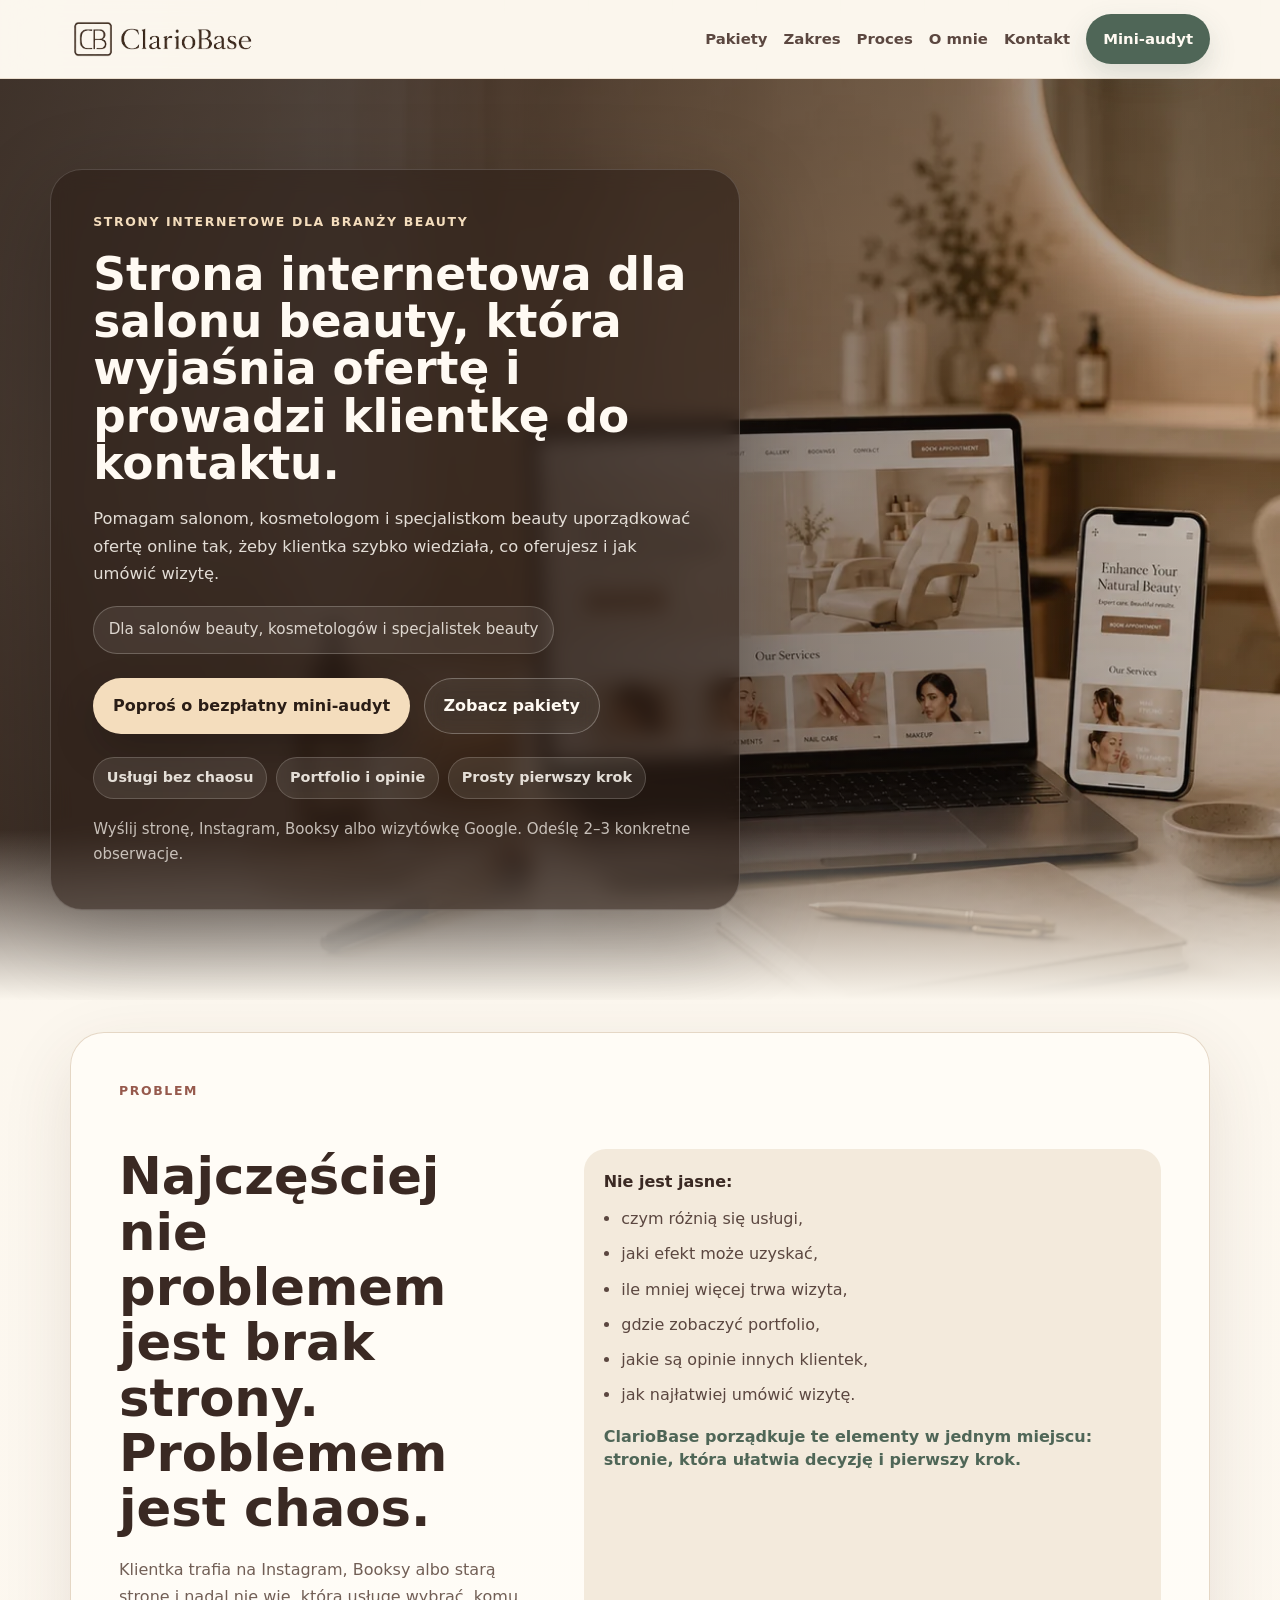
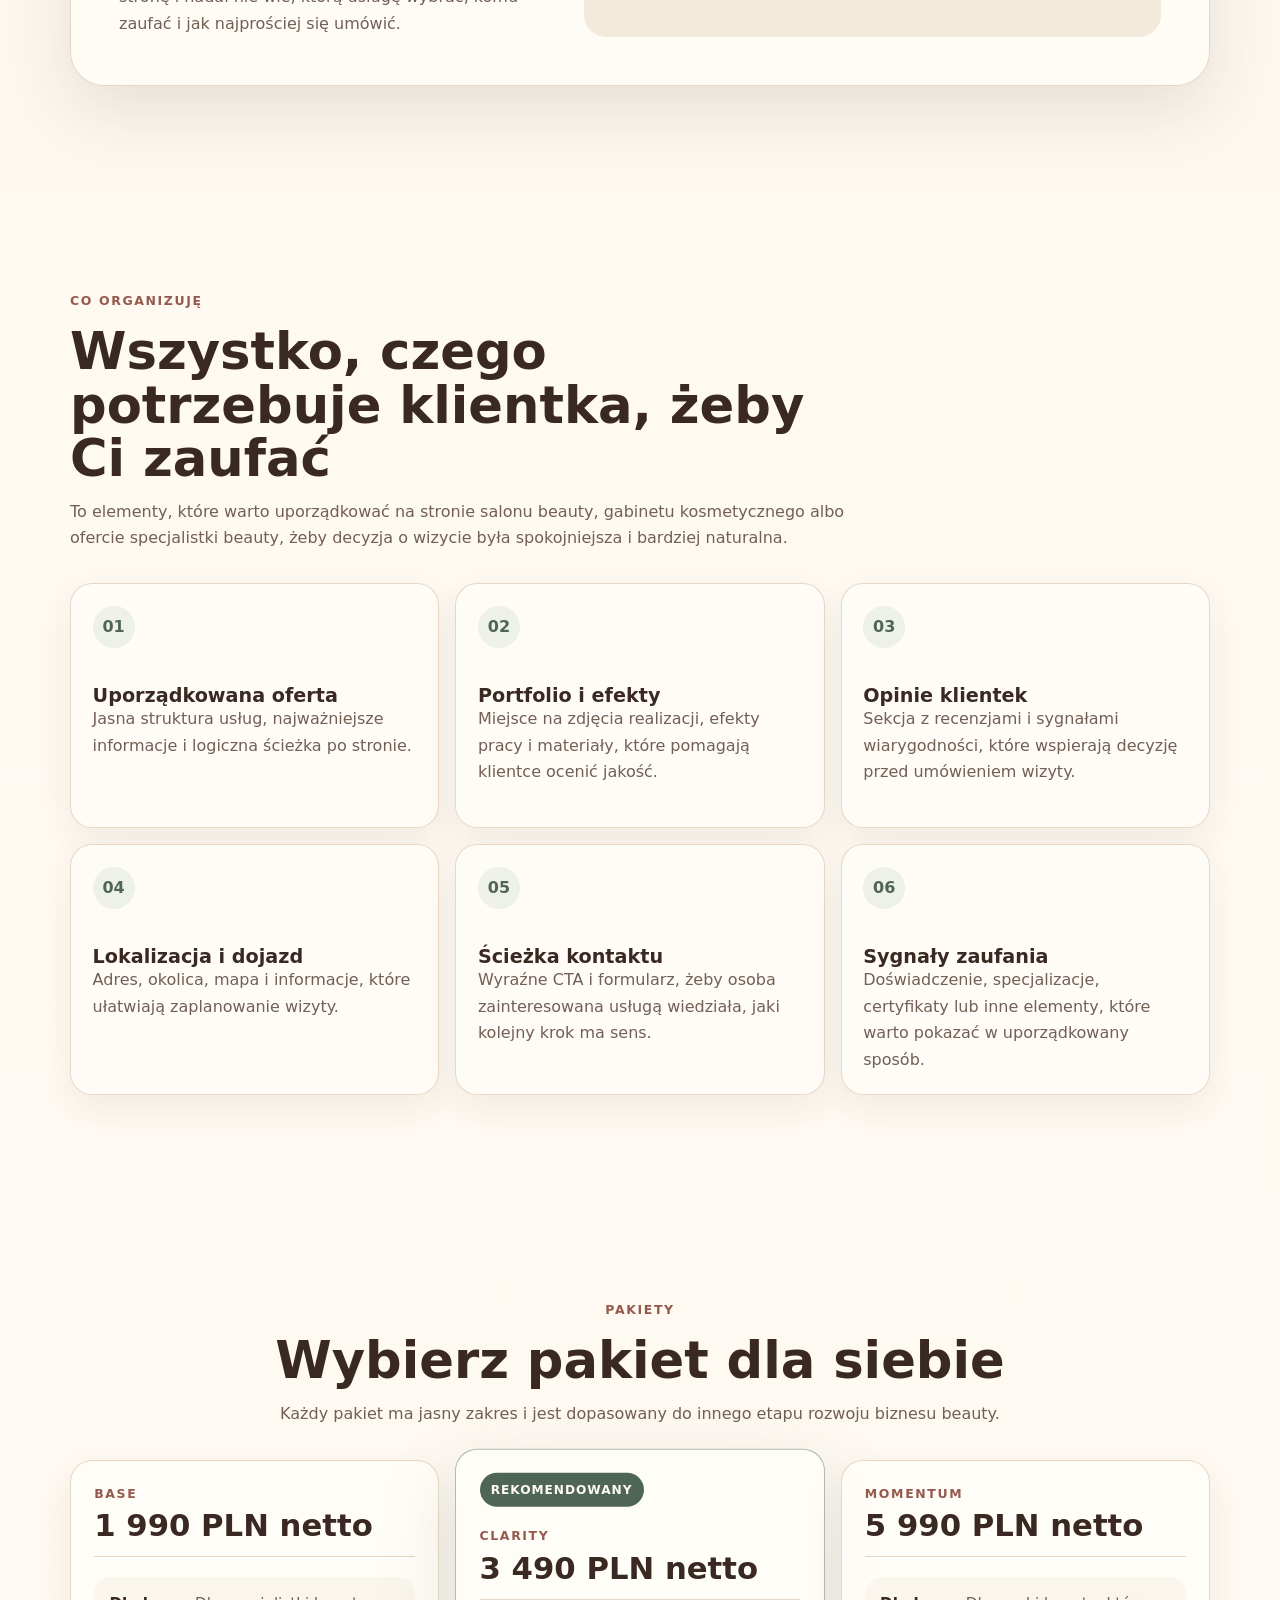
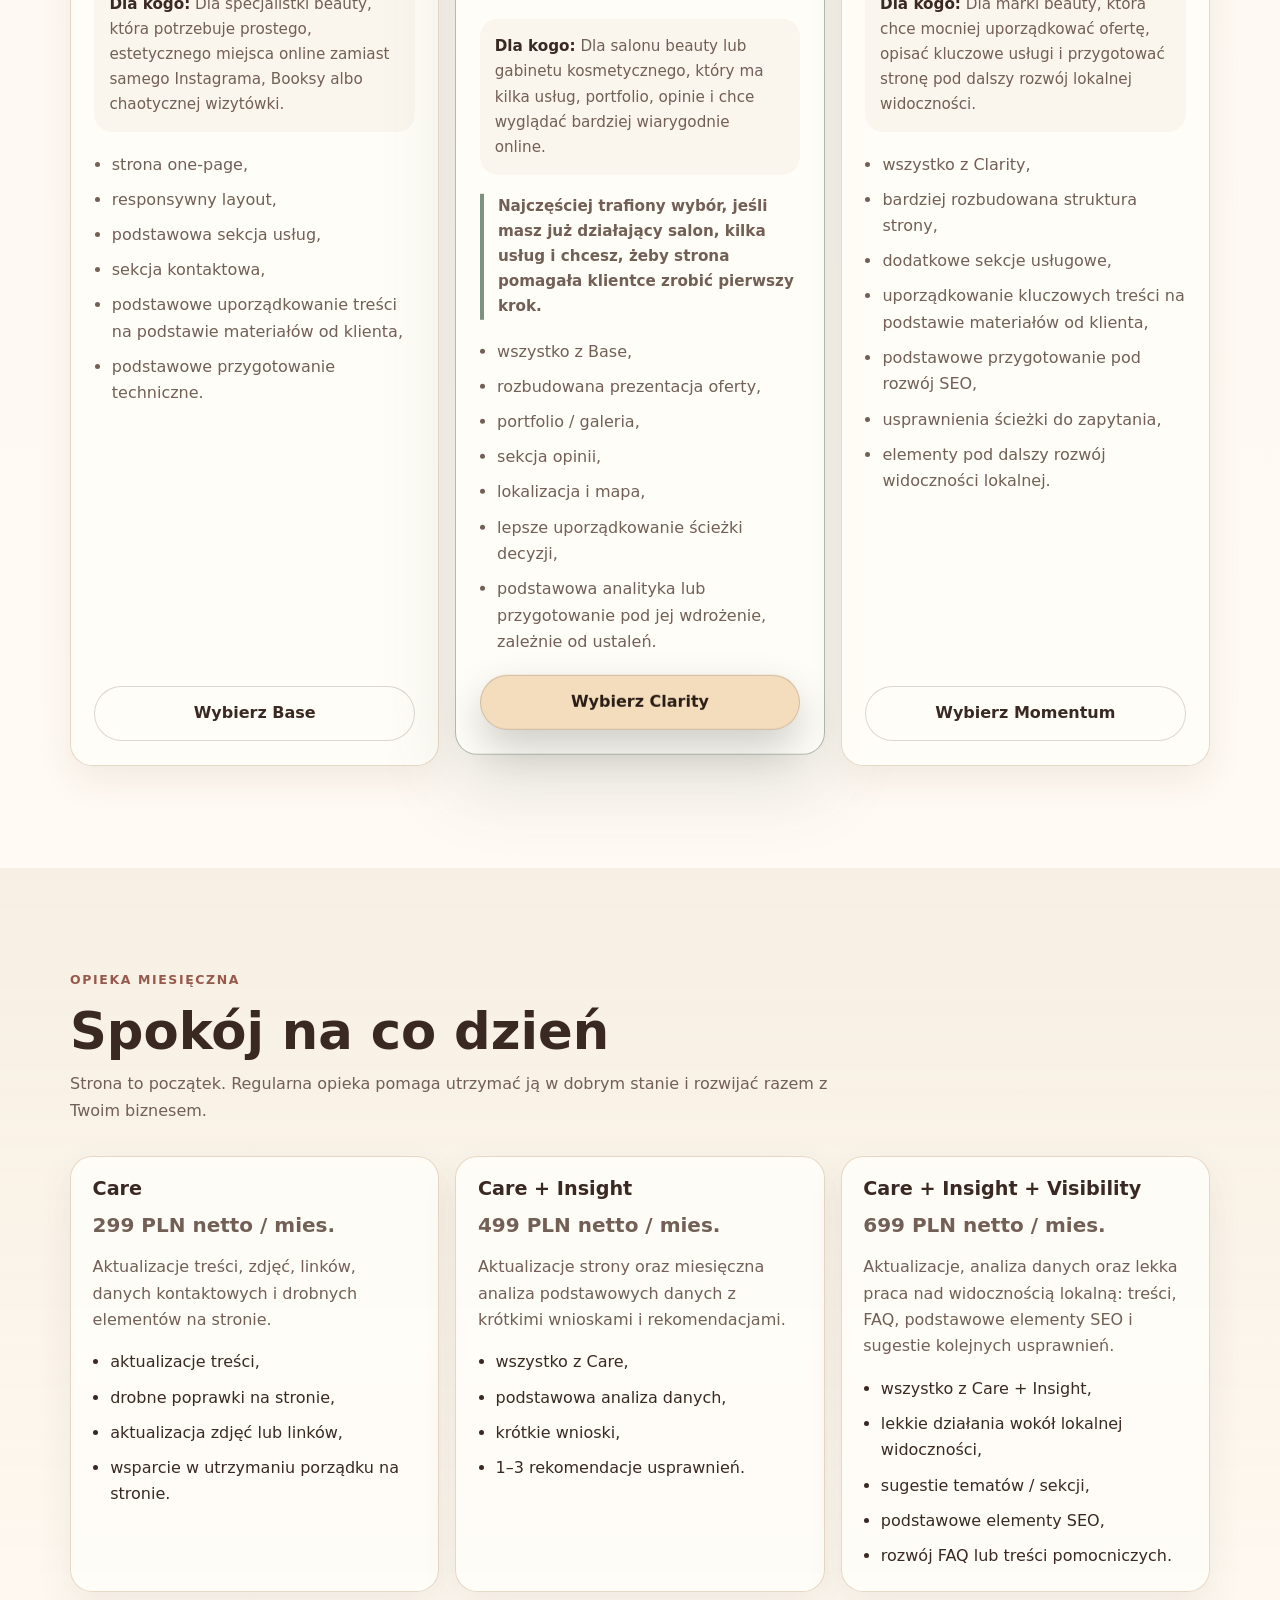
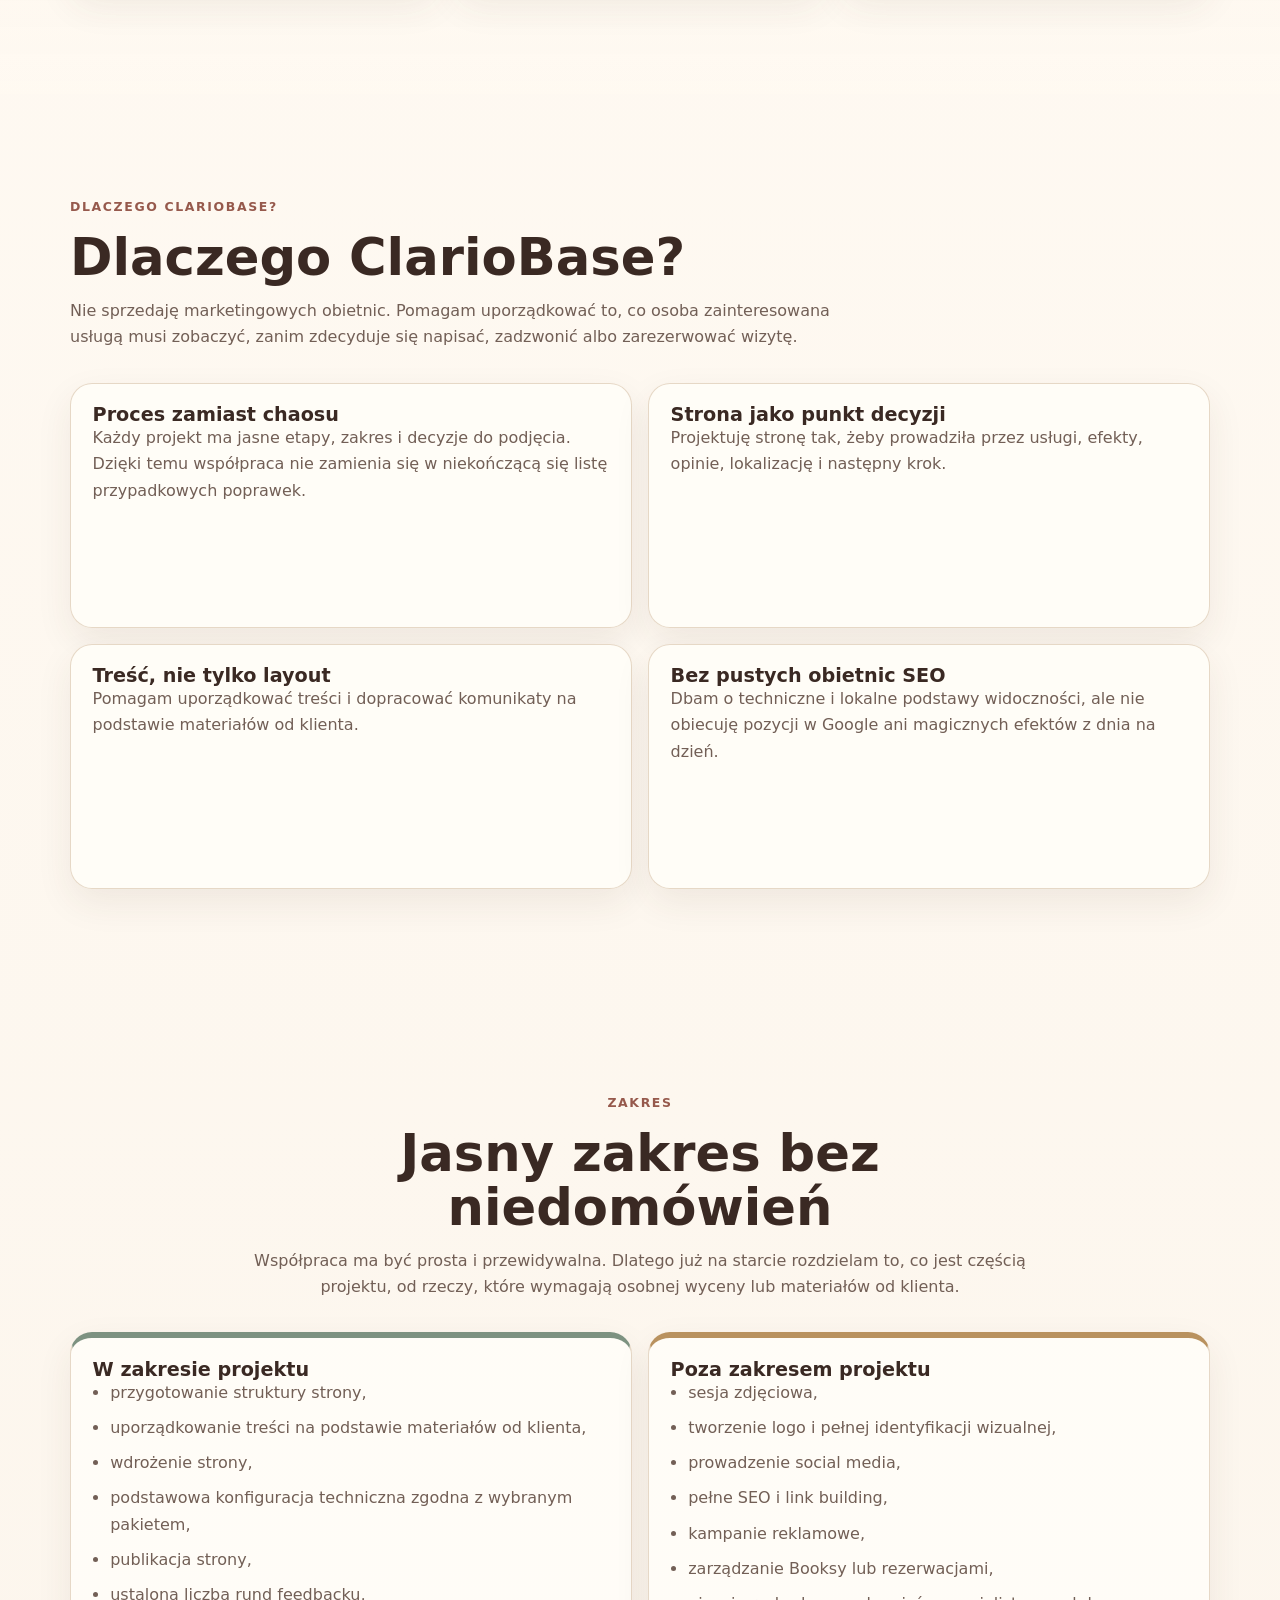
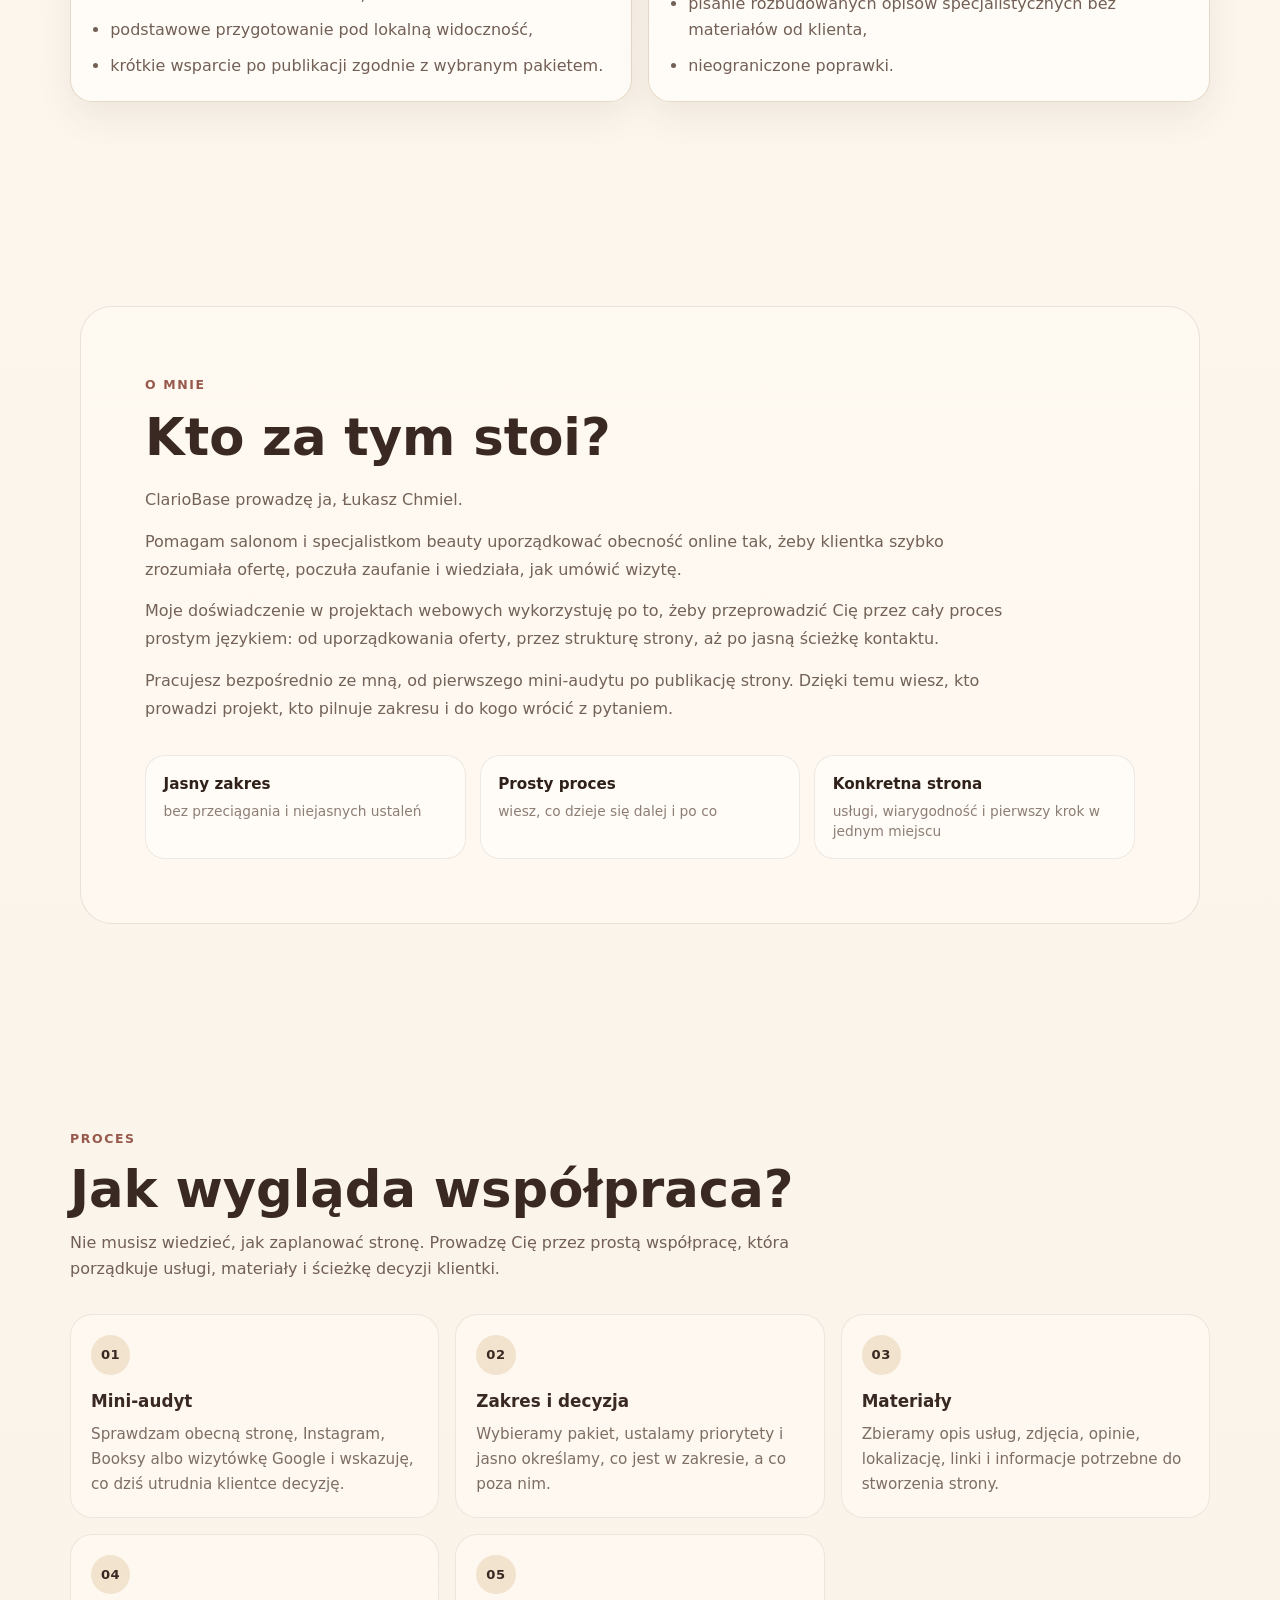
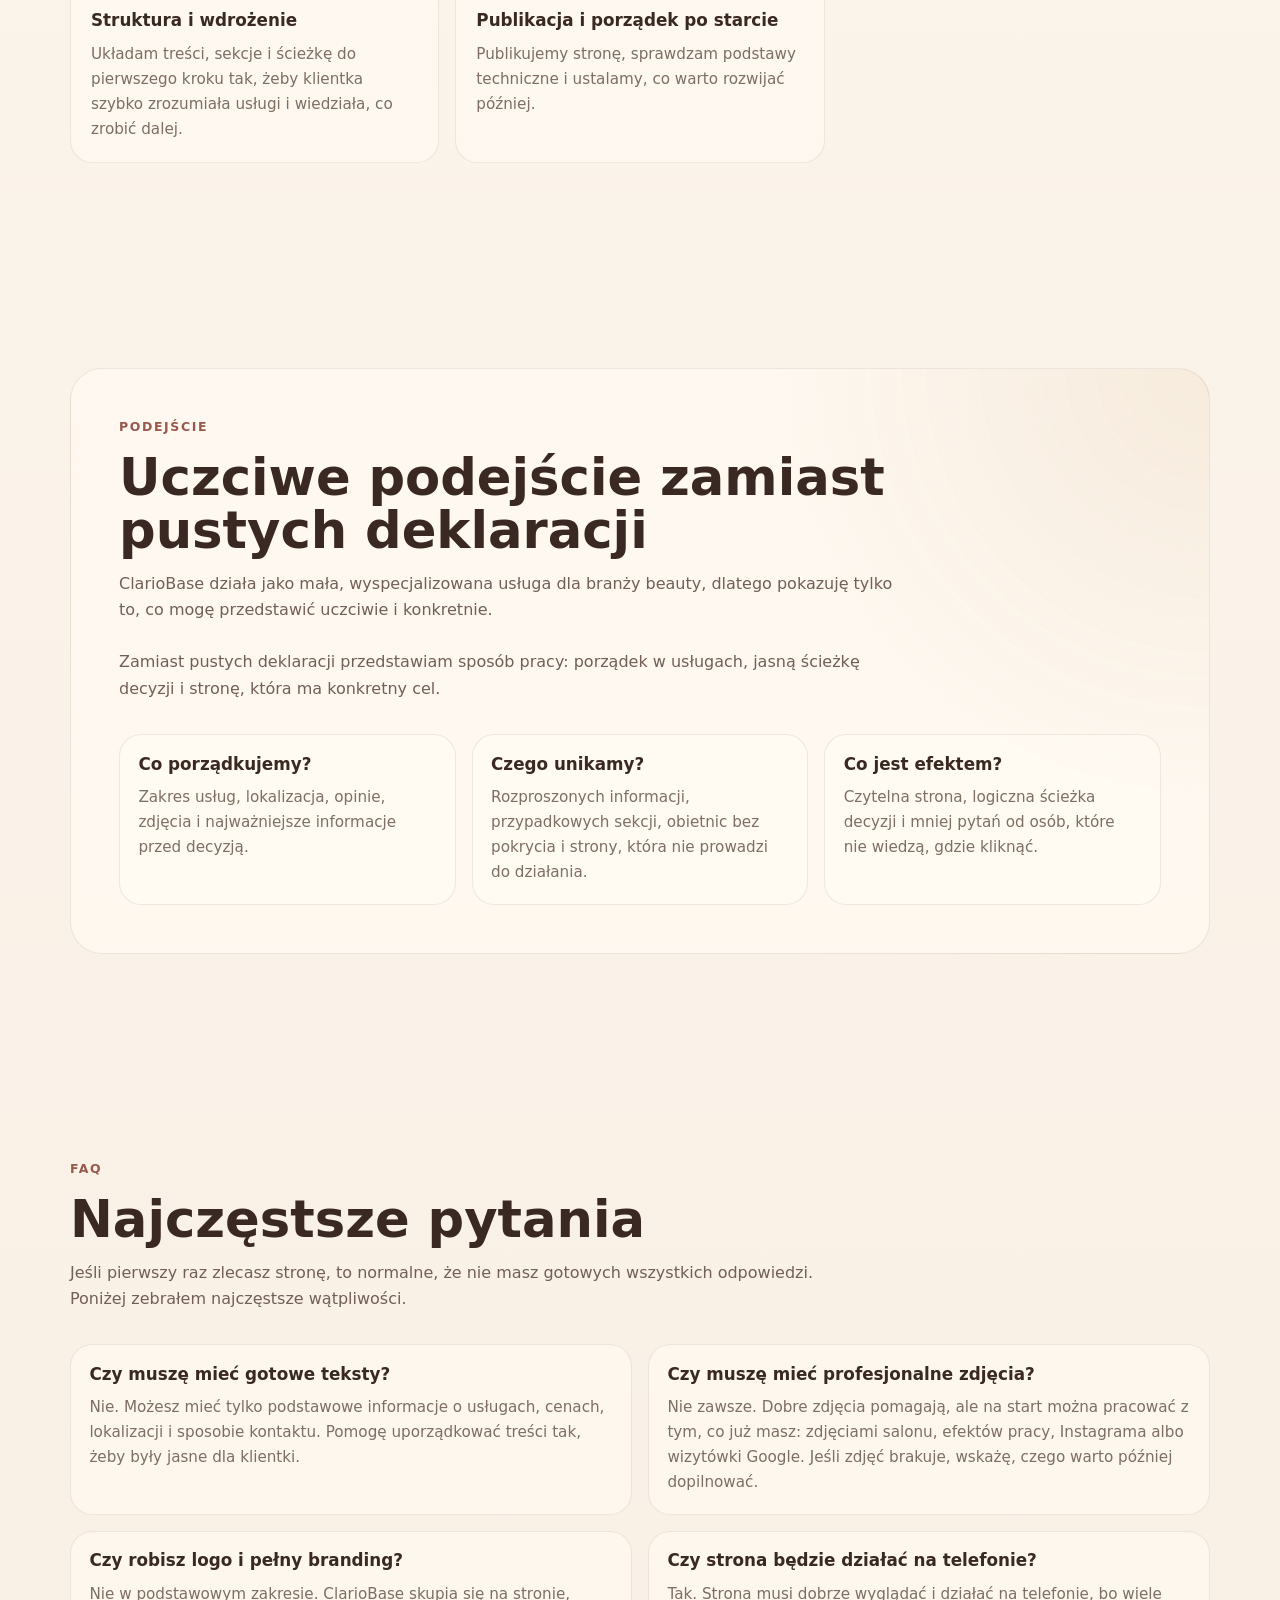
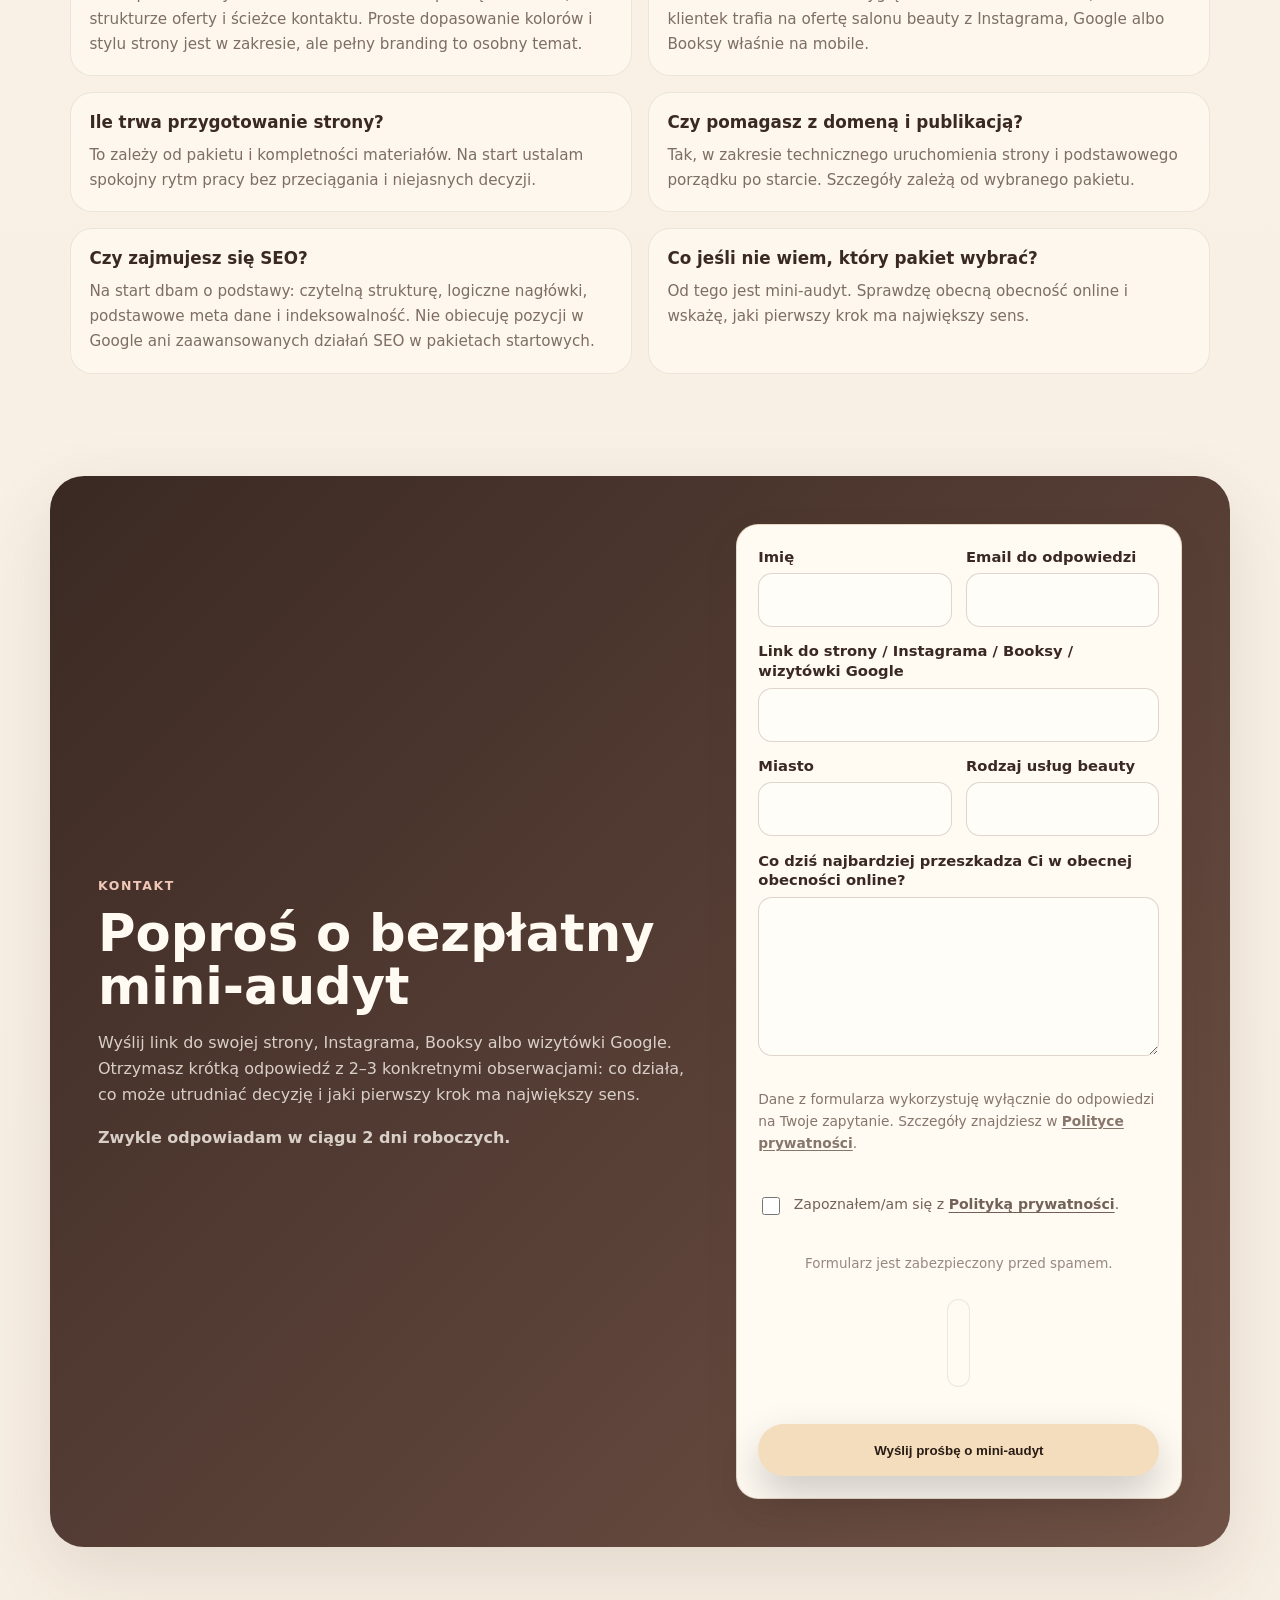
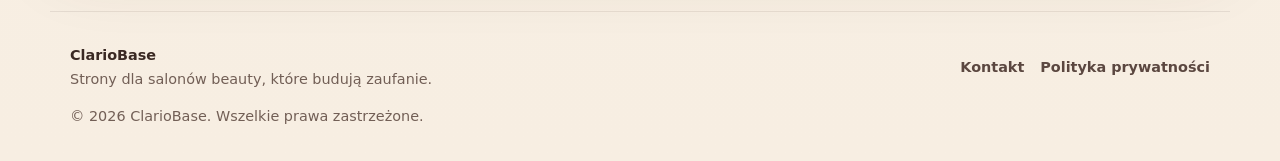
==== index.html @ 82b4ac7a "Update main page content and layout" ====
<!doctype html>
<html lang="pl">
  <head>
    <meta charset="utf-8" />
    <meta name="viewport" content="width=device-width, initial-scale=1" />
    <title>ClarioBase - strony internetowe dla salonów beauty</title>
    <meta
      name="description"
      content="Tworzę przejrzyste strony internetowe dla salonów beauty, kosmetologów i specjalistek beauty. Porządkuję ofertę, portfolio, opinie i ścieżkę kontaktu, żeby klientka szybciej wiedziała, jak umówić wizytę."
    />
    <meta name="robots" content="index, follow, max-image-preview:large" />
    <meta name="author" content="ClarioBase" />
    <meta
      name="keywords"
      content="strona internetowa salon beauty, strony dla salonów kosmetycznych, strona dla kosmetologa, strona dla stylistki paznokci, ClarioBase"
    />
    <link rel="canonical" href="https://clariobase.pl/" />
    <link rel="icon" href="favicon.ico" sizes="any" />
    <link rel="icon" href="favicon.svg" type="image/svg+xml" />
    <link rel="apple-touch-icon" href="apple-touch-icon.png" />
    <link rel="manifest" href="site.webmanifest" />
    <link rel="preload" as="image" href="assets/clariobase-hero-desktop.webp" />
    <meta name="theme-color" content="#4a332b" />

    <meta property="og:type" content="website" />
    <meta property="og:locale" content="pl_PL" />
    <meta property="og:site_name" content="ClarioBase" />
    <meta property="og:title" content="ClarioBase - strony internetowe dla salonów beauty" />
    <meta
      property="og:description"
      content="Przejrzyste strony internetowe dla salonów beauty, kosmetologów i specjalistek beauty. Oferta, portfolio, opinie i pierwszy krok w jednym spokojnym miejscu online."
    />
    <meta property="og:url" content="https://clariobase.pl/" />
    <meta property="og:image" content="https://clariobase.pl/assets/clariobase-hero-desktop.webp" />
    <meta name="twitter:card" content="summary_large_image" />

    <link rel="stylesheet" href="styles.css" />

    <script type="application/ld+json">
      {
        "@context": "https://schema.org",
        "@graph": [
          {
            "@type": "Organization",
            "@id": "https://clariobase.pl/#organization",
            "name": "ClarioBase",
            "legalName": "Gray Lion Łukasz Chmiel",
            "url": "https://clariobase.pl/",
            "logo": "https://clariobase.pl/assets/clariobase-logo-transparent.webp",
            "areaServed": "Polska",
            "founder": {
              "@type": "Person",
              "name": "Łukasz Chmiel"
            },
            "description": "ClarioBase tworzy strony internetowe dla małych lokalnych biznesów beauty, porządkując ofertę, portfolio, opinie, lokalizację i kontakt."
          },
          {
            "@type": "WebSite",
            "@id": "https://clariobase.pl/#website",
            "url": "https://clariobase.pl/",
            "name": "ClarioBase",
            "inLanguage": "pl-PL",
            "publisher": {
              "@id": "https://clariobase.pl/#organization"
            }
          },
          {
            "@type": "Service",
            "@id": "https://clariobase.pl/#service",
            "name": "Strony internetowe dla salonów beauty",
            "serviceType": "Projektowanie i wdrażanie stron internetowych",
            "provider": {
              "@id": "https://clariobase.pl/#organization"
            },
            "areaServed": "Polska",
            "audience": {
              "@type": "Audience",
              "audienceType": "salony beauty, kosmetolodzy, stylistki paznokci, makijażystki, gabinety beauty"
            },
            "description": "Strony dla biznesów beauty, które pomagają klientce zrozumieć ofertę, zobaczyć efekty, opinie, lokalizację i przejść do kontaktu."
          },
          {
            "@type": "OfferCatalog",
            "@id": "https://clariobase.pl/#packages",
            "name": "Pakiety ClarioBase",
            "itemListElement": [
              {
                "@type": "Offer",
                "name": "Base",
                "price": "1990",
                "priceCurrency": "PLN",
                "description": "Strona one-page z podstawową sekcją usług, kontaktem i uporządkowaniem treści na podstawie materiałów od klienta."
              },
              {
                "@type": "Offer",
                "name": "Clarity",
                "price": "3490",
                "priceCurrency": "PLN",
                "description": "Rekomendowany pakiet dla salonu lub gabinetu z kilkoma usługami, portfolio, opiniami, lokalizacją i ścieżką kontaktu."
              },
              {
                "@type": "Offer",
                "name": "Momentum",
                "price": "5990",
                "priceCurrency": "PLN",
                "description": "Rozbudowana struktura strony, dodatkowe sekcje usługowe i przygotowanie pod dalszy rozwój widoczności lokalnej."
              }
            ]
          }
        ]
      }
    </script>
  </head>
  <body>
    <a class="skip-link" href="#main">Przejdź do treści</a>

    <header class="site-header">
      <nav class="nav" aria-label="Główna nawigacja">
        <a class="site-logo" href="index.html" aria-label="ClarioBase, strona główna">
          <img
            src="assets/clariobase-logo-transparent.webp"
            alt="ClarioBase"
            width="185"
            height="39"
            decoding="async"
          />
        </a>
        <button class="nav-toggle" type="button" aria-expanded="false" aria-controls="menu" data-nav-toggle>
          <span class="sr-only">Otwórz menu</span>
          <span></span><span></span><span></span>
        </button>
        <div class="nav-links" id="menu" data-nav-links>
          <a href="#pakiety">Pakiety</a>
          <a href="#zakres">Zakres</a>
          <a href="#proces">Proces</a>
          <a href="#o-mnie">O mnie</a>
          <a href="#kontakt">Kontakt</a>
          <a class="nav-cta" href="#kontakt">Mini-audyt</a>
        </div>
      </nav>
    </header>

    <main id="main">
      <section class="hero hero--background" id="top">
        <div class="hero-inner">
          <div class="hero-content">
            <p class="eyebrow">Strony internetowe dla branży beauty</p>
            <h1>
              Strona internetowa dla salonu beauty, która wyjaśnia ofertę i prowadzi klientkę do kontaktu.
            </h1>
            <p class="hero-lead">
              Pomagam salonom, kosmetologom i specjalistkom beauty uporządkować ofertę online tak, żeby klientka szybko
              wiedziała, co oferujesz i jak umówić wizytę.
            </p>
            <p class="location-badge">
              Dla salonów beauty, kosmetologów i specjalistek beauty
            </p>
            <div class="hero-actions">
              <a class="button primary" href="#kontakt">Poproś o bezpłatny mini-audyt</a>
              <a class="button secondary" href="#pakiety">Zobacz pakiety</a>
            </div>
            <div class="trust-chips" aria-label="Najważniejsze wartości">
              <span>Usługi bez chaosu</span>
              <span>Portfolio i opinie</span>
              <span>Prosty pierwszy krok</span>
            </div>
            <p class="hero-note">
              Wyślij stronę, Instagram, Booksy albo wizytówkę Google. Odeślę 2–3 konkretne obserwacje.
            </p>
          </div>
        </div>
      </section>

      <section class="section problem" id="problem">
        <div class="problem-card">
          <div class="section-kicker">Problem</div>
          <div class="problem-copy">
            <h2>Najczęściej nie problemem jest brak strony. Problemem jest chaos.</h2>
            <p>
              Klientka trafia na Instagram, Booksy albo starą stronę i nadal nie wie, którą usługę wybrać, komu zaufać
              i jak najprościej się umówić.
            </p>
          </div>
          <div class="problem-list">
            <p>Nie jest jasne:</p>
            <ul>
              <li>czym różnią się usługi,</li>
              <li>jaki efekt może uzyskać,</li>
              <li>ile mniej więcej trwa wizyta,</li>
              <li>gdzie zobaczyć portfolio,</li>
              <li>jakie są opinie innych klientek,</li>
              <li>jak najłatwiej umówić wizytę.</li>
            </ul>
            <strong>ClarioBase porządkuje te elementy w jednym miejscu: stronie, która ułatwia decyzję i pierwszy krok.</strong>
          </div>
        </div>
      </section>

      <section class="section value" id="wartosc">
        <div class="section-heading">
          <span class="section-kicker">Co organizuję</span>
          <h2>Wszystko, czego potrzebuje klientka, żeby Ci zaufać</h2>
          <p>
            To elementy, które warto uporządkować na stronie salonu beauty, gabinetu kosmetycznego albo ofercie
            specjalistki beauty, żeby decyzja o wizycie była spokojniejsza i bardziej naturalna.
          </p>
        </div>
        <div class="value-grid">
          <article>
            <span>01</span>
            <h3>Uporządkowana oferta</h3>
            <p>Jasna struktura usług, najważniejsze informacje i logiczna ścieżka po stronie.</p>
          </article>
          <article>
            <span>02</span>
            <h3>Portfolio i efekty</h3>
            <p>Miejsce na zdjęcia realizacji, efekty pracy i materiały, które pomagają klientce ocenić jakość.</p>
          </article>
          <article>
            <span>03</span>
            <h3>Opinie klientek</h3>
            <p>Sekcja z recenzjami i sygnałami wiarygodności, które wspierają decyzję przed umówieniem wizyty.</p>
          </article>
          <article>
            <span>04</span>
            <h3>Lokalizacja i dojazd</h3>
            <p>Adres, okolica, mapa i informacje, które ułatwiają zaplanowanie wizyty.</p>
          </article>
          <article>
            <span>05</span>
            <h3>Ścieżka kontaktu</h3>
            <p>Wyraźne CTA i formularz, żeby osoba zainteresowana usługą wiedziała, jaki kolejny krok ma sens.</p>
          </article>
          <article>
            <span>06</span>
            <h3>Sygnały zaufania</h3>
            <p>Doświadczenie, specjalizacje, certyfikaty lub inne elementy, które warto pokazać w uporządkowany sposób.</p>
          </article>
        </div>
      </section>

      <section class="section packages" id="pakiety">
        <div class="section-heading centered">
          <span class="section-kicker">Pakiety</span>
          <h2>Wybierz pakiet dla siebie</h2>
          <p>Każdy pakiet ma jasny zakres i jest dopasowany do innego etapu rozwoju biznesu beauty.</p>
        </div>
        <div class="package-grid">
          <article class="package-card">
            <div class="package-top">
              <p class="package-label">Base</p>
              <h3>1 990 PLN netto</h3>
            </div>
            <p class="package-fit">
              <strong>Dla kogo:</strong> Dla specjalistki beauty, która potrzebuje prostego, estetycznego miejsca online
              zamiast samego Instagrama, Booksy albo chaotycznej wizytówki.
            </p>
            <ul>
              <li>strona one-page,</li>
              <li>responsywny layout,</li>
              <li>podstawowa sekcja usług,</li>
              <li>sekcja kontaktowa,</li>
              <li>podstawowe uporządkowanie treści na podstawie materiałów od klienta,</li>
              <li>podstawowe przygotowanie techniczne.</li>
            </ul>
            <a class="button package-button" href="#kontakt">Wybierz Base</a>
          </article>

          <article class="package-card recommended">
            <div class="badge">Rekomendowany</div>
            <div class="package-top">
              <p class="package-label">Clarity</p>
              <h3>3 490 PLN netto</h3>
            </div>
            <p class="package-fit">
              <strong>Dla kogo:</strong> Dla salonu beauty lub gabinetu kosmetycznego, który ma kilka usług, portfolio,
              opinie i chce wyglądać bardziej wiarygodnie online.
            </p>
            <p class="recommendation">
              Najczęściej trafiony wybór, jeśli masz już działający salon, kilka usług i chcesz, żeby strona pomagała
              klientce zrobić pierwszy krok.
            </p>
            <ul>
              <li>wszystko z Base,</li>
              <li>rozbudowana prezentacja oferty,</li>
              <li>portfolio / galeria,</li>
              <li>sekcja opinii,</li>
              <li>lokalizacja i mapa,</li>
              <li>lepsze uporządkowanie ścieżki decyzji,</li>
              <li>podstawowa analityka lub przygotowanie pod jej wdrożenie, zależnie od ustaleń.</li>
            </ul>
            <a class="button primary package-button" href="#kontakt">Wybierz Clarity</a>
          </article>

          <article class="package-card">
            <div class="package-top">
              <p class="package-label">Momentum</p>
              <h3>5 990 PLN netto</h3>
            </div>
            <p class="package-fit">
              <strong>Dla kogo:</strong> Dla marki beauty, która chce mocniej uporządkować ofertę, opisać kluczowe
              usługi i przygotować stronę pod dalszy rozwój lokalnej widoczności.
            </p>
            <ul>
              <li>wszystko z Clarity,</li>
              <li>bardziej rozbudowana struktura strony,</li>
              <li>dodatkowe sekcje usługowe,</li>
              <li>uporządkowanie kluczowych treści na podstawie materiałów od klienta,</li>
              <li>podstawowe przygotowanie pod rozwój SEO,</li>
              <li>usprawnienia ścieżki do zapytania,</li>
              <li>elementy pod dalszy rozwój widoczności lokalnej.</li>
            </ul>
            <a class="button package-button" href="#kontakt">Wybierz Momentum</a>
          </article>
        </div>
      </section>

      <section class="section care" id="opieka">
        <div class="section-heading">
          <span class="section-kicker">Opieka miesięczna</span>
          <h2>Spokój na co dzień</h2>
          <p>Strona to początek. Regularna opieka pomaga utrzymać ją w dobrym stanie i rozwijać razem z Twoim biznesem.</p>
        </div>
        <div class="care-grid">
          <article>
            <h3>Care</h3>
            <p class="price">299 PLN netto / mies.</p>
            <p>Aktualizacje treści, zdjęć, linków, danych kontaktowych i drobnych elementów na stronie.</p>
            <ul>
              <li>aktualizacje treści,</li>
              <li>drobne poprawki na stronie,</li>
              <li>aktualizacja zdjęć lub linków,</li>
              <li>wsparcie w utrzymaniu porządku na stronie.</li>
            </ul>
          </article>
          <article>
            <h3>Care + Insight</h3>
            <p class="price">499 PLN netto / mies.</p>
            <p>Aktualizacje strony oraz miesięczna analiza podstawowych danych z krótkimi wnioskami i rekomendacjami.</p>
            <ul>
              <li>wszystko z Care,</li>
              <li>podstawowa analiza danych,</li>
              <li>krótkie wnioski,</li>
              <li>1–3 rekomendacje usprawnień.</li>
            </ul>
          </article>
          <article>
            <h3>Care + Insight + Visibility</h3>
            <p class="price">699 PLN netto / mies.</p>
            <p>
              Aktualizacje, analiza danych oraz lekka praca nad widocznością lokalną: treści, FAQ, podstawowe elementy
              SEO i sugestie kolejnych usprawnień.
            </p>
            <ul>
              <li>wszystko z Care + Insight,</li>
              <li>lekkie działania wokół lokalnej widoczności,</li>
              <li>sugestie tematów / sekcji,</li>
              <li>podstawowe elementy SEO,</li>
              <li>rozwój FAQ lub treści pomocniczych.</li>
            </ul>
          </article>
        </div>
      </section>

      <section class="section why" id="dlaczego">
        <div class="section-heading">
          <span class="section-kicker">Dlaczego ClarioBase?</span>
          <h2>Dlaczego ClarioBase?</h2>
          <p>
            Nie sprzedaję marketingowych obietnic. Pomagam uporządkować to, co osoba zainteresowana usługą musi
            zobaczyć, zanim zdecyduje się napisać, zadzwonić albo zarezerwować wizytę.
          </p>
        </div>
        <div class="why-grid">
          <article>
            <h3>Proces zamiast chaosu</h3>
            <p>
              Każdy projekt ma jasne etapy, zakres i decyzje do podjęcia. Dzięki temu współpraca nie zamienia się w
              niekończącą się listę przypadkowych poprawek.
            </p>
          </article>
          <article>
            <h3>Strona jako punkt decyzji</h3>
            <p>Projektuję stronę tak, żeby prowadziła przez usługi, efekty, opinie, lokalizację i następny krok.</p>
          </article>
          <article>
            <h3>Treść, nie tylko layout</h3>
            <p>Pomagam uporządkować treści i dopracować komunikaty na podstawie materiałów od klienta.</p>
          </article>
          <article>
            <h3>Bez pustych obietnic SEO</h3>
            <p>
              Dbam o techniczne i lokalne podstawy widoczności, ale nie obiecuję pozycji w Google ani magicznych efektów
              z dnia na dzień.
            </p>
          </article>
        </div>
      </section>

      <section class="section scope" id="zakres">
        <div class="section-heading centered">
          <span class="section-kicker">Zakres</span>
          <h2>Jasny zakres bez niedomówień</h2>
          <p>
            Współpraca ma być prosta i przewidywalna. Dlatego już na starcie rozdzielam to, co jest częścią projektu,
            od rzeczy, które wymagają osobnej wyceny lub materiałów od klienta.
          </p>
        </div>
        <div class="scope-grid">
          <article>
            <h3>W zakresie projektu</h3>
            <ul>
              <li>przygotowanie struktury strony,</li>
              <li>uporządkowanie treści na podstawie materiałów od klienta,</li>
              <li>wdrożenie strony,</li>
              <li>podstawowa konfiguracja techniczna zgodna z wybranym pakietem,</li>
              <li>publikacja strony,</li>
              <li>ustalona liczba rund feedbacku,</li>
              <li>podstawowe przygotowanie pod lokalną widoczność,</li>
              <li>krótkie wsparcie po publikacji zgodnie z wybranym pakietem.</li>
            </ul>
          </article>
          <article>
            <h3>Poza zakresem projektu</h3>
            <ul>
              <li>sesja zdjęciowa,</li>
              <li>tworzenie logo i pełnej identyfikacji wizualnej,</li>
              <li>prowadzenie social media,</li>
              <li>pełne SEO i link building,</li>
              <li>kampanie reklamowe,</li>
              <li>zarządzanie Booksy lub rezerwacjami,</li>
              <li>pisanie rozbudowanych opisów specjalistycznych bez materiałów od klienta,</li>
              <li>nieograniczone poprawki.</li>
            </ul>
          </article>
        </div>
      </section>

      <section class="section about-section" id="o-mnie">
        <div class="about-card">
          <span class="section-kicker">O mnie</span>
          <h2>Kto za tym stoi?</h2>

          <div class="about-copy">
            <p>ClarioBase prowadzę ja, Łukasz Chmiel.</p>
            <p>
              Pomagam salonom i specjalistkom beauty uporządkować obecność online tak, żeby klientka szybko zrozumiała
              ofertę, poczuła zaufanie i wiedziała, jak umówić wizytę.
            </p>
            <p>
              Moje doświadczenie w projektach webowych wykorzystuję po to, żeby przeprowadzić Cię przez cały proces
              prostym językiem: od uporządkowania oferty, przez strukturę strony, aż po jasną ścieżkę kontaktu.
            </p>
            <p>
              Pracujesz bezpośrednio ze mną, od pierwszego mini-audytu po publikację strony. Dzięki temu wiesz, kto
              prowadzi projekt, kto pilnuje zakresu i do kogo wrócić z pytaniem.
            </p>
          </div>

          <div class="about-points">
            <div class="about-point">
              <strong>Jasny zakres</strong>
              <span>bez przeciągania i niejasnych ustaleń</span>
            </div>
            <div class="about-point">
              <strong>Prosty proces</strong>
              <span>wiesz, co dzieje się dalej i po co</span>
            </div>
            <div class="about-point">
              <strong>Konkretna strona</strong>
              <span>usługi, wiarygodność i pierwszy krok w jednym miejscu</span>
            </div>
          </div>
        </div>
      </section>

      <section class="section process-section" id="proces">
        <div class="section-heading">
          <span class="section-kicker">Proces</span>
          <h2>Jak wygląda współpraca?</h2>
          <p>
            Nie musisz wiedzieć, jak zaplanować stronę. Prowadzę Cię przez prostą współpracę, która porządkuje usługi,
            materiały i ścieżkę decyzji klientki.
          </p>
        </div>

        <div class="process-steps">
          <article class="process-step">
            <span class="process-number">01</span>
            <h3>Mini-audyt</h3>
            <p>Sprawdzam obecną stronę, Instagram, Booksy albo wizytówkę Google i wskazuję, co dziś utrudnia klientce decyzję.</p>
          </article>
          <article class="process-step">
            <span class="process-number">02</span>
            <h3>Zakres i decyzja</h3>
            <p>Wybieramy pakiet, ustalamy priorytety i jasno określamy, co jest w zakresie, a co poza nim.</p>
          </article>
          <article class="process-step">
            <span class="process-number">03</span>
            <h3>Materiały</h3>
            <p>Zbieramy opis usług, zdjęcia, opinie, lokalizację, linki i informacje potrzebne do stworzenia strony.</p>
          </article>
          <article class="process-step">
            <span class="process-number">04</span>
            <h3>Struktura i wdrożenie</h3>
            <p>Układam treści, sekcje i ścieżkę do pierwszego kroku tak, żeby klientka szybko zrozumiała usługi i wiedziała, co zrobić dalej.</p>
          </article>
          <article class="process-step">
            <span class="process-number">05</span>
            <h3>Publikacja i porządek po starcie</h3>
            <p>Publikujemy stronę, sprawdzam podstawy techniczne i ustalamy, co warto rozwijać później.</p>
          </article>
        </div>
      </section>

      <section class="section proof-section" id="podejscie">
        <div class="proof-card">
          <div class="section-heading">
            <span class="section-kicker">Podejście</span>
            <h2>Uczciwe podejście zamiast pustych deklaracji</h2>
            <p>
              ClarioBase działa jako mała, wyspecjalizowana usługa dla branży beauty, dlatego pokazuję tylko to, co mogę
              przedstawić uczciwie i konkretnie.
            </p>
            <p>
              Zamiast pustych deklaracji przedstawiam sposób pracy: porządek w usługach, jasną ścieżkę decyzji i stronę,
              która ma konkretny cel.
            </p>
          </div>

          <div class="proof-grid">
            <article class="proof-item">
              <h3>Co porządkujemy?</h3>
              <p>Zakres usług, lokalizacja, opinie, zdjęcia i najważniejsze informacje przed decyzją.</p>
            </article>
            <article class="proof-item">
              <h3>Czego unikamy?</h3>
              <p>Rozproszonych informacji, przypadkowych sekcji, obietnic bez pokrycia i strony, która nie prowadzi do działania.</p>
            </article>
            <article class="proof-item">
              <h3>Co jest efektem?</h3>
              <p>Czytelna strona, logiczna ścieżka decyzji i mniej pytań od osób, które nie wiedzą, gdzie kliknąć.</p>
            </article>
          </div>
        </div>
      </section>

      <section class="section faq-section" id="faq">
        <div class="section-heading">
          <span class="section-kicker">FAQ</span>
          <h2>Najczęstsze pytania</h2>
          <p>
            Jeśli pierwszy raz zlecasz stronę, to normalne, że nie masz gotowych wszystkich odpowiedzi. Poniżej zebrałem
            najczęstsze wątpliwości.
          </p>
        </div>

        <div class="faq-grid">
          <article class="faq-item">
            <h3>Czy muszę mieć gotowe teksty?</h3>
            <p>Nie. Możesz mieć tylko podstawowe informacje o usługach, cenach, lokalizacji i sposobie kontaktu. Pomogę uporządkować treści tak, żeby były jasne dla klientki.</p>
          </article>
          <article class="faq-item">
            <h3>Czy muszę mieć profesjonalne zdjęcia?</h3>
            <p>Nie zawsze. Dobre zdjęcia pomagają, ale na start można pracować z tym, co już masz: zdjęciami salonu, efektów pracy, Instagrama albo wizytówki Google. Jeśli zdjęć brakuje, wskażę, czego warto później dopilnować.</p>
          </article>
          <article class="faq-item">
            <h3>Czy robisz logo i pełny branding?</h3>
            <p>Nie w podstawowym zakresie. ClarioBase skupia się na stronie, strukturze oferty i ścieżce kontaktu. Proste dopasowanie kolorów i stylu strony jest w zakresie, ale pełny branding to osobny temat.</p>
          </article>
          <article class="faq-item">
            <h3>Czy strona będzie działać na telefonie?</h3>
            <p>Tak. Strona musi dobrze wyglądać i działać na telefonie, bo wiele klientek trafia na ofertę salonu beauty z Instagrama, Google albo Booksy właśnie na mobile.</p>
          </article>
          <article class="faq-item">
            <h3>Ile trwa przygotowanie strony?</h3>
            <p>To zależy od pakietu i kompletności materiałów. Na start ustalam spokojny rytm pracy bez przeciągania i niejasnych decyzji.</p>
          </article>
          <article class="faq-item">
            <h3>Czy pomagasz z domeną i publikacją?</h3>
            <p>Tak, w zakresie technicznego uruchomienia strony i podstawowego porządku po starcie. Szczegóły zależą od wybranego pakietu.</p>
          </article>
          <article class="faq-item">
            <h3>Czy zajmujesz się SEO?</h3>
            <p>Na start dbam o podstawy: czytelną strukturę, logiczne nagłówki, podstawowe meta dane i indeksowalność. Nie obiecuję pozycji w Google ani zaawansowanych działań SEO w pakietach startowych.</p>
          </article>
          <article class="faq-item">
            <h3>Co jeśli nie wiem, który pakiet wybrać?</h3>
            <p>Od tego jest mini-audyt. Sprawdzę obecną obecność online i wskażę, jaki pierwszy krok ma największy sens.</p>
          </article>
        </div>
      </section>

      <section class="contact" id="kontakt">
        <div class="contact-copy">
          <span class="section-kicker">Kontakt</span>
          <h2>Poproś o bezpłatny mini-audyt</h2>
          <p>
            Wyślij link do swojej strony, Instagrama, Booksy albo wizytówki Google. Otrzymasz krótką odpowiedź z 2–3
            konkretnymi obserwacjami: co działa, co może utrudniać decyzję i jaki pierwszy krok ma największy sens.
          </p>
          <p class="response-note">Zwykle odpowiadam w ciągu 2 dni roboczych.</p>
        </div>
        <form class="contact-form contact-card" id="contact-form" action="/api/contact" method="post" novalidate>
          <div class="form-grid">
            <div class="form-field">
              <label for="contact-name">Imię</label>
              <input id="contact-name" name="name" type="text" autocomplete="given-name" required />
            </div>
            <div class="form-field">
              <label for="contact-email">Email do odpowiedzi</label>
              <input id="contact-email" name="email" type="email" autocomplete="email" required />
            </div>
            <div class="form-field form-field-wide">
              <label for="contact-link">Link do strony / Instagrama / Booksy / wizytówki Google</label>
              <input id="contact-link" name="url" type="url" inputmode="url" autocomplete="url" required />
            </div>
            <div class="form-field">
              <label for="contact-city">Miasto</label>
              <input id="contact-city" name="city" type="text" autocomplete="address-level2" />
            </div>
            <div class="form-field">
              <label for="contact-service">Rodzaj usług beauty</label>
              <input id="contact-service" name="serviceType" type="text" autocomplete="off" />
            </div>
            <div class="form-field form-field-wide">
              <label for="contact-message">Co dziś najbardziej przeszkadza Ci w obecnej obecności online?</label>
              <textarea id="contact-message" name="message" rows="5" required></textarea>
            </div>
            <div class="honeypot-field" aria-hidden="true">
              <label for="company-website">Strona firmowa</label>
              <input
                id="company-website"
                class="form-honeypot"
                name="companyWebsite"
                type="text"
                autocomplete="off"
                tabindex="-1"
                aria-hidden="true"
              />
            </div>
          </div>
          <p class="form-legal-note">
            Dane z formularza wykorzystuję wyłącznie do odpowiedzi na Twoje zapytanie. Szczegóły znajdziesz w
            <a href="polityka-prywatnosci.html">Polityce prywatności</a>.
          </p>
          <label class="form-consent" for="privacy-accepted">
            <input id="privacy-accepted" name="privacyAccepted" type="checkbox" required />
            <span>
              Zapoznałem/am się z <a href="polityka-prywatnosci.html">Polityką prywatności</a>.
            </span>
          </label>
          <p id="privacy-error" class="field-error" aria-live="polite"></p>
          <p class="form-security-note">Formularz jest zabezpieczony przed spamem.</p>
          <div class="turnstile-wrap">
            <div
              class="cf-turnstile turnstile-widget"
              data-sitekey="0x4AAAAAADNXfgJDrbxx5Eie"
              data-theme="light"
              data-size="normal"
              data-callback="onTurnstileSuccess"
              data-expired-callback="onTurnstileExpired"
              data-error-callback="onTurnstileError"
            ></div>
          </div>
          <button class="button primary" type="submit">Wyślij prośbę o mini-audyt</button>
          <div id="form-status" class="form-status" role="status" aria-live="polite"></div>
        </form>
      </section>
    </main>

    <footer class="site-footer">
      <div class="footer-inner">
        <div>
          <strong>ClarioBase</strong>
          <p>Strony dla salonów beauty, które budują zaufanie.</p>
        </div>
        <nav class="footer-links" aria-label="Linki w stopce">
          <a href="#kontakt">Kontakt</a>
          <a href="polityka-prywatnosci.html">Polityka prywatności</a>
        </nav>
      </div>
      <p>© 2026 ClarioBase. Wszelkie prawa zastrzeżone.</p>
    </footer>

    <script src="script.js" defer></script>
    <script src="https://challenges.cloudflare.com/turnstile/v0/api.js" defer></script>
  </body>
</html>
---- styles.css ----
:root {
  --ink: #3a2923;
  --ink-soft: #5b4740;
  --muted: #725f56;
  --paper: #fbf6ed;
  --paper-2: #f3eadc;
  --cream: #fffaf2;
  --card: #fffdf8;
  --line: #e4d5c3;
  --mocha: #8b6b5b;
  --sage: #7d9281;
  --sage-dark: #4f6657;
  --gold: #b9925f;
  --rose: #96594c;
  --shadow: 0 24px 70px rgba(76, 52, 41, .12);
  --shadow-soft: 0 14px 36px rgba(76, 52, 41, .08);
  --radius: 22px;
  --radius-sm: 14px;
  font-family: Inter, ui-sans-serif, system-ui, -apple-system, BlinkMacSystemFont, "Segoe UI", sans-serif;
}

* { box-sizing: border-box; }

html {
  scroll-behavior: smooth;
  scroll-padding-top: 92px;
}

body {
  margin: 0;
  color: var(--ink);
  background:
    linear-gradient(180deg, var(--paper) 0%, #fffaf3 36%, #f7eee2 100%);
  font-size: 16px;
  line-height: 1.65;
  overflow-x: hidden;
}

body::before {
  content: "";
  position: fixed;
  inset: 0;
  z-index: -1;
  pointer-events: none;
  background:
    linear-gradient(90deg, rgba(255, 255, 255, .46), rgba(255, 255, 255, 0) 42%),
    repeating-linear-gradient(90deg, rgba(96, 70, 58, .035) 0 1px, transparent 1px 84px);
}

img {
  display: block;
  max-width: 100%;
}

a { color: inherit; }

h1,
h2,
h3,
p {
  overflow-wrap: anywhere;
}

.hero h1,
.hero p {
  overflow-wrap: normal;
}

h1,
h2,
h3 {
  margin: 0;
  line-height: 1.04;
  letter-spacing: 0;
}

h1 {
  max-width: 760px;
  font-size: clamp(2.45rem, 3.55vw, 3.55rem);
}

h2 {
  font-size: clamp(2rem, 4vw, 4rem);
}

h3 {
  font-size: 1.2rem;
}

p {
  margin: 0;
}

ul {
  margin: 0;
  padding-left: 1.1rem;
}

li + li {
  margin-top: .55rem;
}

.skip-link {
  position: absolute;
  top: -4rem;
  left: 1rem;
  z-index: 40;
  padding: .75rem 1rem;
  border-radius: 999px;
  color: var(--cream);
  background: var(--ink);
}

.skip-link:focus {
  top: 1rem;
}

.site-header {
  position: sticky;
  top: 0;
  z-index: 30;
  border-bottom: 1px solid rgba(228, 213, 195, .72);
  background: rgba(251, 246, 237, .86);
  backdrop-filter: blur(18px);
}

.nav {
  max-width: 1180px;
  min-height: 78px;
  margin: 0 auto;
  padding: 0 1.25rem;
  display: flex;
  align-items: center;
  justify-content: space-between;
  gap: 1.5rem;
}

.site-logo,
.nav-links,
.hero-actions,
.site-footer {
  display: flex;
  align-items: center;
}

.site-logo {
  flex: 0 0 auto;
  text-decoration: none;
  background: transparent;
}

.site-logo img {
  display: block;
  width: 185px;
  height: auto;
  max-width: 100%;
  background: transparent;
}

.nav-links {
  gap: 1rem;
  color: var(--ink-soft);
  font-size: .93rem;
  font-weight: 800;
}

.nav-links a {
  text-decoration: none;
}

.nav-links a:hover,
.nav-links a:focus-visible {
  color: var(--sage-dark);
}

.nav-cta {
  padding: .72rem 1rem;
  border: 1px solid rgba(79, 102, 87, .38);
  border-radius: 999px;
  color: var(--cream);
  background: var(--sage-dark);
  box-shadow: 0 12px 28px rgba(79, 102, 87, .18);
}

.nav-toggle {
  display: none;
  width: 46px;
  height: 46px;
  border: 1px solid var(--line);
  border-radius: 14px;
  background: var(--card);
}

.nav-toggle span:not(.sr-only) {
  display: block;
  width: 21px;
  height: 2px;
  margin: 5px auto;
  background: var(--ink);
}

.sr-only {
  position: absolute;
  width: 1px;
  height: 1px;
  overflow: hidden;
  clip: rect(0, 0, 0, 0);
  white-space: nowrap;
}

.hero {
  position: relative;
  overflow: hidden;
  width: 100%;
  min-height: min(900px, calc(90vh - 78px));
  padding: clamp(4rem, 7vw, 7rem) 1.25rem;
  display: flex;
  align-items: center;
  background-image: url("assets/clariobase-hero-desktop.webp");
  background-size: cover;
  background-position: center right;
  background-repeat: no-repeat;
  isolation: isolate;
}

.hero--background {
  background:
    url("assets/clariobase-hero-desktop.webp") center right / cover no-repeat,
    #3a2923;
}

.hero::before {
  content: "";
  position: absolute;
  inset: 0;
  pointer-events: none;
  z-index: 0;
  background:
    linear-gradient(
      90deg,
      rgba(36, 24, 18, .82) 0%,
      rgba(36, 24, 18, .68) 36%,
      rgba(36, 24, 18, .34) 66%,
      rgba(36, 24, 18, .10) 100%
    ),
    linear-gradient(
      180deg,
      rgba(0, 0, 0, .24) 0%,
      rgba(0, 0, 0, .06) 46%,
      rgba(0, 0, 0, .22) 100%
    );
}

.hero::after {
  content: "";
  position: absolute;
  left: 0;
  right: 0;
  bottom: 0;
  z-index: 0;
  height: 170px;
  pointer-events: none;
  background: linear-gradient(to bottom, rgba(251, 247, 240, 0), var(--paper));
}

@media (max-width: 768px) {
  .hero {
    background-image: url("assets/clariobase-hero-mobile.webp");
  }

  .hero--background {
    background:
      url("assets/clariobase-hero-mobile.webp") center right / cover no-repeat,
      #3a2923;
  }
}

.hero-inner {
  max-width: 1180px;
  width: min(100%, 1180px);
  margin: 0 auto;
  position: relative;
  z-index: 1;
}

.hero-content {
  width: min(100%, 690px);
  max-width: 690px;
  padding: clamp(1.8rem, 3.3vw, 3rem);
  display: grid;
  gap: 1.15rem;
  border: 1px solid rgba(255, 255, 255, .16);
  border-radius: 32px;
  color: var(--cream);
  background: rgba(42, 29, 22, .58);
  box-shadow: 0 26px 90px rgba(0, 0, 0, .24);
  backdrop-filter: blur(10px);
}

.eyebrow,
.section-kicker,
.package-label {
  color: var(--rose);
  font-size: .78rem;
  font-weight: 900;
  letter-spacing: .13em;
  text-transform: uppercase;
}

.hero h1 {
  color: #fffaf3;
}

.hero .eyebrow {
  color: #f4ddbd;
}

.hero-lead {
  max-width: 660px;
  color: rgba(255, 250, 243, .86);
  font-size: clamp(1.02rem, 1.25vw, 1.16rem);
  line-height: 1.68;
}

.location-badge {
  max-width: 660px;
  width: fit-content;
  padding: .64rem .9rem;
  border: 1px solid rgba(255, 250, 243, .22);
  border-radius: 999px;
  color: rgba(255, 250, 243, .82);
  background: rgba(255, 250, 243, .08);
  box-shadow: none;
  font-size: .95rem;
}

.hero-actions {
  flex-wrap: wrap;
  gap: .85rem;
  margin-top: .4rem;
}

.button {
  min-height: 50px;
  display: inline-flex;
  align-items: center;
  justify-content: center;
  padding: .86rem 1.18rem;
  border: 1px solid transparent;
  border-radius: 999px;
  text-decoration: none;
  font-weight: 900;
  transition: transform .18s ease, box-shadow .18s ease, border-color .18s ease;
}

.button:hover,
.button:focus-visible {
  transform: translateY(-2px);
}

.button.primary {
  color: #2a1d16;
  background: #f4ddbd;
  box-shadow: 0 18px 42px rgba(0, 0, 0, .2);
}

.button.primary:hover,
.button.primary:focus-visible {
  background: #fff3dd;
}

.button.secondary,
.package-button {
  color: var(--ink);
  border-color: rgba(58, 41, 35, .18);
  background: rgba(255, 253, 248, .64);
  backdrop-filter: blur(12px);
}

.hero .button.secondary {
  color: var(--cream);
  border-color: rgba(255, 250, 243, .28);
  background: rgba(255, 250, 243, .08);
}

.hero .button.secondary:hover,
.hero .button.secondary:focus-visible {
  border-color: rgba(255, 250, 243, .48);
  background: rgba(255, 250, 243, .16);
  box-shadow: 0 14px 34px rgba(0, 0, 0, .16);
}

.button.secondary:hover,
.package-button:hover {
  border-color: rgba(79, 102, 87, .35);
  box-shadow: var(--shadow-soft);
}

.hero-note {
  max-width: 640px;
  color: rgba(255, 250, 243, .72);
  font-size: .94rem;
}

.privacy-page {
  color: #2f211a;
  background: #fbf7f0;
}

.trust-chips {
  display: flex;
  flex-wrap: wrap;
  gap: .6rem;
  margin-top: .25rem;
}

.trust-chips span {
  display: inline-flex;
  align-items: center;
  min-height: 38px;
  padding: .52rem .78rem;
  border: 1px solid rgba(255, 250, 243, .18);
  border-radius: 999px;
  color: rgba(255, 250, 243, .86);
  background: rgba(255, 250, 243, .09);
  box-shadow: none;
  font-size: .9rem;
  font-weight: 800;
}

.section,
.contact,
.site-footer {
  max-width: 1180px;
  margin: 0 auto;
}

.section {
  padding: clamp(4.2rem, 8vw, 7rem) 1.25rem;
}

.section-heading {
  max-width: 780px;
  margin-bottom: 2rem;
  display: grid;
  gap: .85rem;
}

.section-heading.centered {
  margin-left: auto;
  margin-right: auto;
  text-align: center;
}

.section-heading p,
.problem-copy p,
.package-fit,
.recommendation,
.care article p,
.why-grid p,
.about p,
.contact-copy p,
.site-footer p {
  color: var(--muted);
}

.problem {
  padding-top: 2rem;
}

.problem-card {
  display: grid;
  grid-template-columns: minmax(0, .42fr) minmax(280px, .58fr);
  gap: clamp(1.4rem, 4vw, 3rem);
  padding: clamp(1.4rem, 4vw, 3rem);
  border: 1px solid rgba(228, 213, 195, .95);
  border-radius: 34px;
  background: rgba(255, 253, 248, .82);
  box-shadow: var(--shadow);
}

.problem-card .section-kicker {
  grid-column: 1 / -1;
}

.problem-copy h2 {
  margin-bottom: 1.2rem;
  line-height: 1.08;
}

.problem-copy p {
  margin-top: 0;
  line-height: 1.7;
}

.problem-list {
  padding: 1.2rem;
  border-radius: 22px;
  color: var(--ink-soft);
  background: var(--paper-2);
}

.problem-list p {
  margin-bottom: .7rem;
  color: var(--ink);
  font-weight: 900;
}

.problem-list strong {
  display: block;
  margin-top: 1rem;
  color: var(--sage-dark);
  line-height: 1.45;
}

.value {
  max-width: none;
  padding-left: max(1.25rem, calc((100vw - 1180px) / 2 + 1.25rem));
  padding-right: max(1.25rem, calc((100vw - 1180px) / 2 + 1.25rem));
  background: rgba(255, 250, 242, .62);
}

.value-grid,
.package-grid,
.care-grid,
.why-grid,
.scope-grid {
  display: grid;
  gap: 1rem;
}

.value-grid {
  max-width: 1180px;
  grid-template-columns: repeat(3, 1fr);
}

.value-grid article,
.package-card,
.care-grid article,
.why-grid article,
.scope-grid article,
.contact-card,
.about {
  border: 1px solid rgba(228, 213, 195, .92);
  border-radius: var(--radius);
  background: rgba(255, 253, 248, .9);
  box-shadow: var(--shadow-soft);
}

.value-grid article,
.why-grid article {
  min-height: 245px;
  padding: 1.35rem;
}

.value-grid span {
  display: inline-flex;
  width: 42px;
  height: 42px;
  margin-bottom: 2.4rem;
  align-items: center;
  justify-content: center;
  border-radius: 999px;
  color: var(--sage-dark);
  background: #edf1e9;
  font-weight: 900;
}

.value-grid p,
.scope-grid li,
.package-card li {
  color: var(--muted);
}

.packages {
  max-width: none;
  padding-left: max(1.25rem, calc((100vw - 1180px) / 2 + 1.25rem));
  padding-right: max(1.25rem, calc((100vw - 1180px) / 2 + 1.25rem));
}

.package-grid {
  max-width: 1180px;
  grid-template-columns: repeat(3, minmax(0, 1fr));
  align-items: stretch;
}

.package-card {
  position: relative;
  padding: 1.45rem;
  display: flex;
  flex-direction: column;
  gap: 1.2rem;
}

.package-card.recommended {
  border-color: rgba(79, 102, 87, .44);
  box-shadow: 0 28px 74px rgba(79, 102, 87, .17);
  transform: translateY(-.7rem);
}

.package-top {
  padding-bottom: .9rem;
  border-bottom: 1px solid var(--line);
}

.package-top h3 {
  margin-top: .35rem;
  color: var(--ink);
  font-size: clamp(1.55rem, 2.4vw, 2.1rem);
}

.package-fit {
  padding: .95rem;
  border-radius: 18px;
  background: var(--paper);
  font-size: .95rem;
}

.package-fit strong {
  color: var(--ink);
}

.recommendation {
  padding-left: .9rem;
  border-left: 4px solid var(--sage);
  font-size: .95rem;
  font-weight: 800;
}

.badge {
  align-self: flex-start;
  padding: .45rem .7rem;
  border-radius: 999px;
  color: var(--cream);
  background: var(--sage-dark);
  font-size: .76rem;
  font-weight: 900;
  letter-spacing: .08em;
  text-transform: uppercase;
}

.package-button {
  margin-top: auto;
}

.care {
  max-width: none;
  padding-left: max(1.25rem, calc((100vw - 1180px) / 2 + 1.25rem));
  padding-right: max(1.25rem, calc((100vw - 1180px) / 2 + 1.25rem));
  background: linear-gradient(180deg, rgba(243, 234, 220, .72), rgba(255, 250, 242, .6));
}

.care-grid {
  max-width: 1180px;
  grid-template-columns: repeat(3, minmax(0, 1fr));
}

.care-grid article {
  padding: 1.35rem;
}

.price {
  margin: .65rem 0 .75rem;
  color: var(--sage-dark);
  font-size: 1.25rem;
  font-weight: 900;
}

.care-grid ul {
  margin-top: 1rem;
}

.why-grid,
.scope-grid {
  grid-template-columns: repeat(2, minmax(0, 1fr));
}

.why-grid article,
.scope-grid article {
  padding: 1.35rem;
}

.scope {
  max-width: none;
  padding-left: max(1.25rem, calc((100vw - 1180px) / 2 + 1.25rem));
  padding-right: max(1.25rem, calc((100vw - 1180px) / 2 + 1.25rem));
}

.scope-grid {
  max-width: 1180px;
}

.scope-grid article:first-child {
  border-top: 6px solid var(--sage);
}

.scope-grid article:last-child {
  border-top: 6px solid var(--gold);
}

.about-card {
  max-width: 1120px;
  margin: 0 auto;
  padding: clamp(2rem, 5vw, 4rem);
  border: 1px solid rgba(85, 62, 49, .12);
  border-radius: 32px;
  background: rgba(255, 250, 243, .72);
}

.about-card h2 {
  max-width: 780px;
  margin-top: .8rem;
}

.about-copy {
  max-width: 860px;
  margin-top: 1.4rem;
}

.about-copy p {
  color: rgba(76, 55, 44, .78);
  font-size: 1rem;
  line-height: 1.75;
}

.about-copy p + p {
  margin-top: .85rem;
}

.about-points {
  margin-top: 2rem;
  display: grid;
  grid-template-columns: repeat(3, minmax(0, 1fr));
  gap: .85rem;
}

.about-point {
  padding: 1rem 1.1rem;
  border: 1px solid rgba(85, 62, 49, .10);
  border-radius: 20px;
  background: rgba(255, 255, 255, .42);
}

.about-point strong {
  display: block;
  color: #2f211a;
  font-size: .95rem;
  font-weight: 700;
}

.about-point span {
  display: block;
  margin-top: .3rem;
  color: rgba(76, 55, 44, .64);
  font-size: .86rem;
  line-height: 1.45;
}

.process-section,
.proof-section,
.faq-section {
  max-width: none;
  padding-left: max(1.25rem, calc((100vw - 1180px) / 2 + 1.25rem));
  padding-right: max(1.25rem, calc((100vw - 1180px) / 2 + 1.25rem));
}

.process-steps,
.proof-grid,
.faq-grid {
  display: grid;
  gap: 1rem;
}

.process-steps {
  max-width: 1180px;
  margin: 0 auto;
  grid-template-columns: repeat(3, minmax(0, 1fr));
  align-items: stretch;
}

.process-step,
.proof-item,
.faq-item {
  border: 1px solid rgba(85, 62, 49, .10);
  border-radius: 22px;
  background: rgba(255, 250, 243, .64);
}

.process-step {
  padding: 1.25rem;
}

.process-number {
  min-width: 2.45rem;
  height: 2.45rem;
  margin-bottom: 1rem;
  display: inline-flex;
  align-items: center;
  justify-content: center;
  border-radius: 999px;
  color: var(--ink);
  background: rgba(238, 220, 195, .72);
  font-size: .82rem;
  font-weight: 900;
  letter-spacing: .04em;
}

.process-step h3,
.proof-item h3,
.faq-item h3 {
  color: var(--ink);
  font-size: 1.05rem;
  line-height: 1.25;
}

.process-step p,
.proof-item p,
.faq-item p {
  margin-top: .65rem;
  color: rgba(76, 55, 44, .72);
  font-size: .95rem;
  line-height: 1.65;
}

.proof-card {
  max-width: 1180px;
  margin: 0 auto;
  padding: clamp(1.6rem, 4vw, 3rem);
  border: 1px solid rgba(85, 62, 49, .10);
  border-radius: 32px;
  background:
    radial-gradient(circle at top right, rgba(220, 188, 148, .22), transparent 34%),
    rgba(255, 250, 243, .72);
}

.proof-card .section-heading {
  margin-left: 0;
  margin-right: 0;
}

.proof-card .section-heading p + p {
  margin-top: .75rem;
}

.proof-grid {
  grid-template-columns: repeat(3, minmax(0, 1fr));
}

.proof-item,
.faq-item {
  padding: 1.15rem;
}

.faq-grid {
  max-width: 1180px;
  margin: 0 auto;
  grid-template-columns: repeat(2, minmax(0, 1fr));
}

.contact {
  margin-bottom: 4rem;
  padding: clamp(1.4rem, 4vw, 3rem);
  display: grid;
  grid-template-columns: minmax(0, .95fr) minmax(320px, .7fr);
  gap: 2rem;
  align-items: center;
  border-radius: 34px;
  color: var(--cream);
  background: linear-gradient(135deg, #3a2923, #6f5145);
  box-shadow: var(--shadow);
}

.contact .section-kicker {
  color: #f1c7b8;
}

.contact h2 {
  margin: .55rem 0 1rem;
  max-width: 760px;
}

.contact-copy p {
  max-width: 760px;
  color: rgba(255, 250, 242, .78);
}

.response-note {
  margin-top: 1rem;
  font-weight: 800;
}

.contact-card {
  padding: 1.35rem;
  color: var(--ink);
  background: var(--cream);
}

.contact-form {
  position: relative;
  display: grid;
  gap: 1rem;
}

.form-grid {
  display: grid;
  grid-template-columns: repeat(2, minmax(0, 1fr));
  gap: .9rem;
}

.form-field,
.form-field-wide {
  display: grid;
  gap: .4rem;
}

.form-field-wide {
  grid-column: 1 / -1;
}

.form-field label {
  color: var(--ink);
  font-size: .92rem;
  font-weight: 850;
  line-height: 1.35;
}

.form-field input,
.form-field textarea {
  width: 100%;
  min-height: 48px;
  border: 1px solid rgba(139, 107, 91, .28);
  border-radius: 14px;
  padding: .8rem .95rem;
  color: var(--ink);
  background: rgba(255, 253, 248, .96);
  font: inherit;
  outline: none;
  transition: border-color .2s ease, box-shadow .2s ease, background .2s ease;
}

.form-field textarea {
  min-height: 132px;
  resize: vertical;
}

.form-field input:focus,
.form-field textarea:focus {
  border-color: rgba(185, 146, 95, .9);
  background: #fffdf8;
  box-shadow: 0 0 0 4px rgba(185, 146, 95, .16);
}

.honeypot-field {
  position: absolute;
  left: -10000px;
  width: 1px;
  height: 1px;
  overflow: hidden;
}

.form-honeypot {
  width: 1px;
  height: 1px;
}

.form-legal-note {
  max-width: 100%;
  margin: 1rem 0 .75rem;
  color: rgba(76, 55, 44, .68);
  font-size: .86rem;
  line-height: 1.6;
}

.form-legal-note a,
.form-consent a {
  color: inherit;
  font-weight: 800;
  text-decoration: underline;
  text-underline-offset: .18em;
}

.form-consent {
  display: flex;
  gap: .65rem;
  align-items: flex-start;
  margin: .75rem 0 0;
  color: rgba(76, 55, 44, .78);
  font-size: .88rem;
  line-height: 1.55;
}

.form-consent.has-error {
  color: rgba(76, 55, 44, .9);
}

.form-consent input {
  flex: 0 0 auto;
  width: 18px;
  height: 18px;
  margin-top: .2rem;
  accent-color: var(--sage-dark);
}

.form-consent.has-error input {
  outline: 2px solid rgba(143, 63, 50, .35);
  outline-offset: 2px;
}

.field-error {
  margin: .35rem 0 .85rem 2rem;
  color: #8f3f32;
  font-size: .84rem;
  line-height: 1.45;
}

.field-error:empty {
  display: none;
}

.form-security-note {
  margin: 1.25rem 0 .55rem;
  color: rgba(76, 55, 44, .58);
  font-size: .84rem;
  line-height: 1.45;
  text-align: center;
}

.turnstile-wrap {
  display: flex;
  justify-content: center;
  align-items: center;
  max-width: 100%;
  margin: 0 auto 1.35rem;
  padding: .65rem;
  border: 1px solid rgba(85, 62, 49, .10);
  border-radius: 18px;
  background: rgba(255, 250, 243, .48);
  overflow: hidden;
}

.cf-turnstile {
  max-width: 100%;
  min-height: 65px;
}

.form-status {
  margin-top: 1rem;
  color: var(--muted);
  font-size: .92rem;
  line-height: 1.55;
  text-align: center;
}

.form-status:empty {
  display: none;
}

.form-status--success,
.form-status.success,
.form-status.is-success {
  padding: .85rem 1rem;
  border: 1px solid rgba(63, 111, 84, .14);
  border-radius: 16px;
  color: #3f6f54;
  background: rgba(63, 111, 84, .08);
}

.form-status--error,
.form-status.error,
.form-status.is-error {
  padding: .85rem 1rem;
  border: 1px solid rgba(143, 63, 50, .13);
  border-radius: 16px;
  color: #8f3f32;
  background: rgba(143, 63, 50, .07);
}

.contact-form .button {
  width: 100%;
  min-height: 52px;
  border: 0;
  cursor: pointer;
}

.contact-form .button:disabled {
  cursor: wait;
  opacity: .72;
}

.site-footer {
  width: min(100%, 1180px);
  margin: 0 auto;
  padding: 2rem 1.25rem;
  flex-direction: column;
  align-items: stretch;
  gap: .85rem;
  border-top: 1px solid rgba(85, 62, 49, .10);
  color: rgba(76, 55, 44, .68);
  font-size: .9rem;
}

.footer-inner {
  display: flex;
  justify-content: space-between;
  gap: 1.5rem;
  align-items: center;
}

.site-footer strong {
  display: block;
  color: var(--ink);
}

.site-footer a {
  color: var(--ink-soft);
  font-weight: 800;
  text-decoration: none;
}

.footer-links {
  display: flex;
  flex-wrap: wrap;
  gap: .75rem 1rem;
}

.legal-shell {
  width: min(100%, 860px);
  margin: 0 auto;
  padding: 5rem 1.5rem;
}

.legal-document {
  padding: clamp(1.5rem, 4vw, 3rem);
  border: 1px solid rgba(85, 62, 49, .10);
  border-radius: 28px;
  background: rgba(255, 250, 243, .82);
}

.legal-document h1 {
  margin-bottom: 1rem;
  font-size: clamp(2.2rem, 6vw, 4rem);
  line-height: 1.05;
}

.legal-meta,
.legal-lead {
  color: rgba(76, 55, 44, .72);
}

.legal-meta {
  margin-bottom: 1.5rem;
  color: rgba(76, 55, 44, .62);
  font-size: .95rem;
}

.legal-lead {
  max-width: 700px;
}

.legal-toc {
  margin: 2rem 0;
  padding: 1rem 1.1rem;
  border: 1px solid rgba(85, 62, 49, .10);
  border-radius: 18px;
  background: rgba(255, 253, 248, .72);
}

.legal-toc p {
  margin-bottom: .45rem;
  color: var(--ink);
  font-weight: 850;
}

.legal-toc ol {
  margin: 0;
  padding-left: 1.25rem;
}

.legal-section {
  padding: .1rem 0;
  border-top: 1px solid var(--line);
}

.legal-section h2 {
  margin-top: 2.5rem;
  margin-bottom: .75rem;
  font-size: clamp(1.35rem, 3vw, 1.9rem);
  line-height: 1.2;
}

.legal-section h3 {
  margin: 1.35rem 0 .5rem;
  color: var(--ink);
  font-size: 1.05rem;
  line-height: 1.35;
}

.legal-section p,
.legal-section li {
  color: rgba(76, 55, 44, .84);
  font-size: 1rem;
  line-height: 1.75;
}

.legal-section ul {
  padding-left: 1.25rem;
}

@media (max-width: 1080px) {
  .problem-card,
  .contact {
    grid-template-columns: 1fr;
  }

  .hero {
    background-position: 58% center;
  }

  .value-grid,
  .package-grid,
  .care-grid {
    grid-template-columns: repeat(2, minmax(0, 1fr));
  }

  .package-card.recommended {
    transform: none;
  }
}

@media (max-width: 760px) {
  html {
    scroll-padding-top: 78px;
  }

  .nav {
    min-height: 72px;
  }

  .site-logo img {
    width: 150px;
  }

  .nav-toggle {
    display: block;
  }

  .nav-links {
    position: absolute;
    left: 1rem;
    right: 1rem;
    top: 72px;
    display: none;
    padding: .9rem;
    flex-direction: column;
    align-items: stretch;
    border: 1px solid var(--line);
    border-radius: 18px;
    background: var(--card);
    box-shadow: var(--shadow);
  }

  .nav-links.is-open {
    display: flex;
  }

  .nav-links a {
    padding: .75rem;
  }

  .privacy-page .nav-links {
    position: static;
    display: flex;
    padding: 0;
    flex-direction: row;
    align-items: center;
    border: 0;
    border-radius: 0;
    background: transparent;
    box-shadow: none;
  }

  .privacy-page .nav-links a {
    padding: .35rem 0;
  }

  .hero {
    min-height: auto;
    padding: 7rem 0 4.5rem;
    align-items: center;
    background-position: 70% center;
  }

  .hero::before {
    background:
      linear-gradient(
        180deg,
        rgba(34, 22, 16, .84) 0%,
        rgba(34, 22, 16, .68) 55%,
        rgba(34, 22, 16, .40) 100%
      );
  }

  .hero::after {
    height: 92px;
  }

  .hero h1 {
    font-size: clamp(1.85rem, 8vw, 2.55rem);
    line-height: 1.08;
  }

  h2 {
    font-size: clamp(2rem, 9vw, 3rem);
  }

  .location-badge {
    border-radius: 18px;
    padding: .72rem .85rem;
    font-size: .92rem;
  }

  .hero-lead {
    font-size: .98rem;
    line-height: 1.55;
  }

  .hero-content {
    width: calc(100vw - 2rem);
    max-width: calc(100vw - 2rem);
    min-width: 0;
    margin: 0 auto;
    padding: 1.5rem;
    border-radius: 24px;
    border-color: rgba(255, 250, 243, .18);
    background: rgba(48, 33, 25, .66);
    box-shadow: 0 18px 58px rgba(0, 0, 0, .2);
    backdrop-filter: blur(10px);
    overflow: hidden;
  }

  .hero-inner {
    width: 100%;
    max-width: 100%;
    min-width: 0;
    padding: 0;
  }

  .hero h1,
  .hero p {
    max-width: 100%;
  }

  .hero-actions,
  .hero .button {
    width: 100%;
  }

  .hero-actions {
    flex-direction: column;
    gap: .7rem;
  }

  .hero .button {
    min-height: 52px;
    text-align: center;
    justify-content: center;
  }

  .trust-chips {
    display: none;
  }

  .hero-note {
    max-width: 100%;
    margin-top: .15rem;
    color: rgba(255, 250, 243, .74);
    font-size: .88rem;
    line-height: 1.55;
    white-space: normal;
  }

  .section {
    padding: 4rem 1rem;
  }

  .problem {
    padding-top: 4rem;
    padding-bottom: 4rem;
  }

  .problem-card {
    padding: 2rem 1.25rem;
  }

  .problem-copy h2 {
    margin-bottom: 1.35rem;
    font-size: clamp(2.45rem, 11vw, 4rem);
    line-height: 1.08;
    letter-spacing: 0;
  }

  .problem-copy p {
    max-width: 100%;
    margin-top: 0;
    font-size: 1rem;
    line-height: 1.75;
    transform: none;
  }

  .problem-list {
    padding: 1rem;
  }

  .package-grid {
    gap: 1.25rem;
  }

  .package-card {
    gap: 1rem;
  }

  .package-fit {
    padding: .85rem;
    font-size: .92rem;
    line-height: 1.55;
  }

  .package-button {
    width: 100%;
  }

  .problem-card,
  .contact {
    border-radius: 26px;
  }

  .about-card {
    padding: 2rem 1.25rem;
    border-radius: 26px;
  }

  .about-points {
    grid-template-columns: 1fr;
  }

  .process-section,
  .proof-section,
  .faq-section {
    padding-left: 1rem;
    padding-right: 1rem;
  }

  .process-steps,
  .proof-grid,
  .faq-grid {
    grid-template-columns: 1fr;
  }

  .process-step,
  .proof-item,
  .faq-item {
    padding: 1rem;
    border-radius: 20px;
  }

  .proof-card {
    padding: 2rem 1.25rem;
    border-radius: 26px;
  }

  .form-grid {
    grid-template-columns: 1fr;
  }

  .contact-form .button {
    width: 100%;
  }

  .turnstile-wrap {
    padding: .65rem .35rem;
  }

  .footer-inner {
    flex-direction: column;
    align-items: flex-start;
  }

  .value-grid,
  .package-grid,
  .care-grid,
  .why-grid,
  .scope-grid,
  .about,
  .process-steps,
  .proof-grid,
  .faq-grid {
    grid-template-columns: 1fr;
  }

  .value-grid article,
  .why-grid article {
    min-height: auto;
  }

  .value-grid span {
    margin-bottom: 1.4rem;
  }

  .site-footer {
    align-items: stretch;
  }
}

@media (max-width: 420px) {
  .hero {
    padding-top: 6.2rem;
    padding-bottom: 4rem;
  }

  .hero-content {
    padding: 1.25rem;
    width: calc(100vw - 2rem);
    max-width: calc(100vw - 2rem);
  }

  .hero h1 {
    font-size: clamp(1.72rem, 7.6vw, 2.25rem);
  }

  .problem-copy h2 {
    margin-bottom: 1.25rem;
    font-size: clamp(2.25rem, 12vw, 3.4rem);
    line-height: 1.1;
  }

  .cf-turnstile {
    transform: scale(.94);
    transform-origin: center;
  }

  .legal-shell {
    padding: 4.5rem 1rem 3.5rem;
  }

  .legal-document {
    padding: 1.25rem;
    border-radius: 22px;
  }
}

@media (prefers-reduced-motion: reduce) {
  *,
  *::before,
  *::after {
    scroll-behavior: auto !important;
    transition: none !important;
  }
}
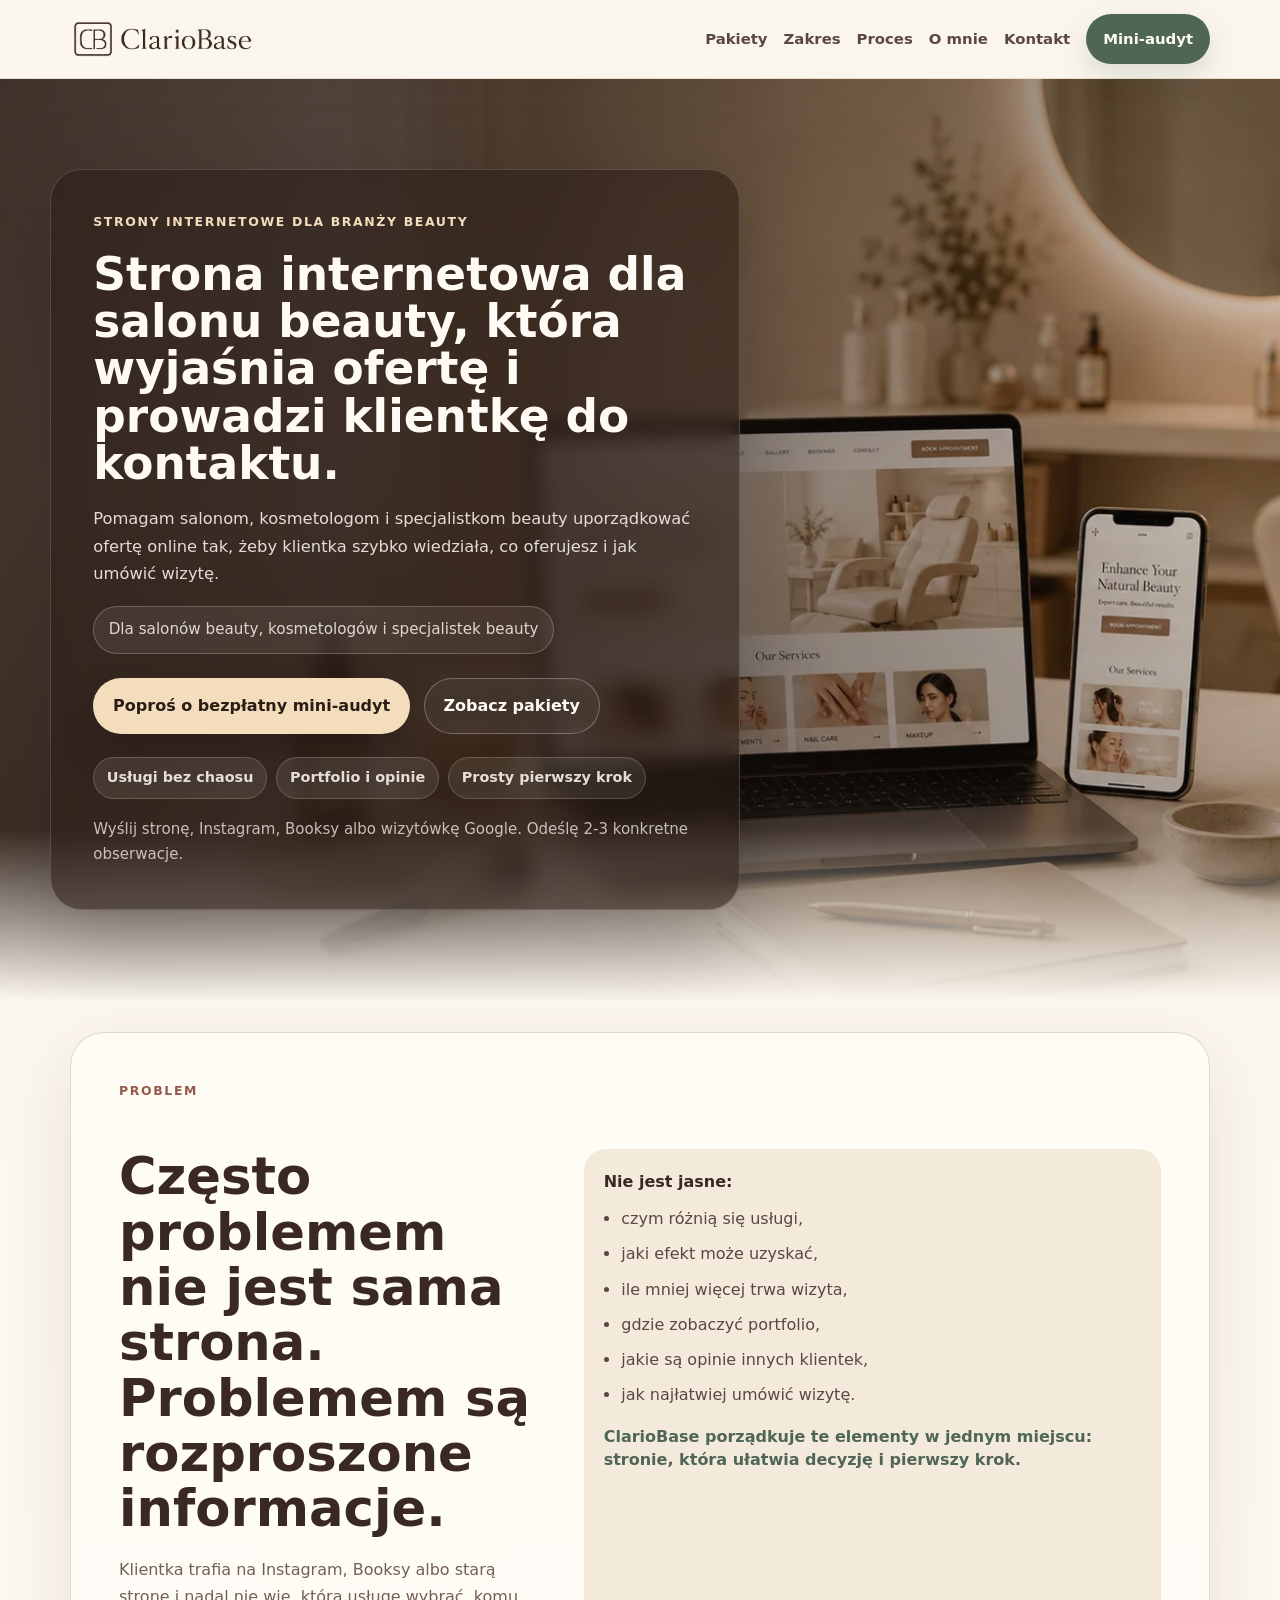
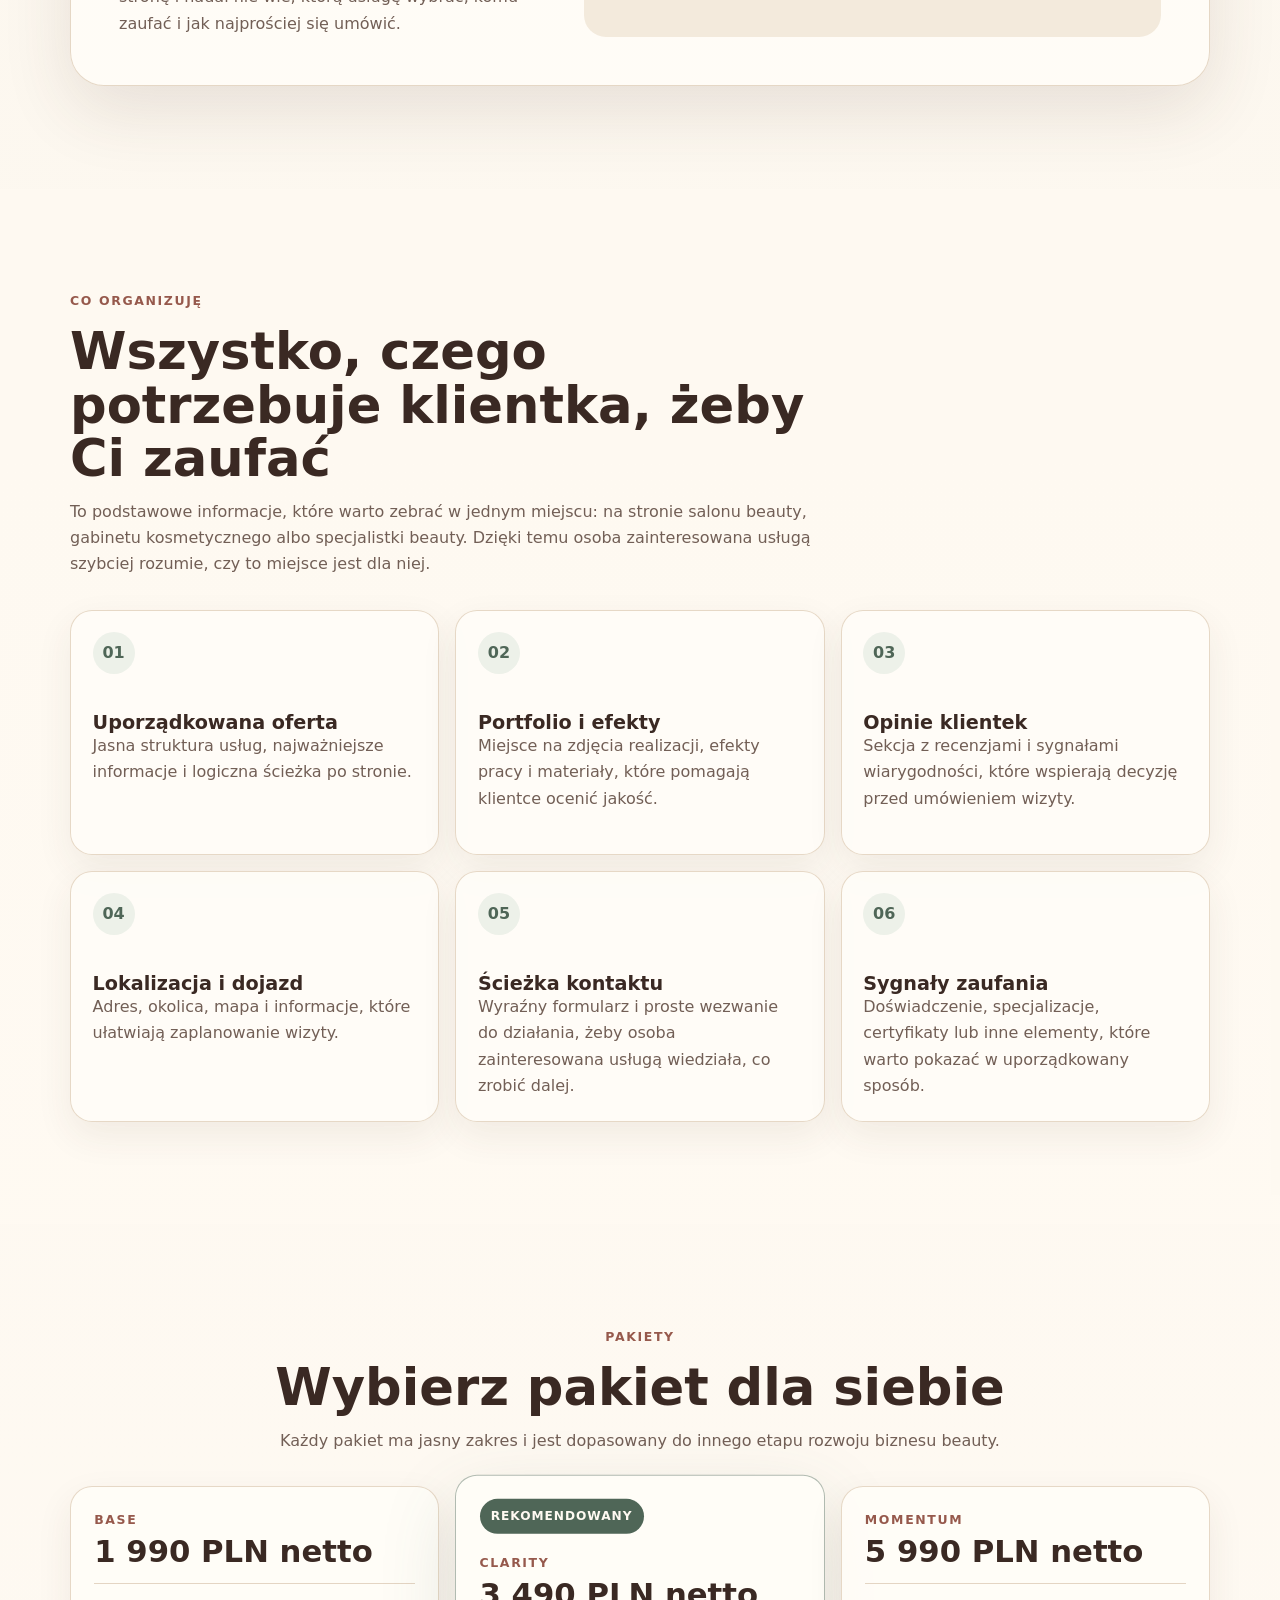
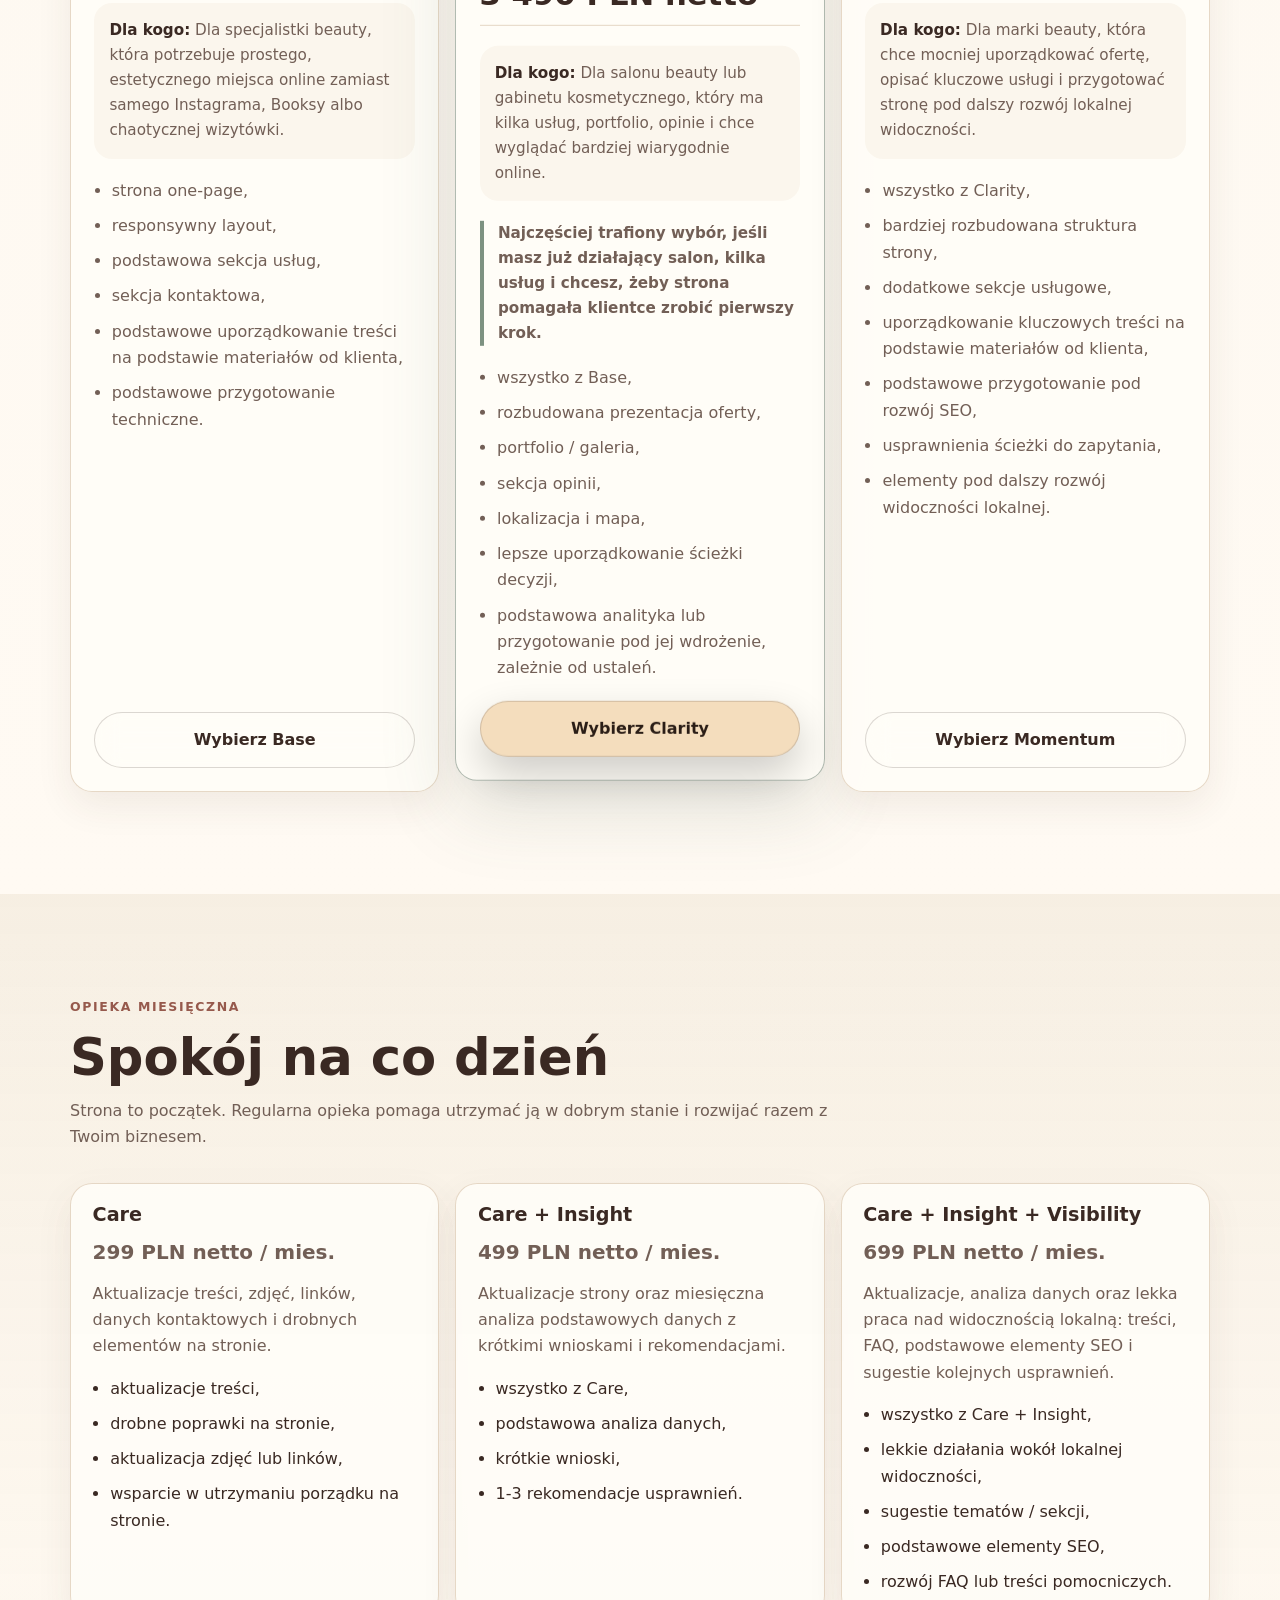
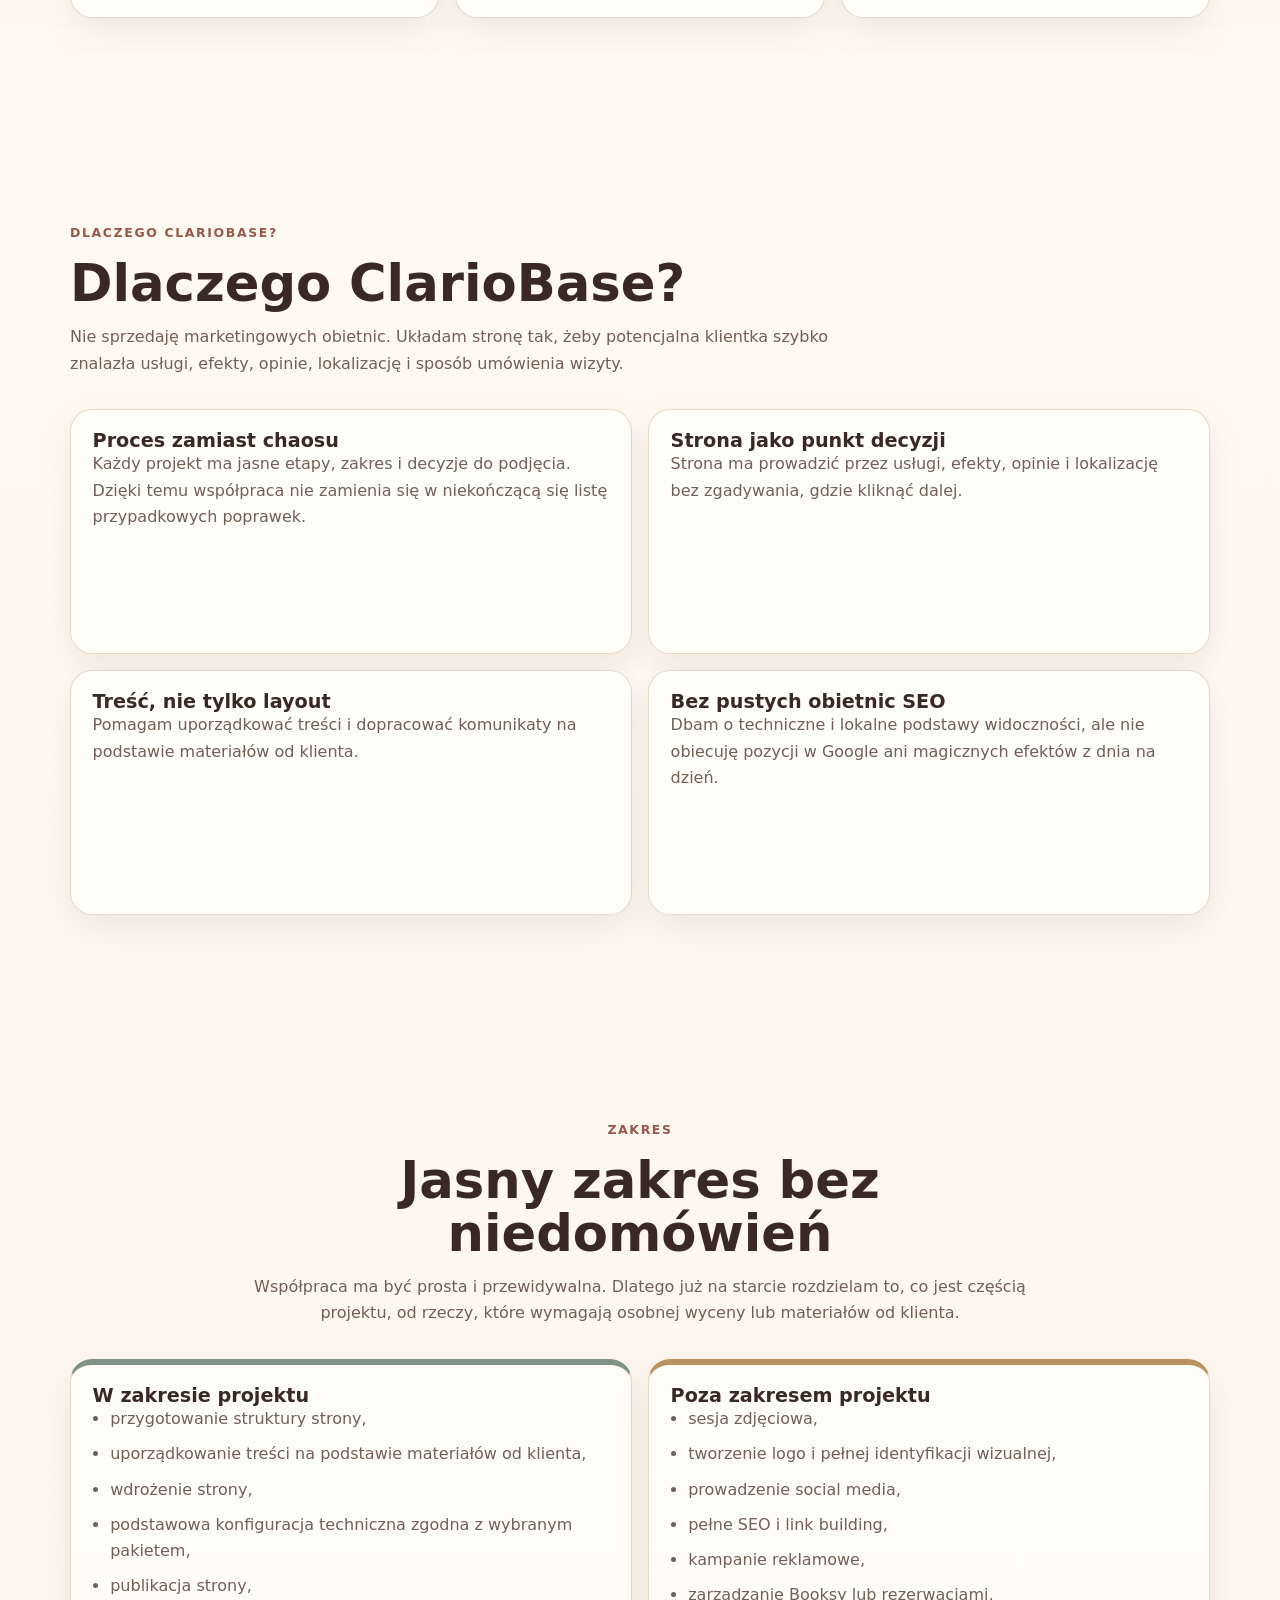
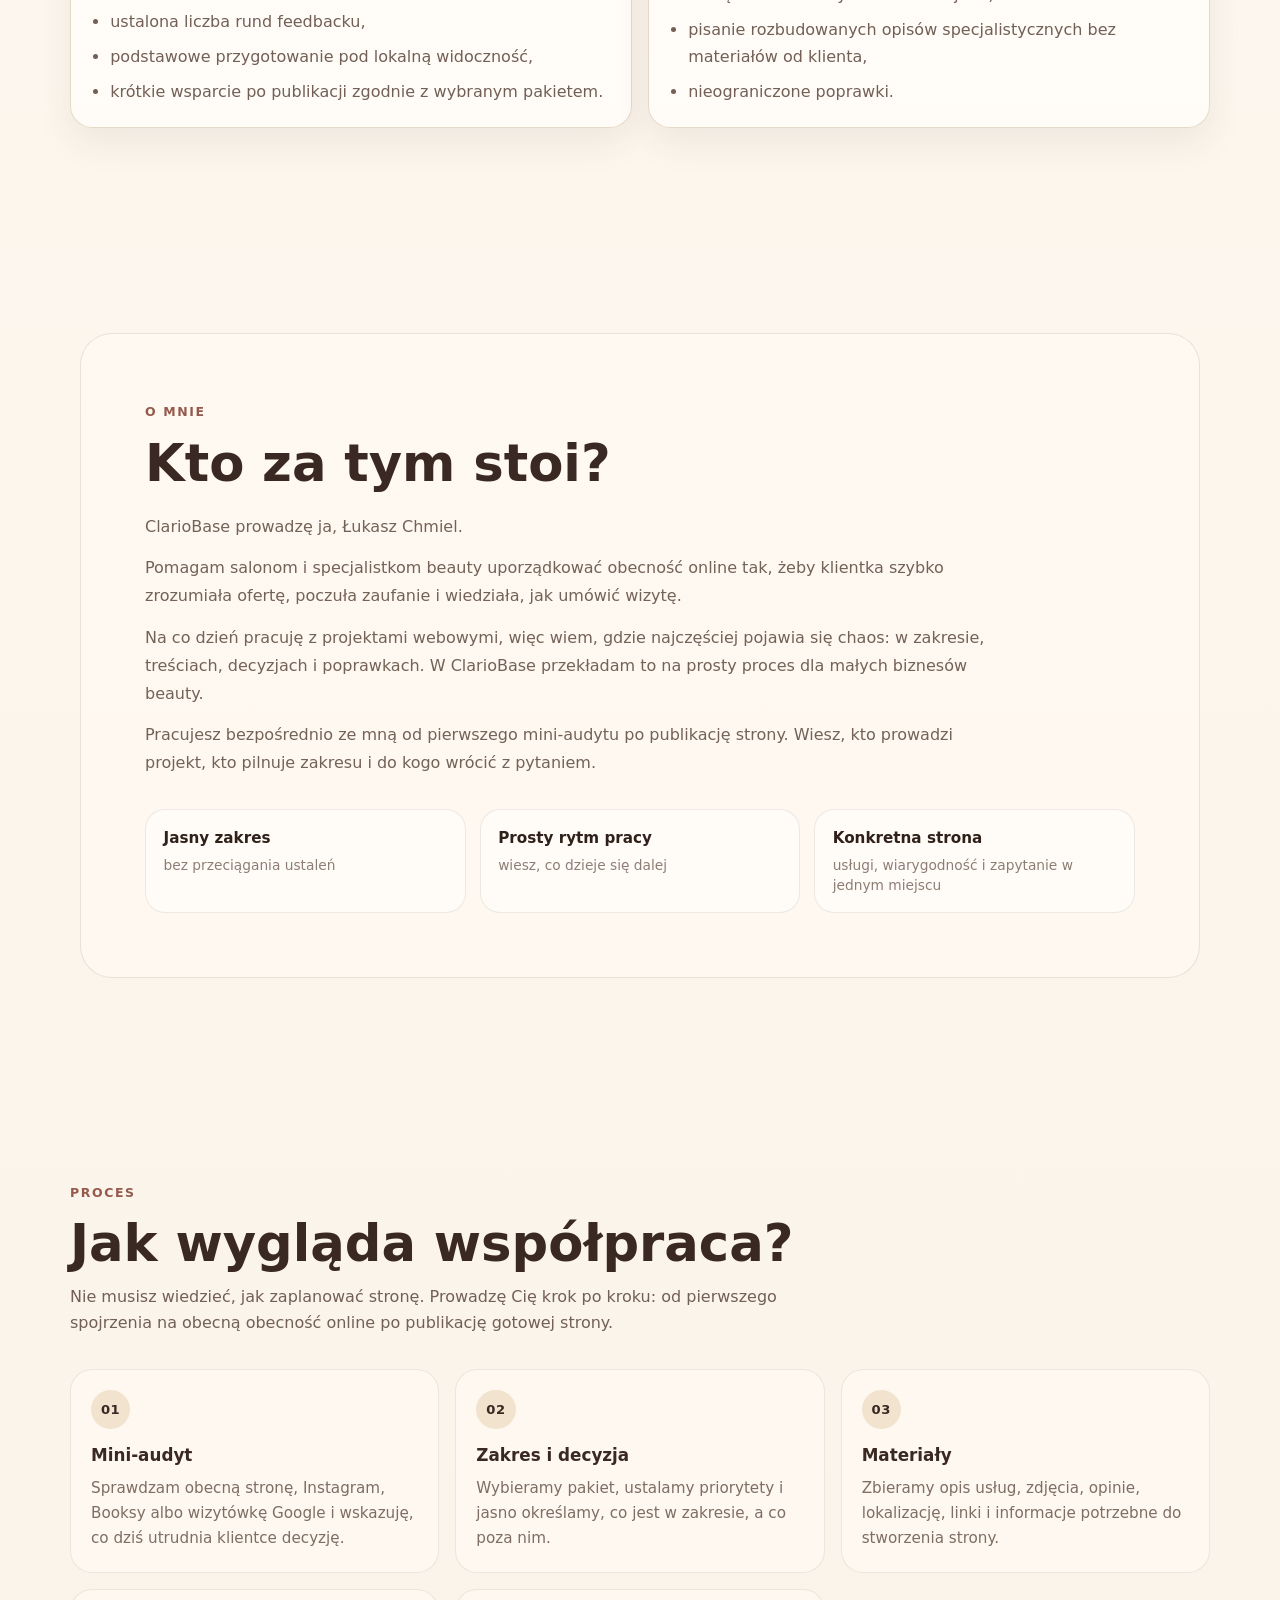
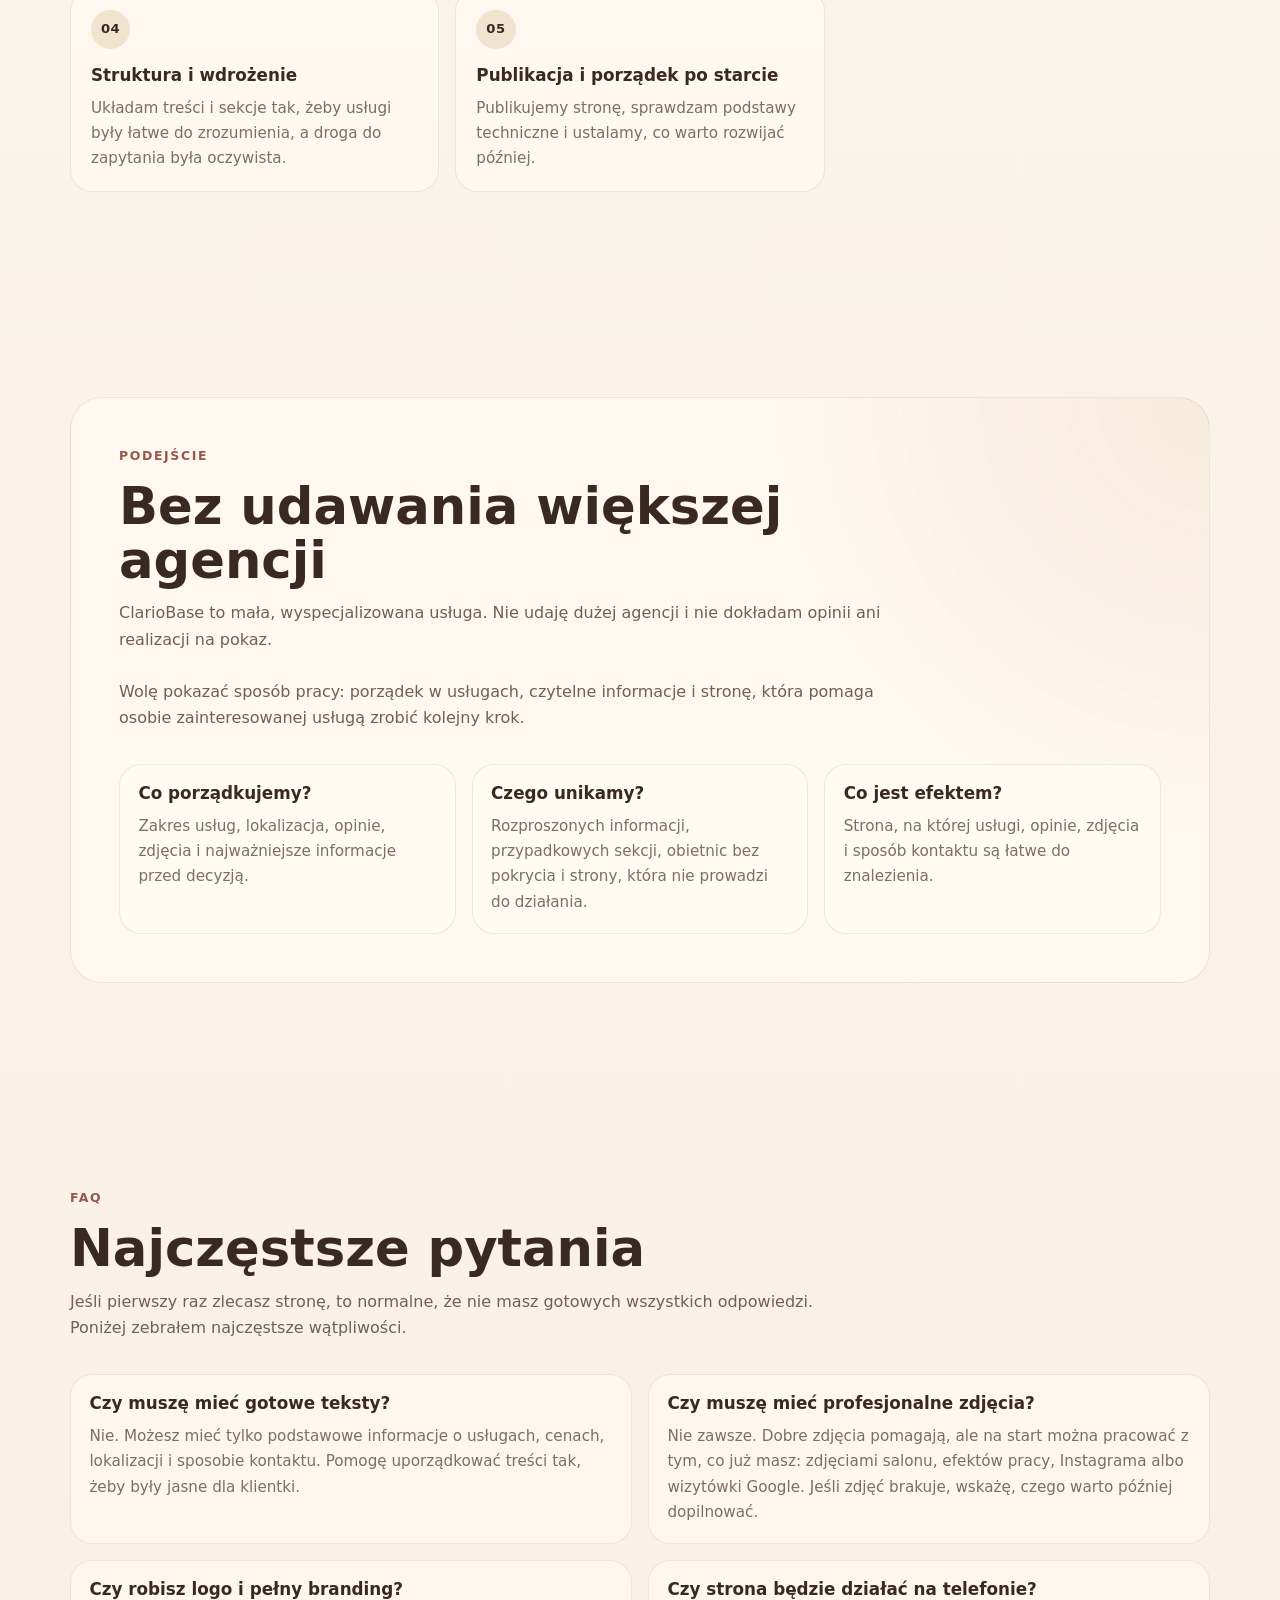
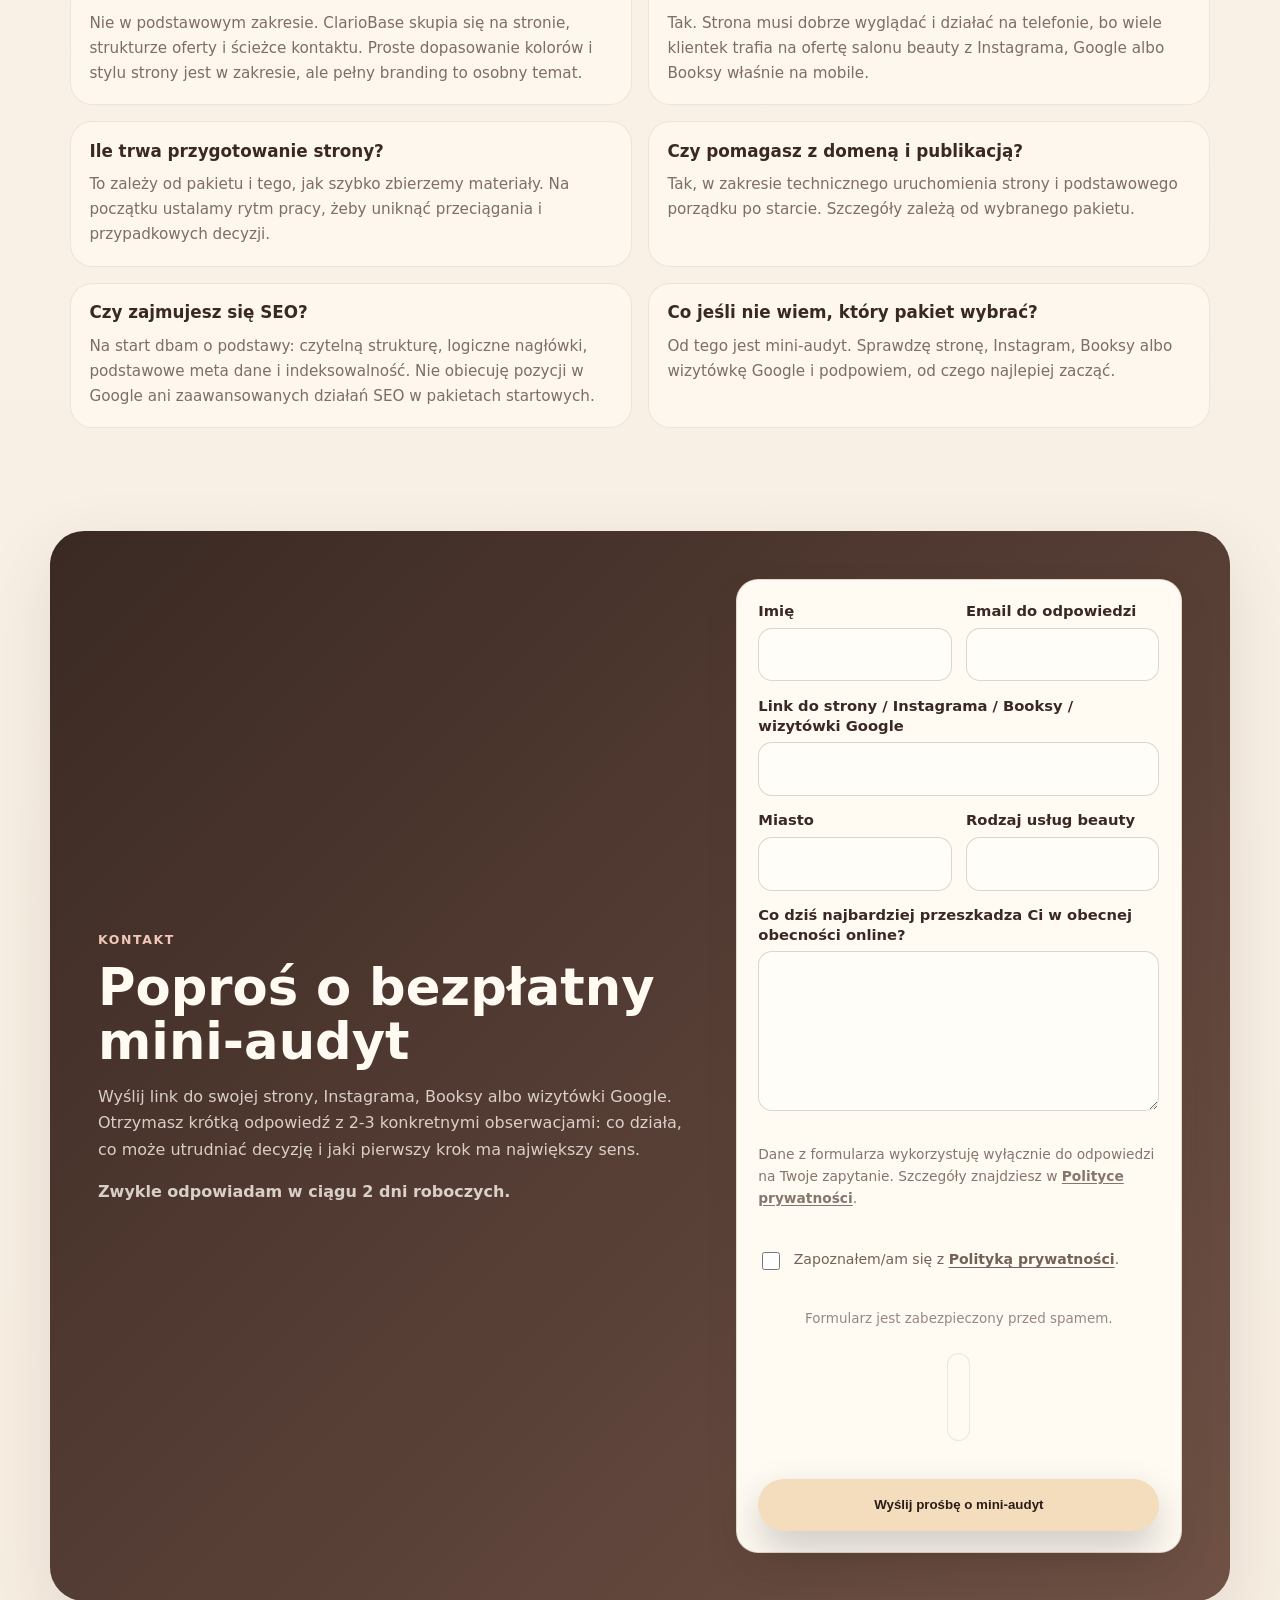
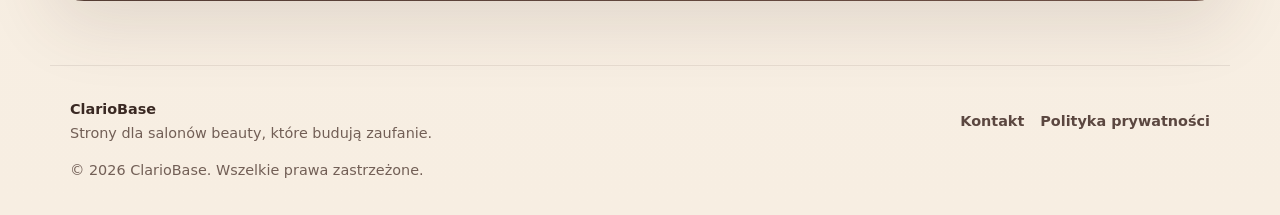
==== commit 0462d6b6: "Refine ClarioBase homepage copy" ====
--- a/index.html
+++ b/index.html
@@ -165,7 +165,7 @@
               <span>Prosty pierwszy krok</span>
             </div>
             <p class="hero-note">
-              Wyślij stronę, Instagram, Booksy albo wizytówkę Google. Odeślę 2–3 konkretne obserwacje.
+              Wyślij stronę, Instagram, Booksy albo wizytówkę Google. Odeślę 2-3 konkretne obserwacje.
             </p>
           </div>
         </div>
@@ -175,7 +175,7 @@
         <div class="problem-card">
           <div class="section-kicker">Problem</div>
           <div class="problem-copy">
-            <h2>Najczęściej nie problemem jest brak strony. Problemem jest chaos.</h2>
+            <h2>Często problemem nie jest sama strona. Problemem są rozproszone informacje.</h2>
             <p>
               Klientka trafia na Instagram, Booksy albo starą stronę i nadal nie wie, którą usługę wybrać, komu zaufać
               i jak najprościej się umówić.
@@ -201,8 +201,9 @@
           <span class="section-kicker">Co organizuję</span>
           <h2>Wszystko, czego potrzebuje klientka, żeby Ci zaufać</h2>
           <p>
-            To elementy, które warto uporządkować na stronie salonu beauty, gabinetu kosmetycznego albo ofercie
-            specjalistki beauty, żeby decyzja o wizycie była spokojniejsza i bardziej naturalna.
+            To podstawowe informacje, które warto zebrać w jednym miejscu: na stronie salonu beauty, gabinetu
+            kosmetycznego albo specjalistki beauty. Dzięki temu osoba zainteresowana usługą szybciej rozumie, czy to
+            miejsce jest dla niej.
           </p>
         </div>
         <div class="value-grid">
@@ -229,7 +230,7 @@
           <article>
             <span>05</span>
             <h3>Ścieżka kontaktu</h3>
-            <p>Wyraźne CTA i formularz, żeby osoba zainteresowana usługą wiedziała, jaki kolejny krok ma sens.</p>
+            <p>Wyraźny formularz i proste wezwanie do działania, żeby osoba zainteresowana usługą wiedziała, co zrobić dalej.</p>
           </article>
           <article>
             <span>06</span>
@@ -341,7 +342,7 @@
               <li>wszystko z Care,</li>
               <li>podstawowa analiza danych,</li>
               <li>krótkie wnioski,</li>
-              <li>1–3 rekomendacje usprawnień.</li>
+              <li>1-3 rekomendacje usprawnień.</li>
             </ul>
           </article>
           <article>
@@ -367,8 +368,8 @@
           <span class="section-kicker">Dlaczego ClarioBase?</span>
           <h2>Dlaczego ClarioBase?</h2>
           <p>
-            Nie sprzedaję marketingowych obietnic. Pomagam uporządkować to, co osoba zainteresowana usługą musi
-            zobaczyć, zanim zdecyduje się napisać, zadzwonić albo zarezerwować wizytę.
+            Nie sprzedaję marketingowych obietnic. Układam stronę tak, żeby potencjalna klientka szybko znalazła usługi,
+            efekty, opinie, lokalizację i sposób umówienia wizyty.
           </p>
         </div>
         <div class="why-grid">
@@ -381,7 +382,7 @@
           </article>
           <article>
             <h3>Strona jako punkt decyzji</h3>
-            <p>Projektuję stronę tak, żeby prowadziła przez usługi, efekty, opinie, lokalizację i następny krok.</p>
+            <p>Strona ma prowadzić przez usługi, efekty, opinie i lokalizację bez zgadywania, gdzie kliknąć dalej.</p>
           </article>
           <article>
             <h3>Treść, nie tylko layout</h3>
@@ -448,27 +449,27 @@
               ofertę, poczuła zaufanie i wiedziała, jak umówić wizytę.
             </p>
             <p>
-              Moje doświadczenie w projektach webowych wykorzystuję po to, żeby przeprowadzić Cię przez cały proces
-              prostym językiem: od uporządkowania oferty, przez strukturę strony, aż po jasną ścieżkę kontaktu.
-            </p>
-            <p>
-              Pracujesz bezpośrednio ze mną, od pierwszego mini-audytu po publikację strony. Dzięki temu wiesz, kto
-              prowadzi projekt, kto pilnuje zakresu i do kogo wrócić z pytaniem.
+              Na co dzień pracuję z projektami webowymi, więc wiem, gdzie najczęściej pojawia się chaos: w zakresie,
+              treściach, decyzjach i poprawkach. W ClarioBase przekładam to na prosty proces dla małych biznesów beauty.
+            </p>
+            <p>
+              Pracujesz bezpośrednio ze mną od pierwszego mini-audytu po publikację strony. Wiesz, kto prowadzi projekt,
+              kto pilnuje zakresu i do kogo wrócić z pytaniem.
             </p>
           </div>
 
           <div class="about-points">
             <div class="about-point">
               <strong>Jasny zakres</strong>
-              <span>bez przeciągania i niejasnych ustaleń</span>
+              <span>bez przeciągania ustaleń</span>
             </div>
             <div class="about-point">
-              <strong>Prosty proces</strong>
-              <span>wiesz, co dzieje się dalej i po co</span>
+              <strong>Prosty rytm pracy</strong>
+              <span>wiesz, co dzieje się dalej</span>
             </div>
             <div class="about-point">
               <strong>Konkretna strona</strong>
-              <span>usługi, wiarygodność i pierwszy krok w jednym miejscu</span>
+              <span>usługi, wiarygodność i zapytanie w jednym miejscu</span>
             </div>
           </div>
         </div>
@@ -479,8 +480,8 @@
           <span class="section-kicker">Proces</span>
           <h2>Jak wygląda współpraca?</h2>
           <p>
-            Nie musisz wiedzieć, jak zaplanować stronę. Prowadzę Cię przez prostą współpracę, która porządkuje usługi,
-            materiały i ścieżkę decyzji klientki.
+            Nie musisz wiedzieć, jak zaplanować stronę. Prowadzę Cię krok po kroku: od pierwszego spojrzenia na obecną
+            obecność online po publikację gotowej strony.
           </p>
         </div>
 
@@ -503,7 +504,7 @@
           <article class="process-step">
             <span class="process-number">04</span>
             <h3>Struktura i wdrożenie</h3>
-            <p>Układam treści, sekcje i ścieżkę do pierwszego kroku tak, żeby klientka szybko zrozumiała usługi i wiedziała, co zrobić dalej.</p>
+            <p>Układam treści i sekcje tak, żeby usługi były łatwe do zrozumienia, a droga do zapytania była oczywista.</p>
           </article>
           <article class="process-step">
             <span class="process-number">05</span>
@@ -517,14 +518,14 @@
         <div class="proof-card">
           <div class="section-heading">
             <span class="section-kicker">Podejście</span>
-            <h2>Uczciwe podejście zamiast pustych deklaracji</h2>
-            <p>
-              ClarioBase działa jako mała, wyspecjalizowana usługa dla branży beauty, dlatego pokazuję tylko to, co mogę
-              przedstawić uczciwie i konkretnie.
-            </p>
-            <p>
-              Zamiast pustych deklaracji przedstawiam sposób pracy: porządek w usługach, jasną ścieżkę decyzji i stronę,
-              która ma konkretny cel.
+            <h2>Bez udawania większej agencji</h2>
+            <p>
+              ClarioBase to mała, wyspecjalizowana usługa. Nie udaję dużej agencji i nie dokładam opinii ani realizacji
+              na pokaz.
+            </p>
+            <p>
+              Wolę pokazać sposób pracy: porządek w usługach, czytelne informacje i stronę, która pomaga osobie
+              zainteresowanej usługą zrobić kolejny krok.
             </p>
           </div>
 
@@ -539,7 +540,7 @@
             </article>
             <article class="proof-item">
               <h3>Co jest efektem?</h3>
-              <p>Czytelna strona, logiczna ścieżka decyzji i mniej pytań od osób, które nie wiedzą, gdzie kliknąć.</p>
+              <p>Strona, na której usługi, opinie, zdjęcia i sposób kontaktu są łatwe do znalezienia.</p>
             </article>
           </div>
         </div>
@@ -574,7 +575,7 @@
           </article>
           <article class="faq-item">
             <h3>Ile trwa przygotowanie strony?</h3>
-            <p>To zależy od pakietu i kompletności materiałów. Na start ustalam spokojny rytm pracy bez przeciągania i niejasnych decyzji.</p>
+            <p>To zależy od pakietu i tego, jak szybko zbierzemy materiały. Na początku ustalamy rytm pracy, żeby uniknąć przeciągania i przypadkowych decyzji.</p>
           </article>
           <article class="faq-item">
             <h3>Czy pomagasz z domeną i publikacją?</h3>
@@ -586,7 +587,7 @@
           </article>
           <article class="faq-item">
             <h3>Co jeśli nie wiem, który pakiet wybrać?</h3>
-            <p>Od tego jest mini-audyt. Sprawdzę obecną obecność online i wskażę, jaki pierwszy krok ma największy sens.</p>
+            <p>Od tego jest mini-audyt. Sprawdzę stronę, Instagram, Booksy albo wizytówkę Google i podpowiem, od czego najlepiej zacząć.</p>
           </article>
         </div>
       </section>
@@ -596,7 +597,7 @@
           <span class="section-kicker">Kontakt</span>
           <h2>Poproś o bezpłatny mini-audyt</h2>
           <p>
-            Wyślij link do swojej strony, Instagrama, Booksy albo wizytówki Google. Otrzymasz krótką odpowiedź z 2–3
+            Wyślij link do swojej strony, Instagrama, Booksy albo wizytówki Google. Otrzymasz krótką odpowiedź z 2-3
             konkretnymi obserwacjami: co działa, co może utrudniać decyzję i jaki pierwszy krok ma największy sens.
           </p>
           <p class="response-note">Zwykle odpowiadam w ciągu 2 dni roboczych.</p>
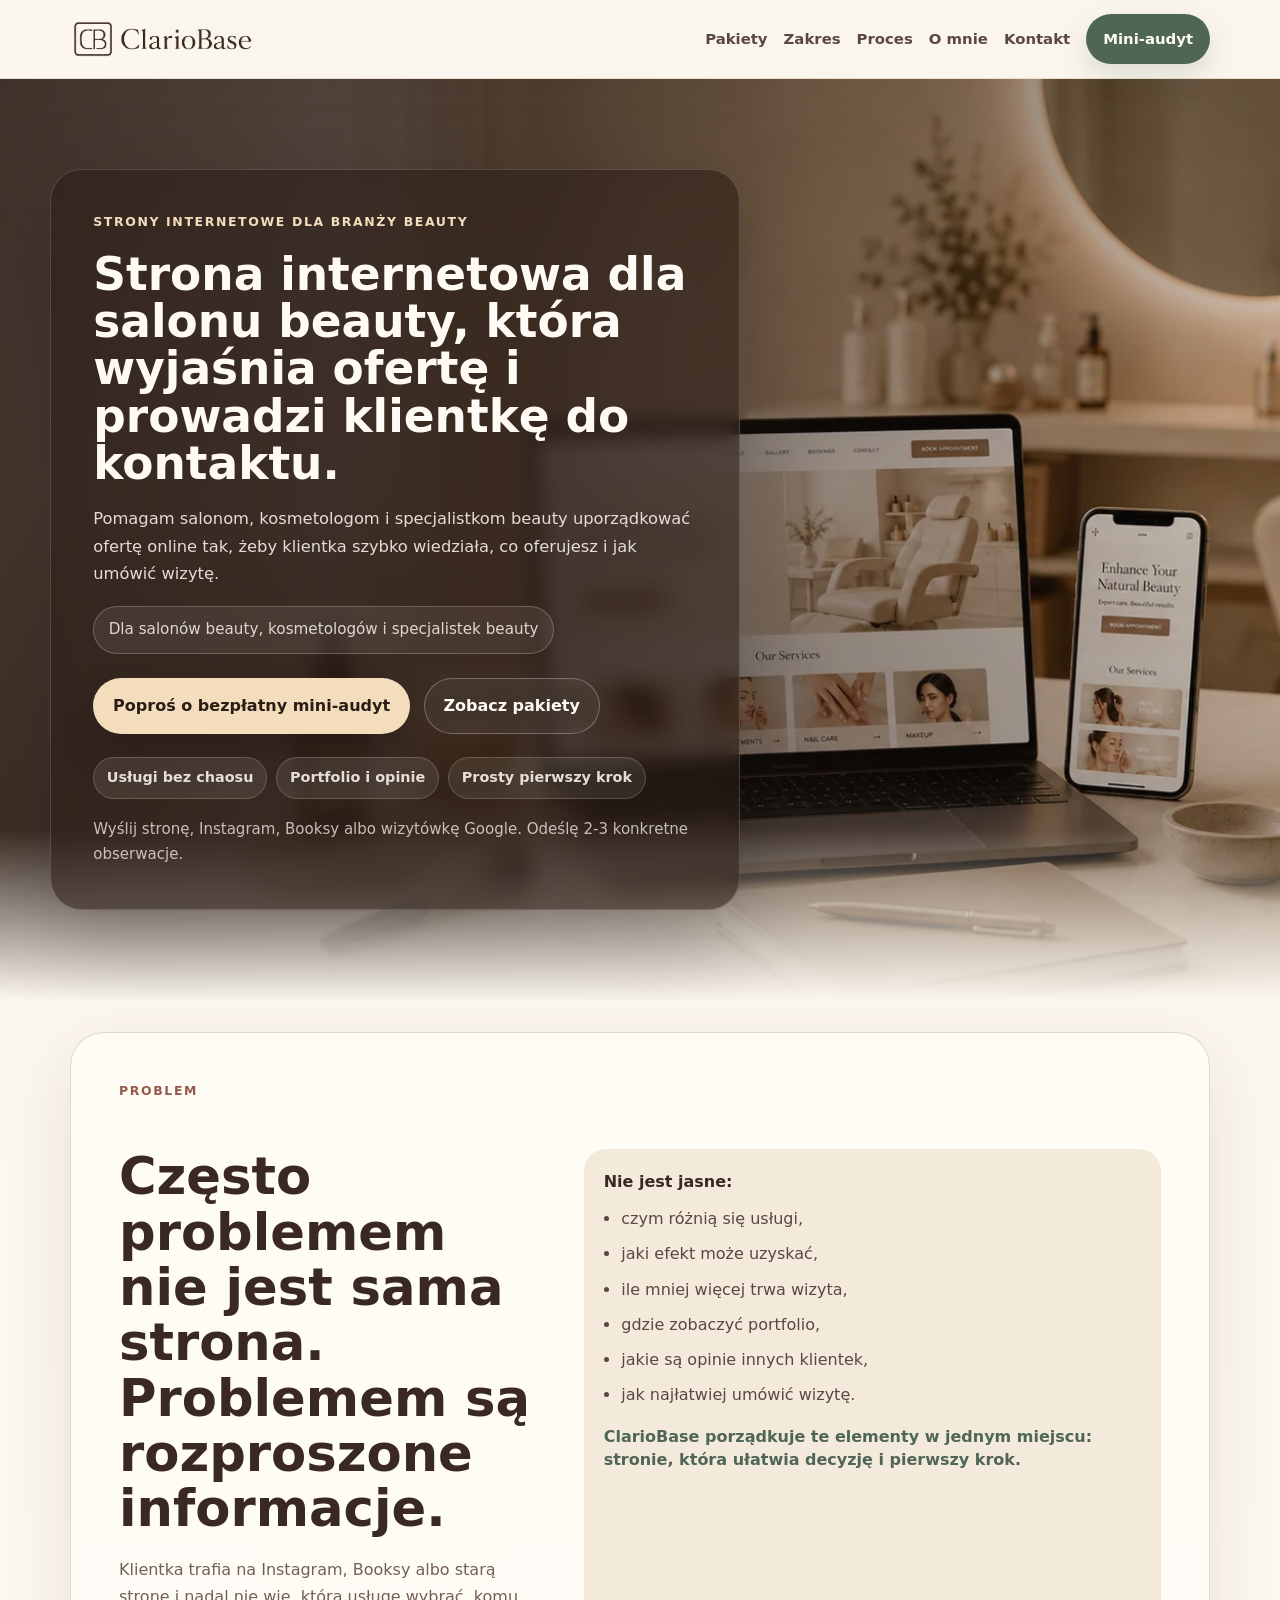
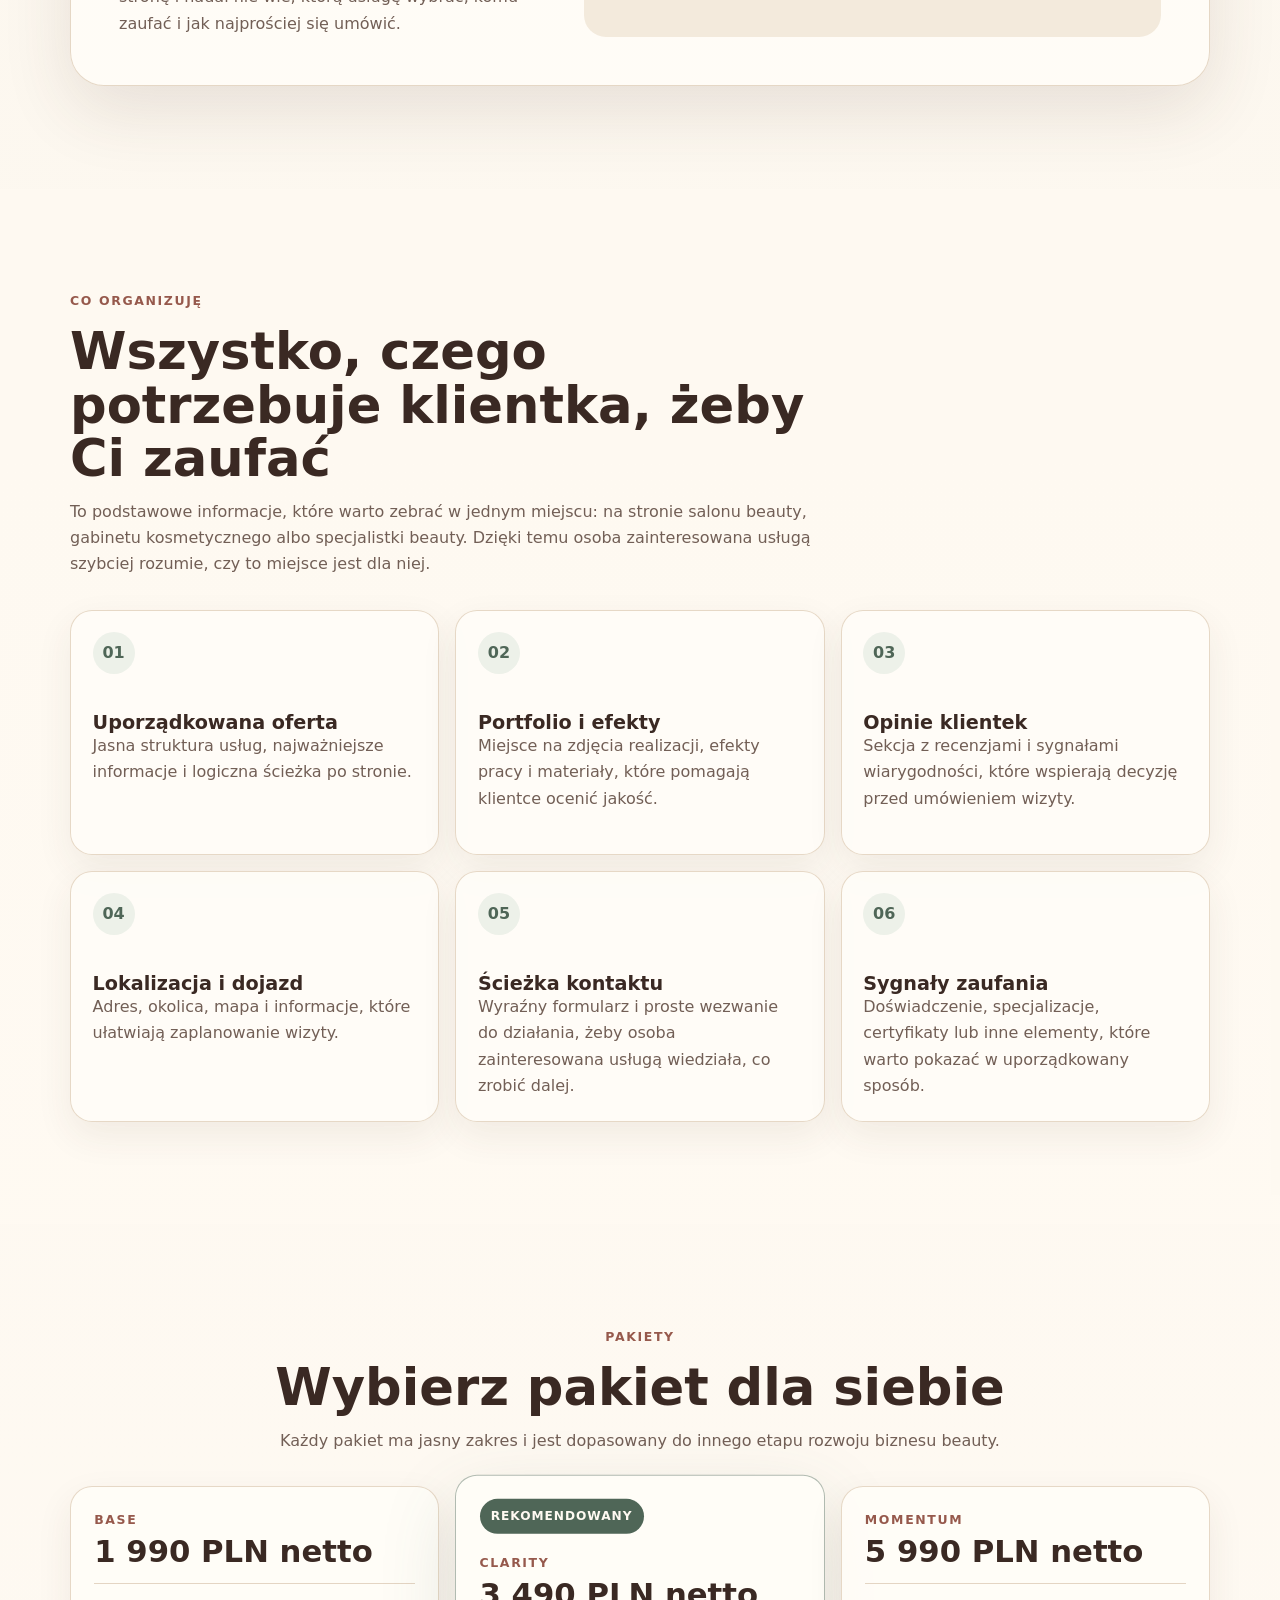
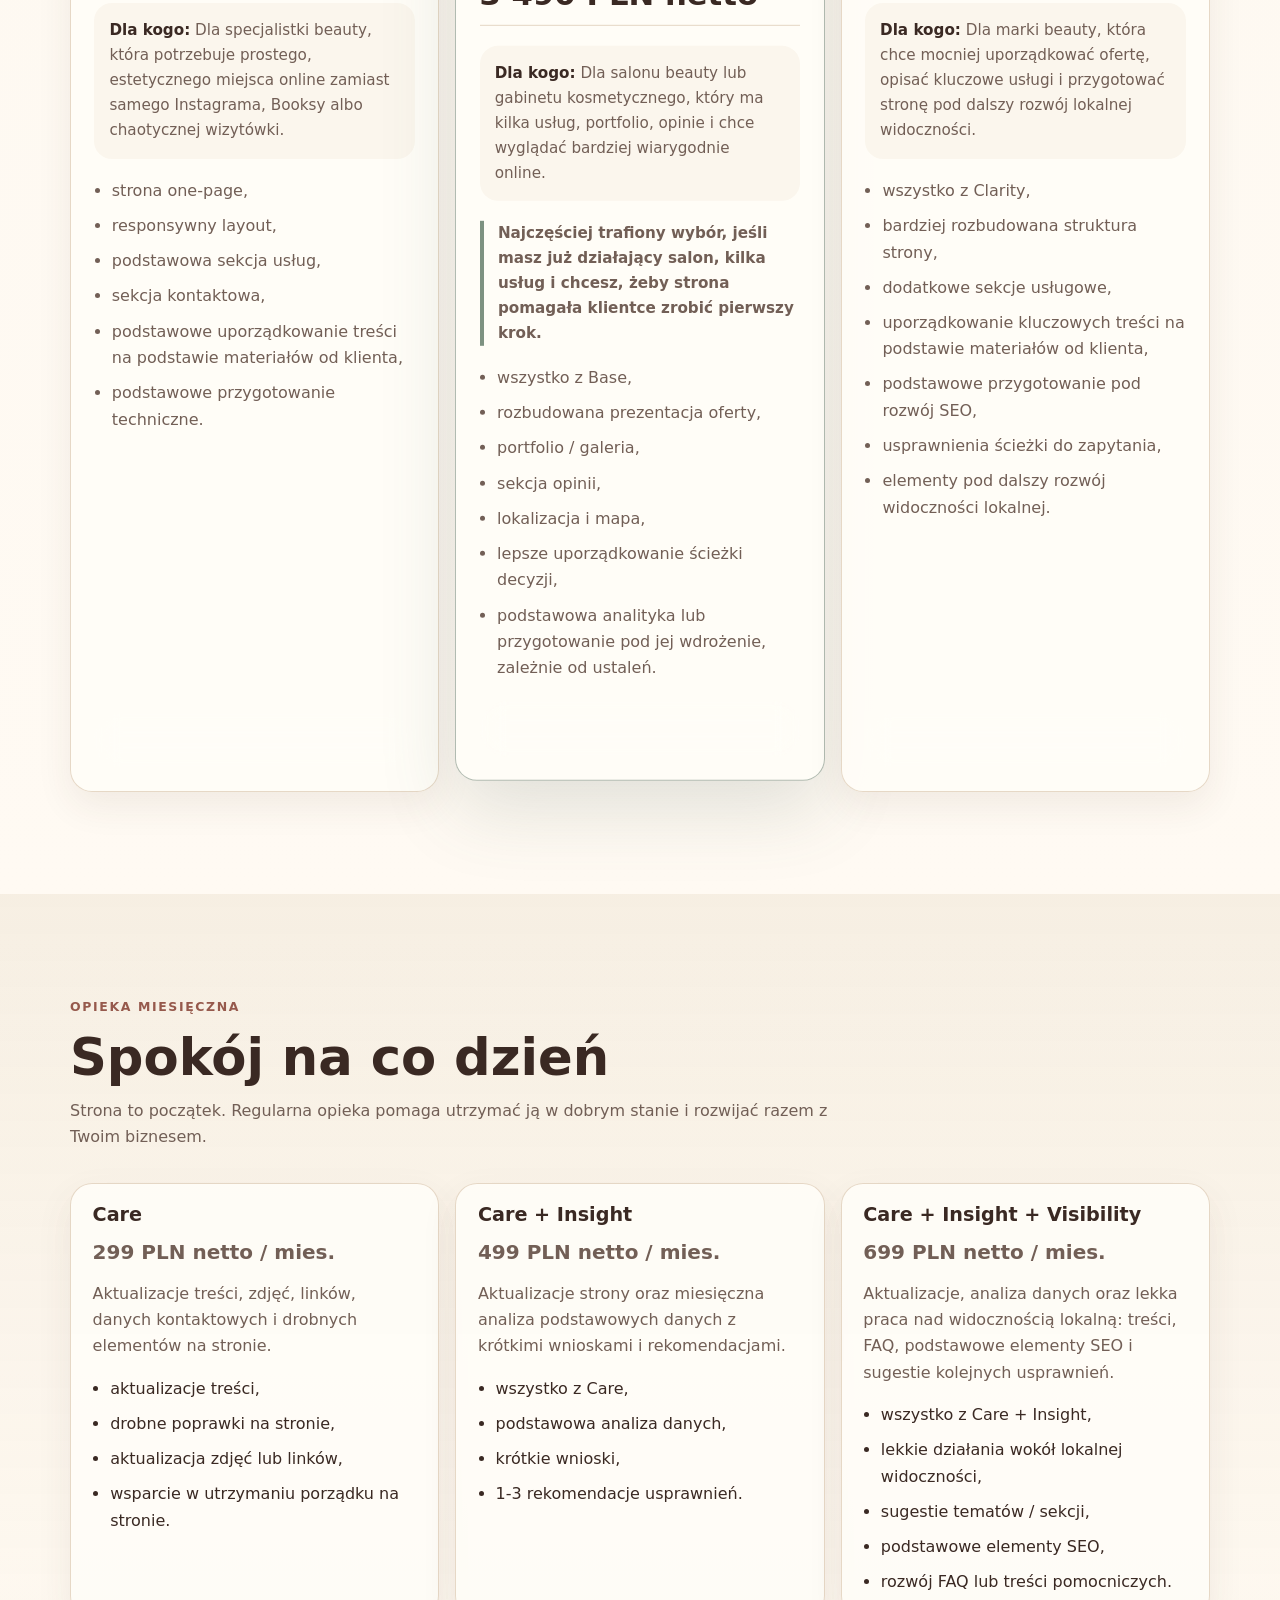
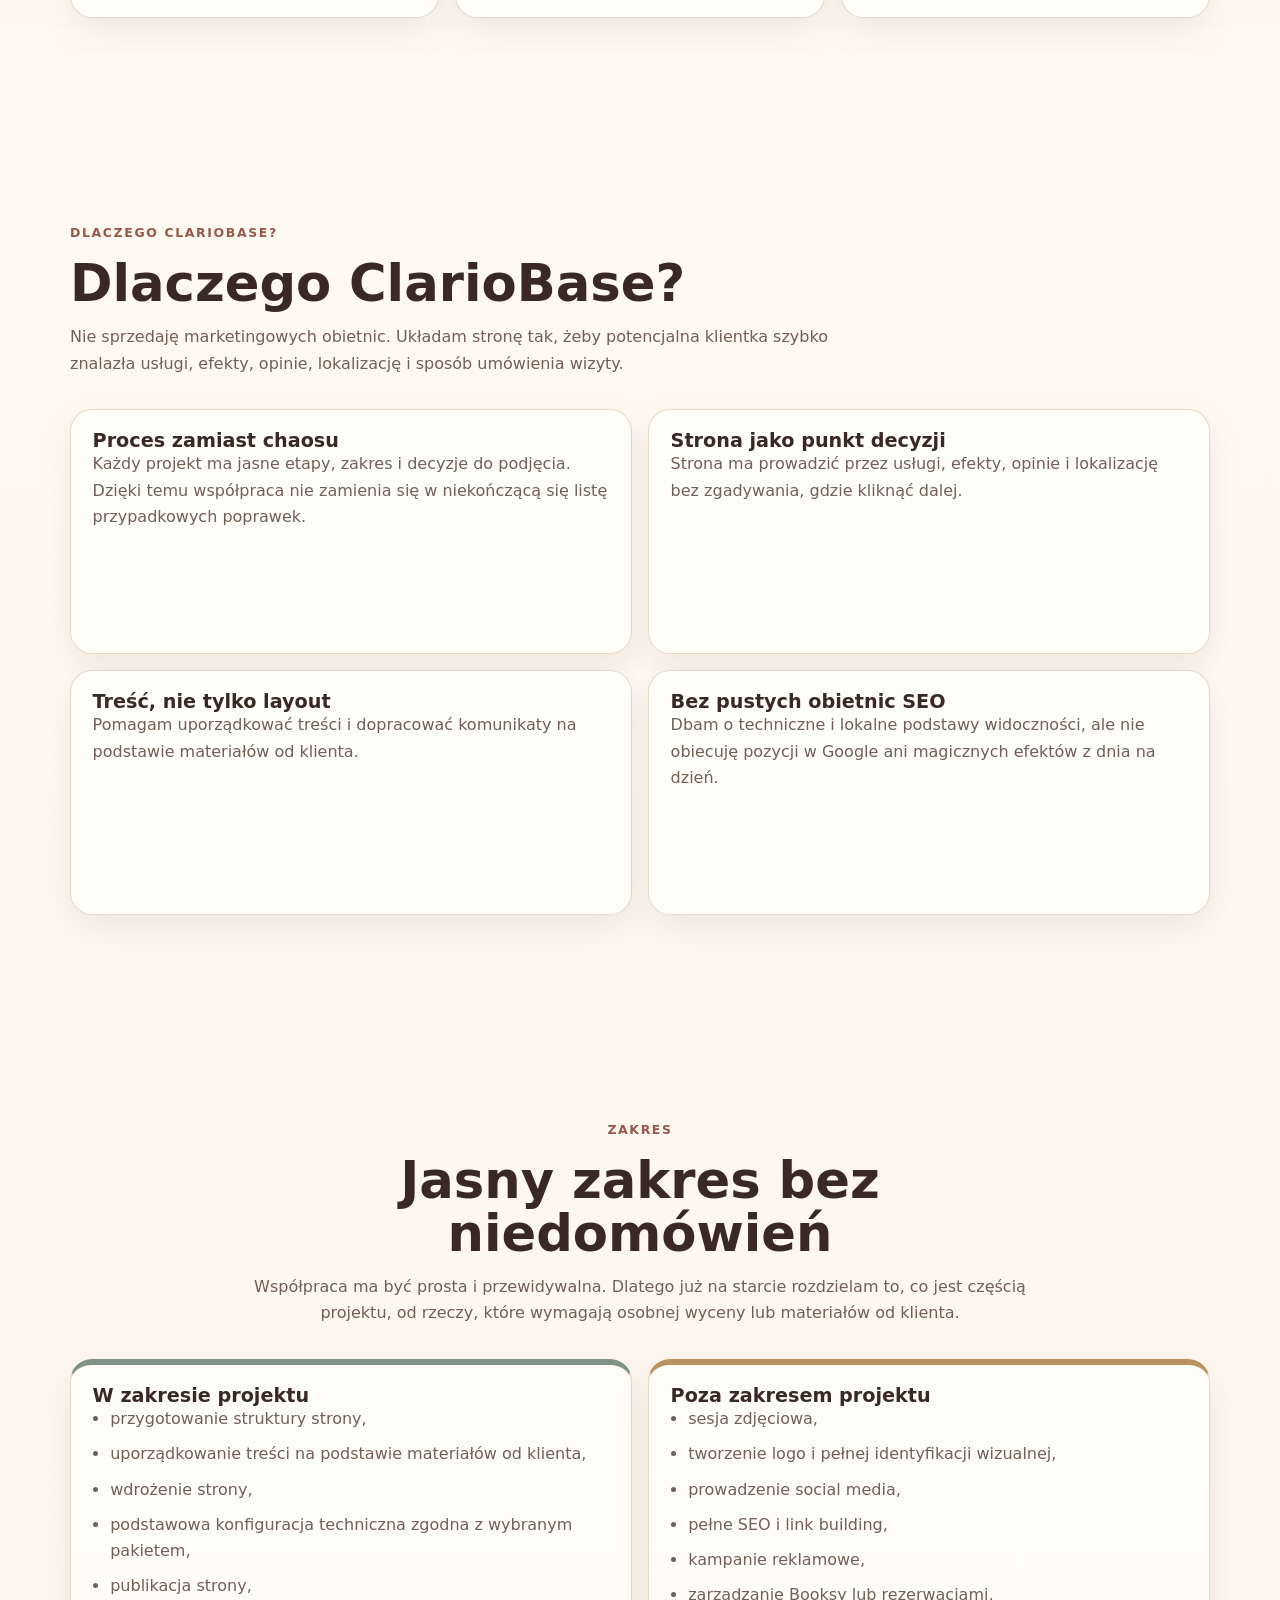
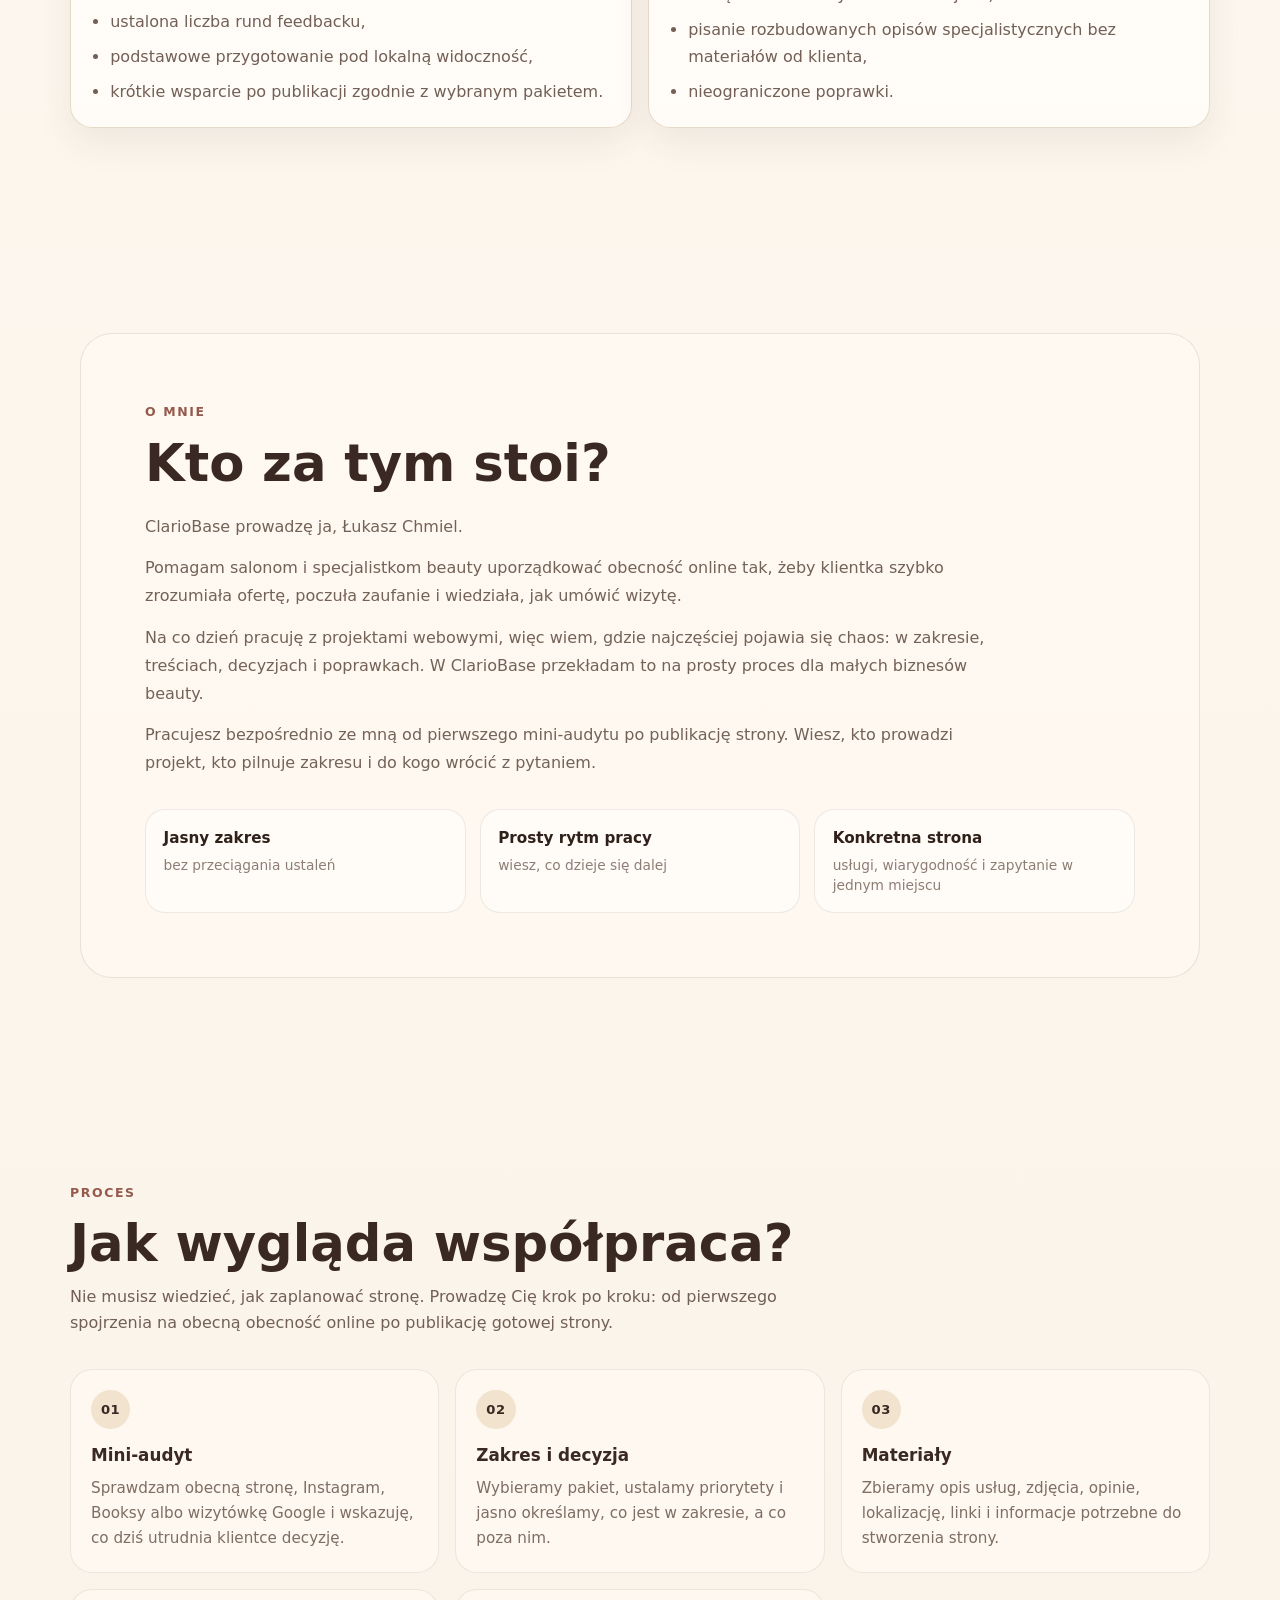
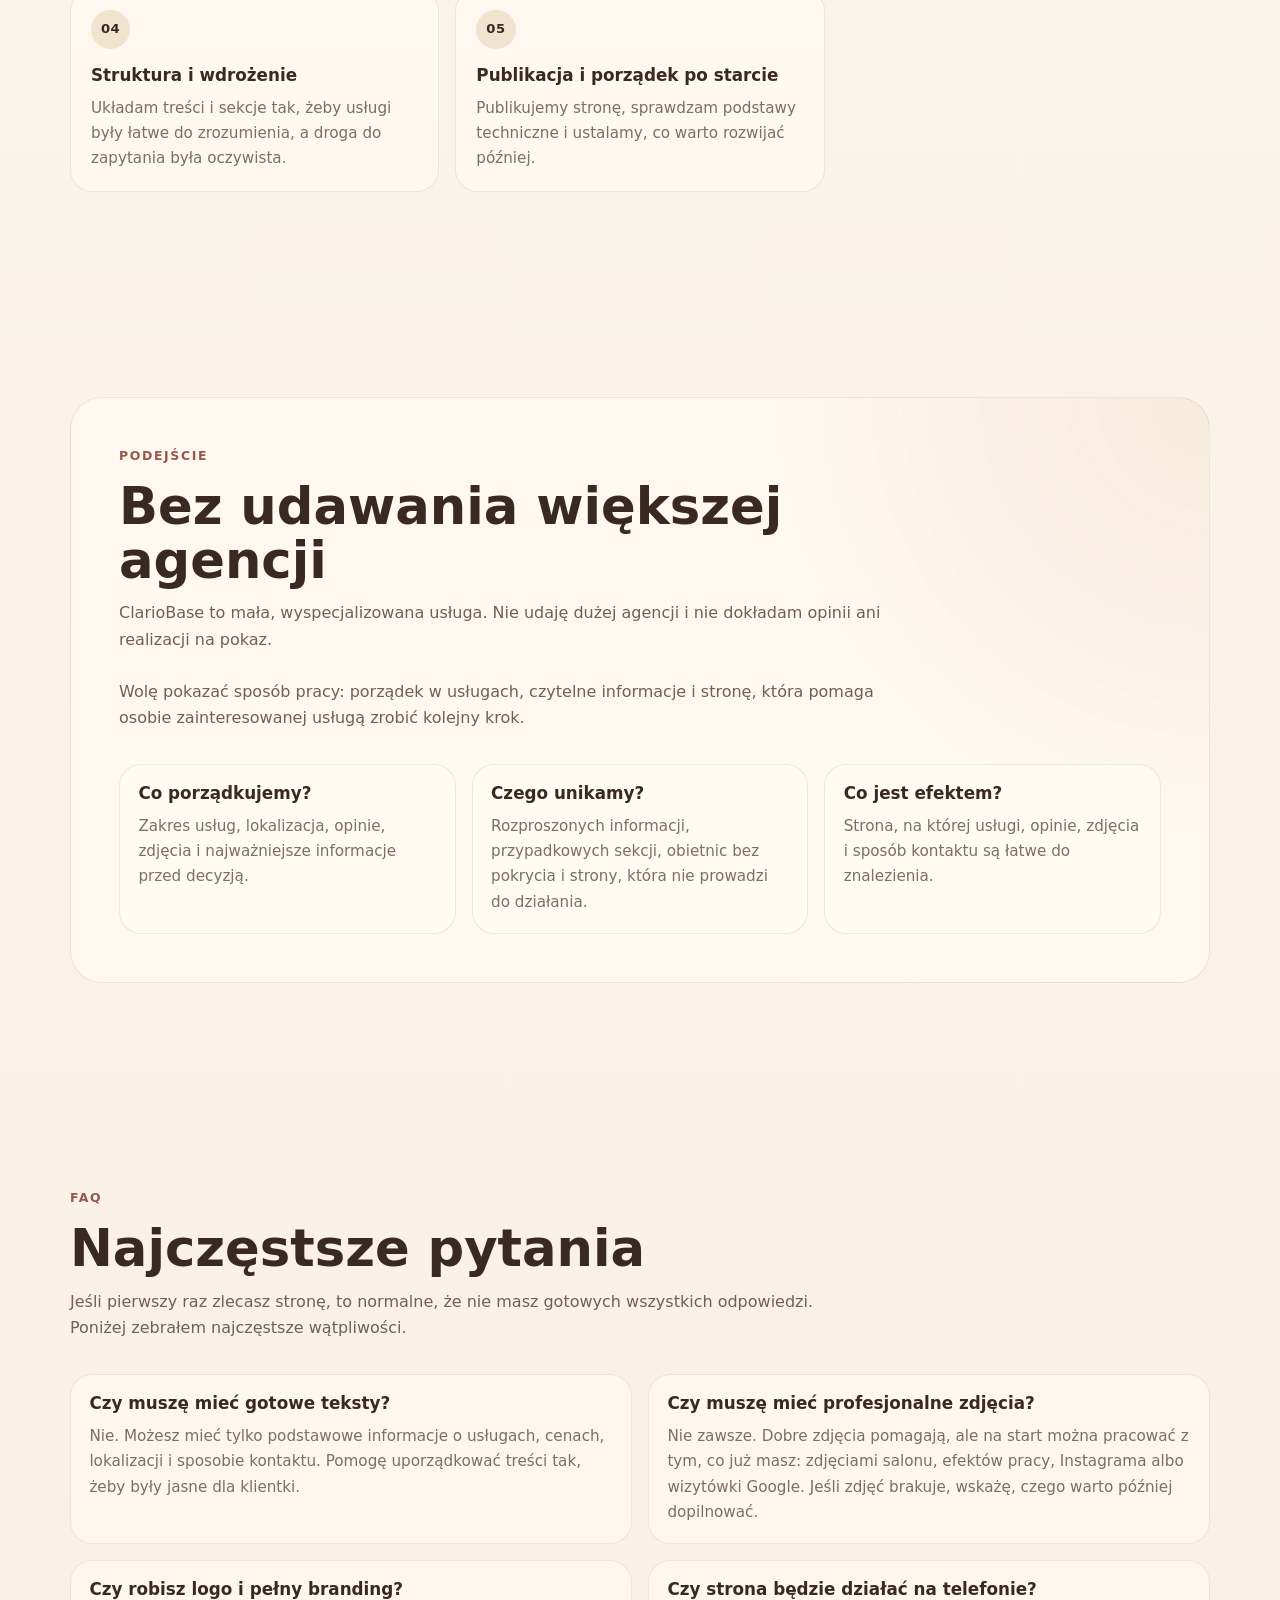
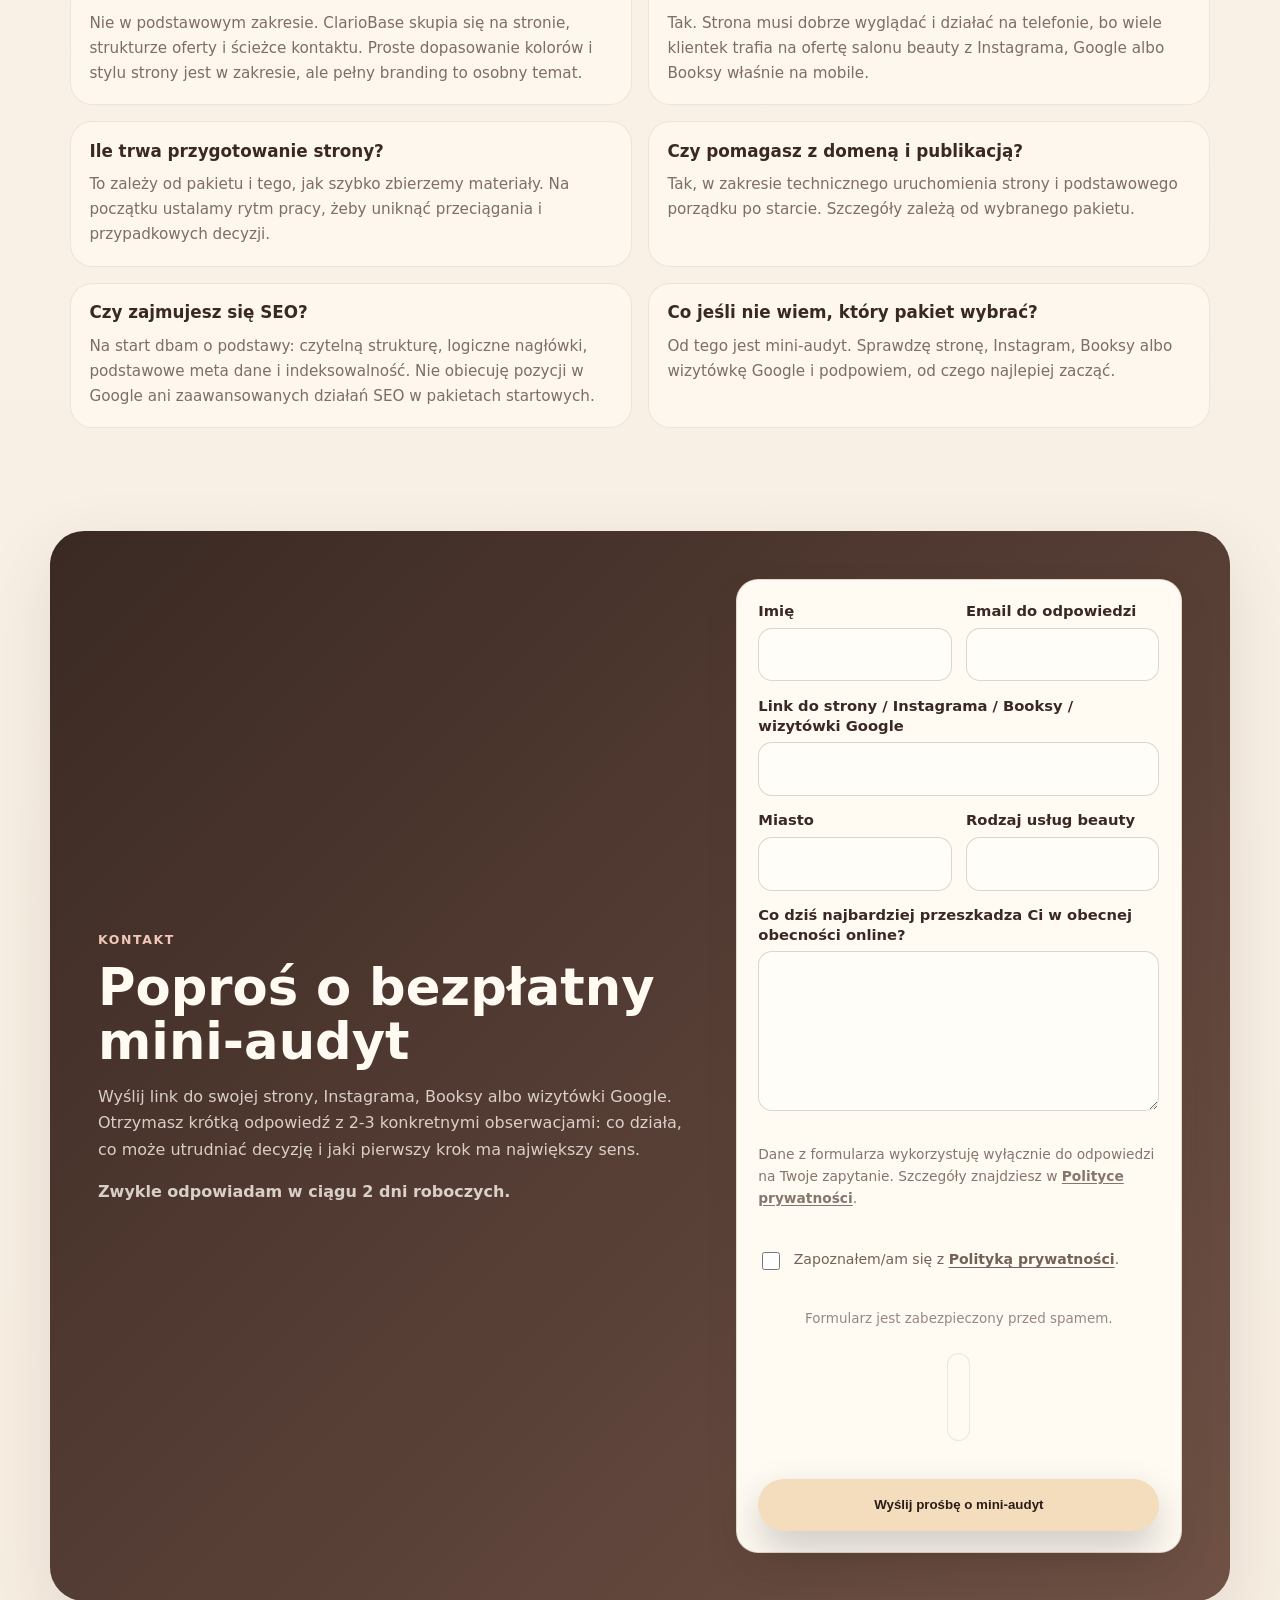
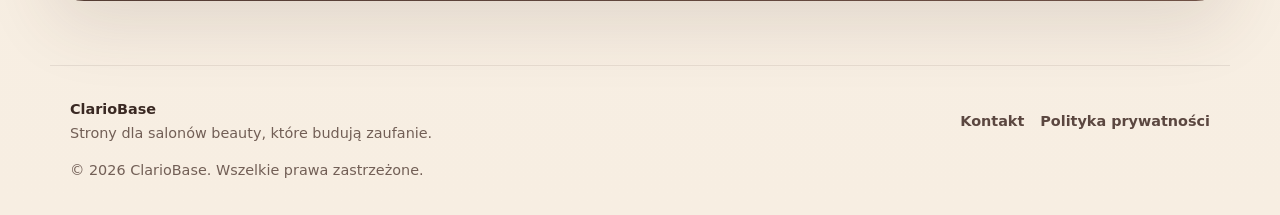
==== commit a0d7846f: "Update main page layout and styles" ====
--- a/index.html
+++ b/index.html
@@ -3,6 +3,15 @@
   <head>
     <meta charset="utf-8" />
     <meta name="viewport" content="width=device-width, initial-scale=1" />
+    <!-- Google Tag Manager -->
+    <script>
+      (function(w,d,s,l,i){w[l]=w[l]||[];w[l].push({'gtm.start':
+      new Date().getTime(),event:'gtm.js'});var f=d.getElementsByTagName(s)[0],
+      j=d.createElement(s),dl=l!='dataLayer'?'&l='+l:'';j.async=true;j.src=
+      'https://www.googletagmanager.com/gtm.js?id='+i+dl;f.parentNode.insertBefore(j,f);
+      })(window,document,'script','dataLayer','GTM-M8G7VVLV');
+    </script>
+    <!-- End Google Tag Manager -->
     <title>ClarioBase - strony internetowe dla salonów beauty</title>
     <meta
       name="description"
@@ -112,6 +121,12 @@
     </script>
   </head>
   <body>
+    <!-- Google Tag Manager (noscript) -->
+    <noscript>
+      <iframe src="https://www.googletagmanager.com/ns.html?id=GTM-M8G7VVLV"
+      height="0" width="0" style="display:none;visibility:hidden"></iframe>
+    </noscript>
+    <!-- End Google Tag Manager (noscript) -->
     <a class="skip-link" href="#main">Przejdź do treści</a>
 
     <header class="site-header">
@@ -134,8 +149,8 @@
           <a href="#zakres">Zakres</a>
           <a href="#proces">Proces</a>
           <a href="#o-mnie">O mnie</a>
-          <a href="#kontakt">Kontakt</a>
-          <a class="nav-cta" href="#kontakt">Mini-audyt</a>
+          <a href="#kontakt" data-analytics="cta-mini-audit" data-cta-location="header">Kontakt</a>
+          <a class="nav-cta" href="#kontakt" data-analytics="cta-mini-audit" data-cta-location="header">Mini-audyt</a>
         </div>
       </nav>
     </header>
@@ -156,7 +171,7 @@
               Dla salonów beauty, kosmetologów i specjalistek beauty
             </p>
             <div class="hero-actions">
-              <a class="button primary" href="#kontakt">Poproś o bezpłatny mini-audyt</a>
+              <a class="button primary" href="#kontakt" data-analytics="cta-mini-audit" data-cta-location="hero">Poproś o bezpłatny mini-audyt</a>
               <a class="button secondary" href="#pakiety">Zobacz pakiety</a>
             </div>
             <div class="trust-chips" aria-label="Najważniejsze wartości">
@@ -264,7 +279,7 @@
               <li>podstawowe uporządkowanie treści na podstawie materiałów od klienta,</li>
               <li>podstawowe przygotowanie techniczne.</li>
             </ul>
-            <a class="button package-button" href="#kontakt">Wybierz Base</a>
+            <a class="button package-button" href="#kontakt" data-analytics="cta-mini-audit" data-cta-location="packages">Wybierz Base</a>
           </article>
 
           <article class="package-card recommended">
@@ -290,7 +305,7 @@
               <li>lepsze uporządkowanie ścieżki decyzji,</li>
               <li>podstawowa analityka lub przygotowanie pod jej wdrożenie, zależnie od ustaleń.</li>
             </ul>
-            <a class="button primary package-button" href="#kontakt">Wybierz Clarity</a>
+            <a class="button primary package-button" href="#kontakt" data-analytics="cta-mini-audit" data-cta-location="packages">Wybierz Clarity</a>
           </article>
 
           <article class="package-card">
@@ -311,7 +326,7 @@
               <li>usprawnienia ścieżki do zapytania,</li>
               <li>elementy pod dalszy rozwój widoczności lokalnej.</li>
             </ul>
-            <a class="button package-button" href="#kontakt">Wybierz Momentum</a>
+            <a class="button package-button" href="#kontakt" data-analytics="cta-mini-audit" data-cta-location="packages">Wybierz Momentum</a>
           </article>
         </div>
       </section>
@@ -607,26 +622,32 @@
             <div class="form-field">
               <label for="contact-name">Imię</label>
               <input id="contact-name" name="name" type="text" autocomplete="given-name" required />
+              <p class="field-error" id="contact-name-error" hidden></p>
             </div>
             <div class="form-field">
               <label for="contact-email">Email do odpowiedzi</label>
               <input id="contact-email" name="email" type="email" autocomplete="email" required />
+              <p class="field-error" id="contact-email-error" hidden></p>
             </div>
             <div class="form-field form-field-wide">
               <label for="contact-link">Link do strony / Instagrama / Booksy / wizytówki Google</label>
               <input id="contact-link" name="url" type="url" inputmode="url" autocomplete="url" required />
+              <p class="field-error" id="contact-link-error" hidden></p>
             </div>
             <div class="form-field">
               <label for="contact-city">Miasto</label>
-              <input id="contact-city" name="city" type="text" autocomplete="address-level2" />
+              <input id="contact-city" name="city" type="text" autocomplete="address-level2" required />
+              <p class="field-error" id="contact-city-error" hidden></p>
             </div>
             <div class="form-field">
               <label for="contact-service">Rodzaj usług beauty</label>
-              <input id="contact-service" name="serviceType" type="text" autocomplete="off" />
+              <input id="contact-service" name="serviceType" type="text" autocomplete="off" required />
+              <p class="field-error" id="contact-service-error" hidden></p>
             </div>
             <div class="form-field form-field-wide">
               <label for="contact-message">Co dziś najbardziej przeszkadza Ci w obecnej obecności online?</label>
               <textarea id="contact-message" name="message" rows="5" required></textarea>
+              <p class="field-error" id="contact-message-error" hidden></p>
             </div>
             <div class="honeypot-field" aria-hidden="true">
               <label for="company-website">Strona firmowa</label>
@@ -651,7 +672,7 @@
               Zapoznałem/am się z <a href="polityka-prywatnosci.html">Polityką prywatności</a>.
             </span>
           </label>
-          <p id="privacy-error" class="field-error" aria-live="polite"></p>
+          <p id="privacy-error" class="field-error" aria-live="polite" hidden></p>
           <p class="form-security-note">Formularz jest zabezpieczony przed spamem.</p>
           <div class="turnstile-wrap">
             <div
@@ -677,7 +698,7 @@
           <p>Strony dla salonów beauty, które budują zaufanie.</p>
         </div>
         <nav class="footer-links" aria-label="Linki w stopce">
-          <a href="#kontakt">Kontakt</a>
+          <a href="#kontakt" data-analytics="cta-mini-audit" data-cta-location="footer">Kontakt</a>
           <a href="polityka-prywatnosci.html">Polityka prywatności</a>
         </nav>
       </div>
--- a/styles.css
+++ b/styles.css
@@ -950,6 +950,12 @@
   box-shadow: 0 0 0 4px rgba(185, 146, 95, .16);
 }
 
+.form-field input.input-error,
+.form-field textarea.input-error {
+  border-color: #b65a4a;
+  box-shadow: 0 0 0 3px rgba(182, 90, 74, .12);
+}
+
 .honeypot-field {
   position: absolute;
   left: -10000px;
@@ -1013,7 +1019,18 @@
   line-height: 1.45;
 }
 
+.form-field .field-error {
+  margin: .45rem 0 0;
+  color: #9a3f32;
+  font-size: .88rem;
+  line-height: 1.4;
+}
+
 .field-error:empty {
+  display: none;
+}
+
+.field-error[hidden] {
   display: none;
 }
 
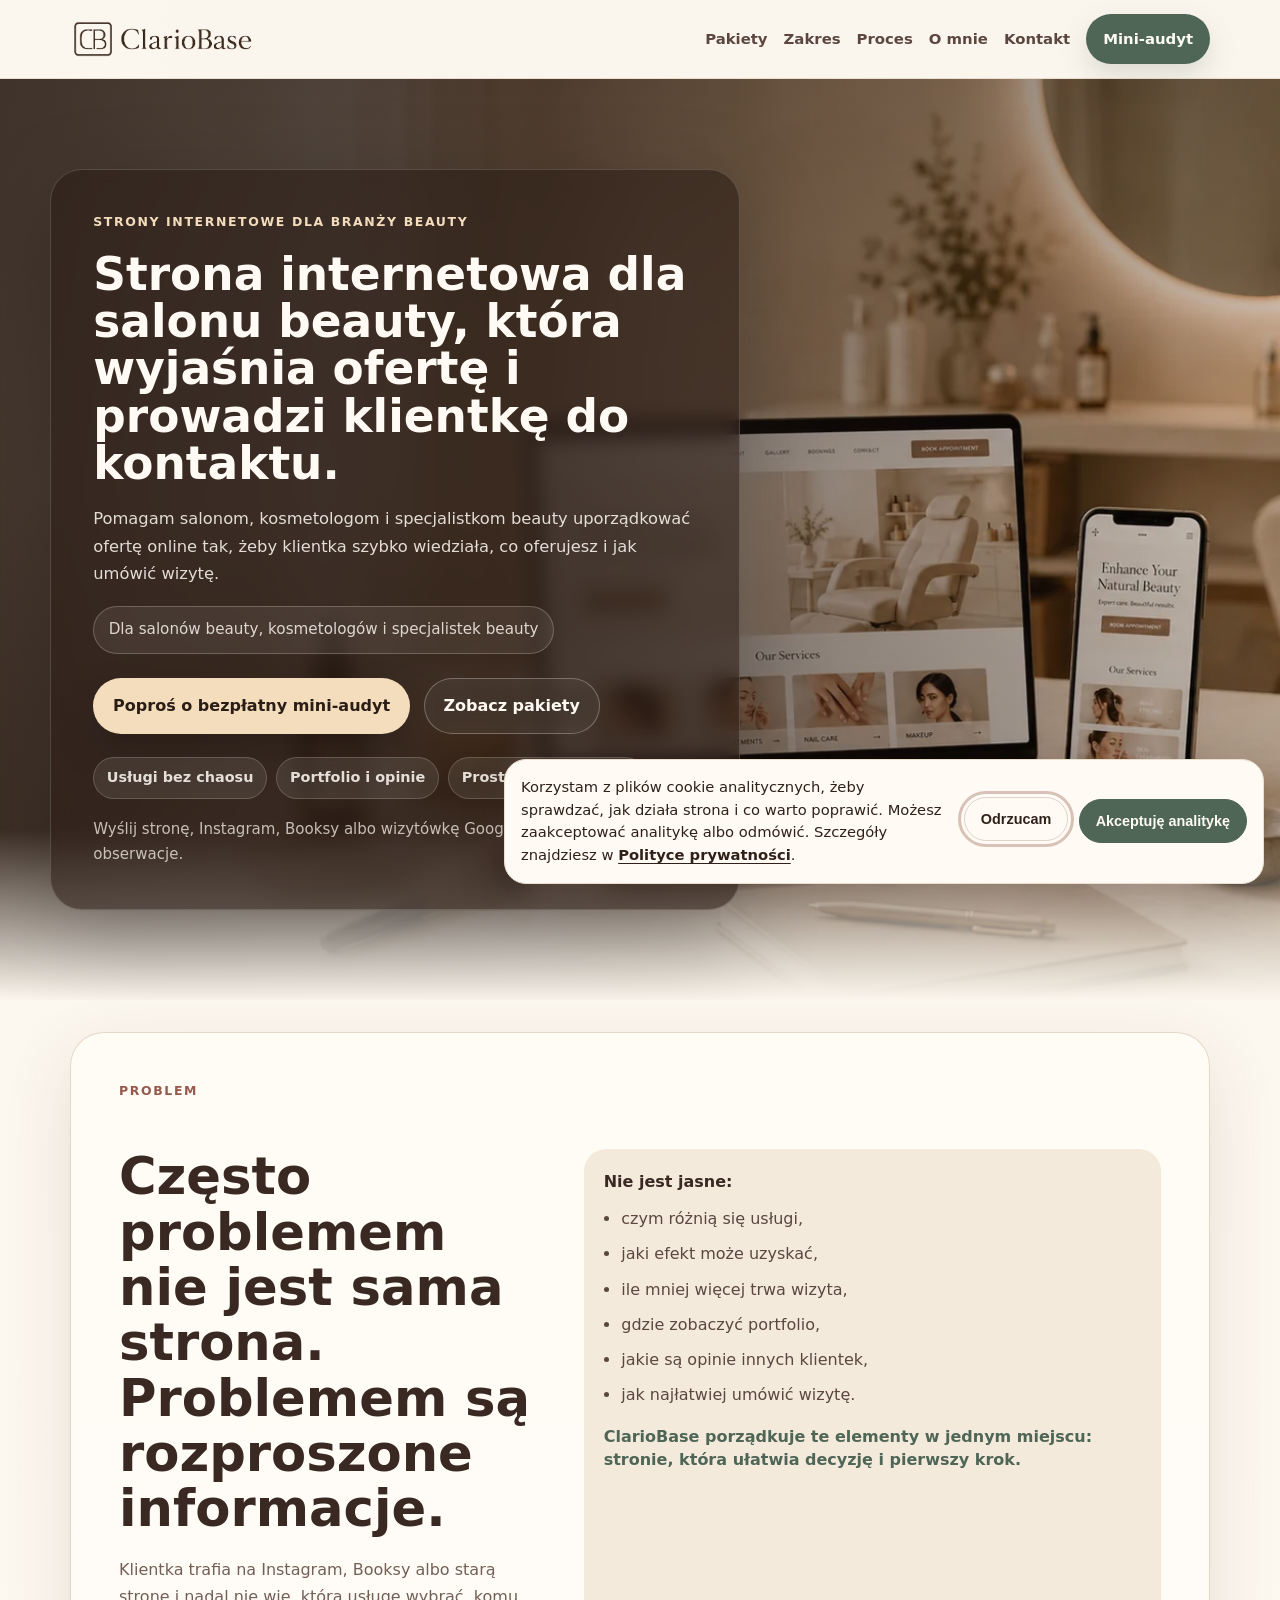
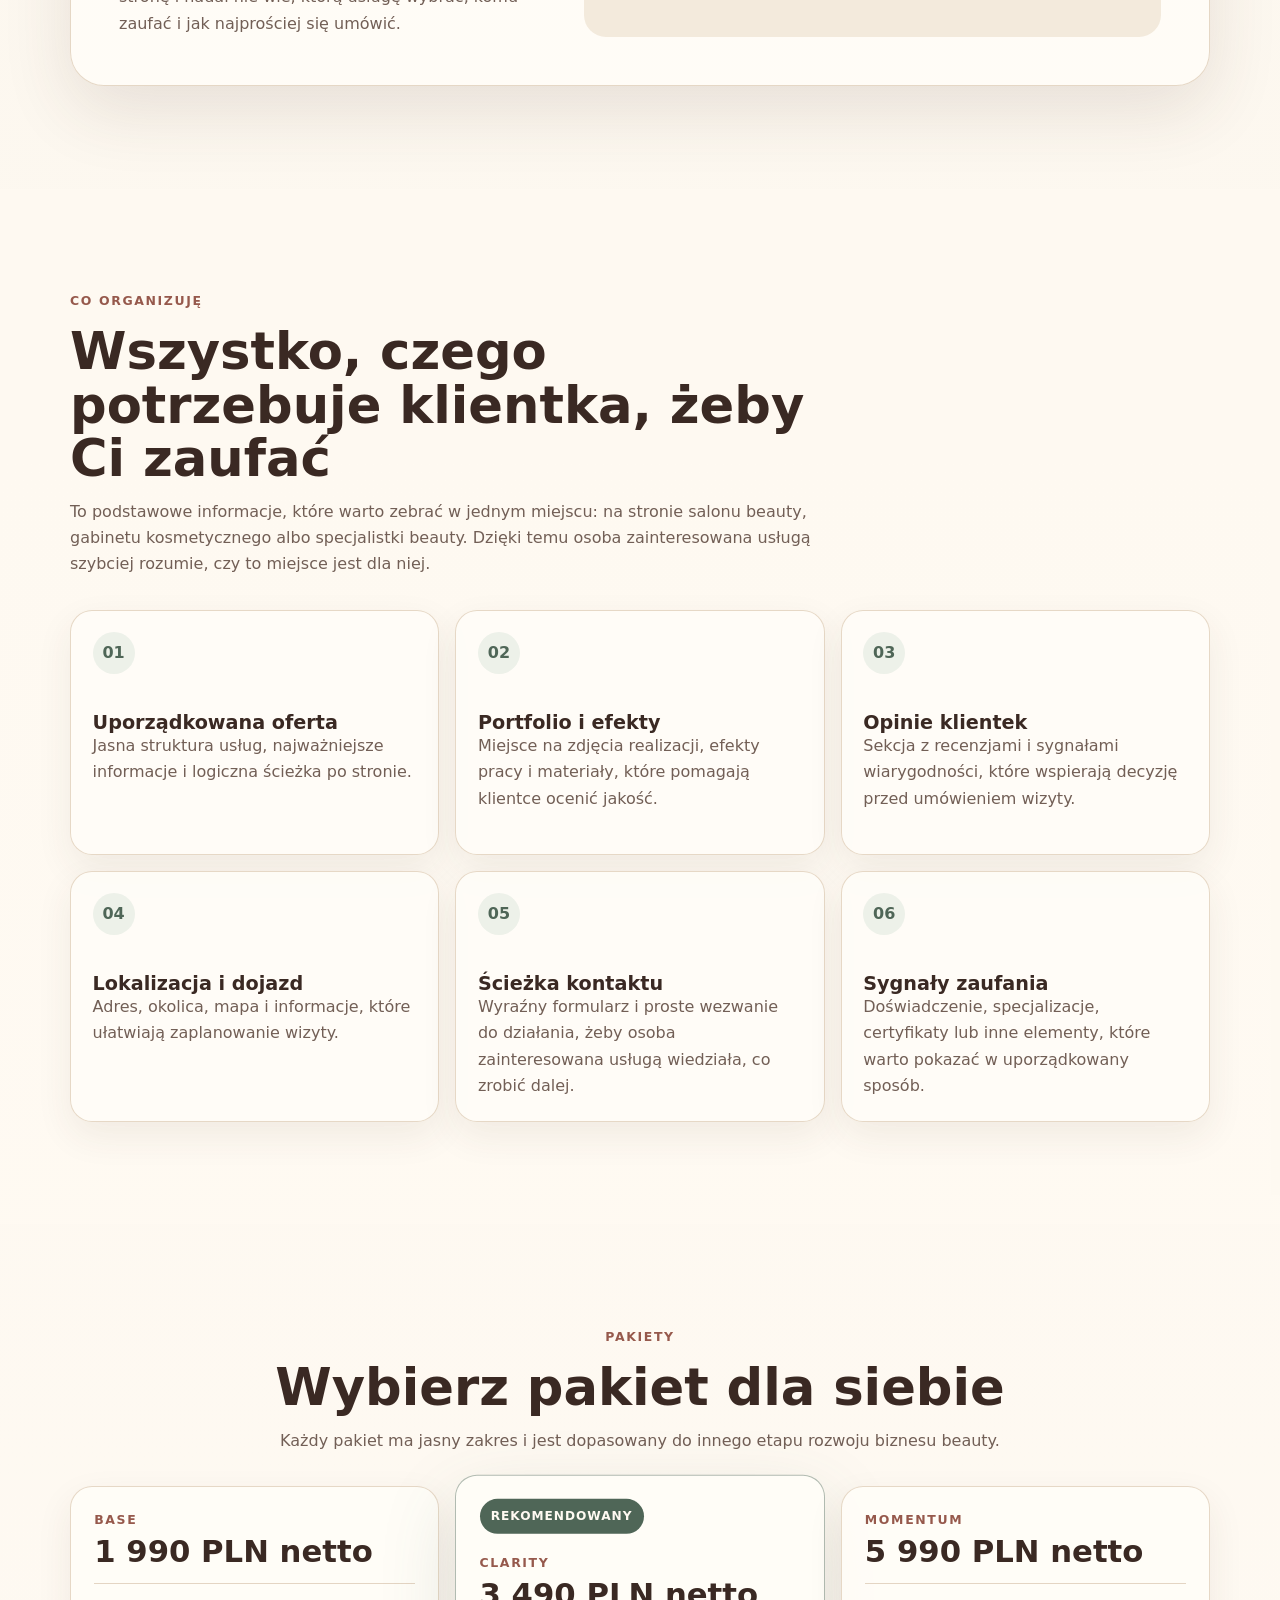
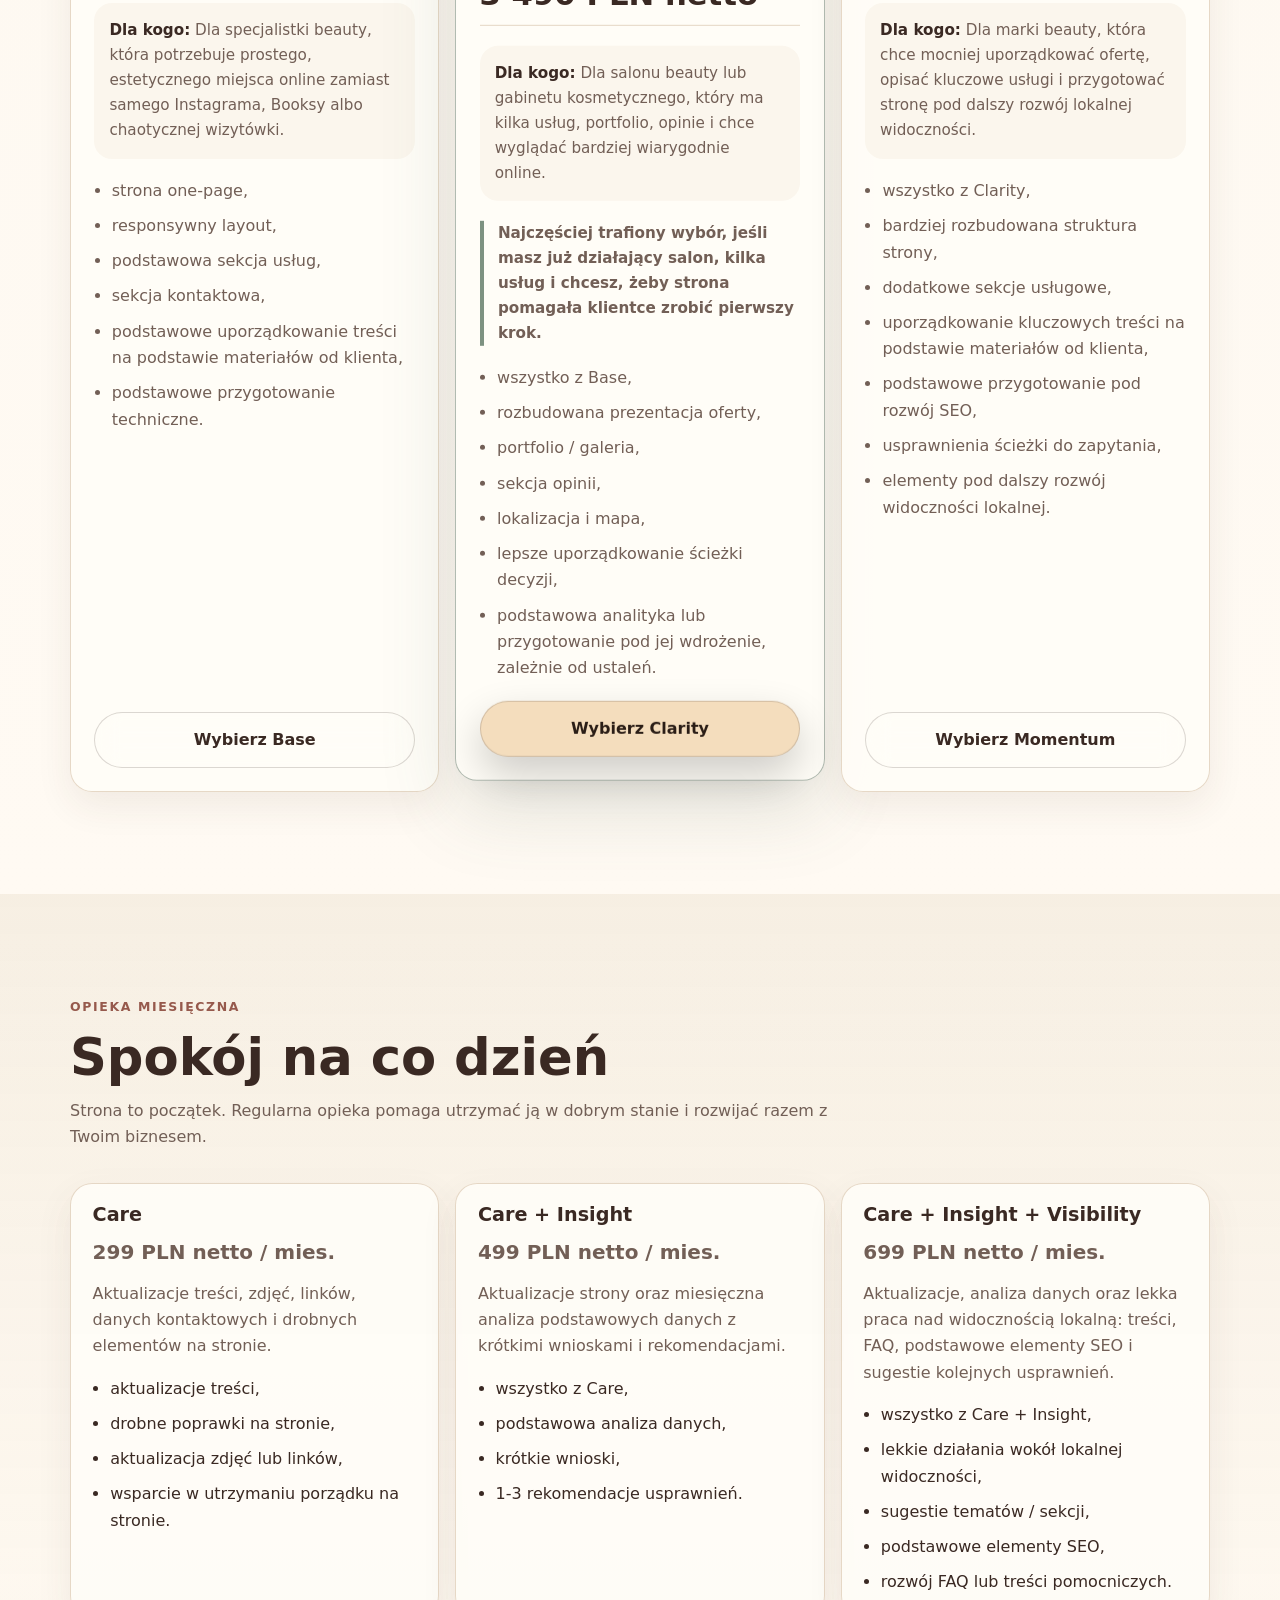
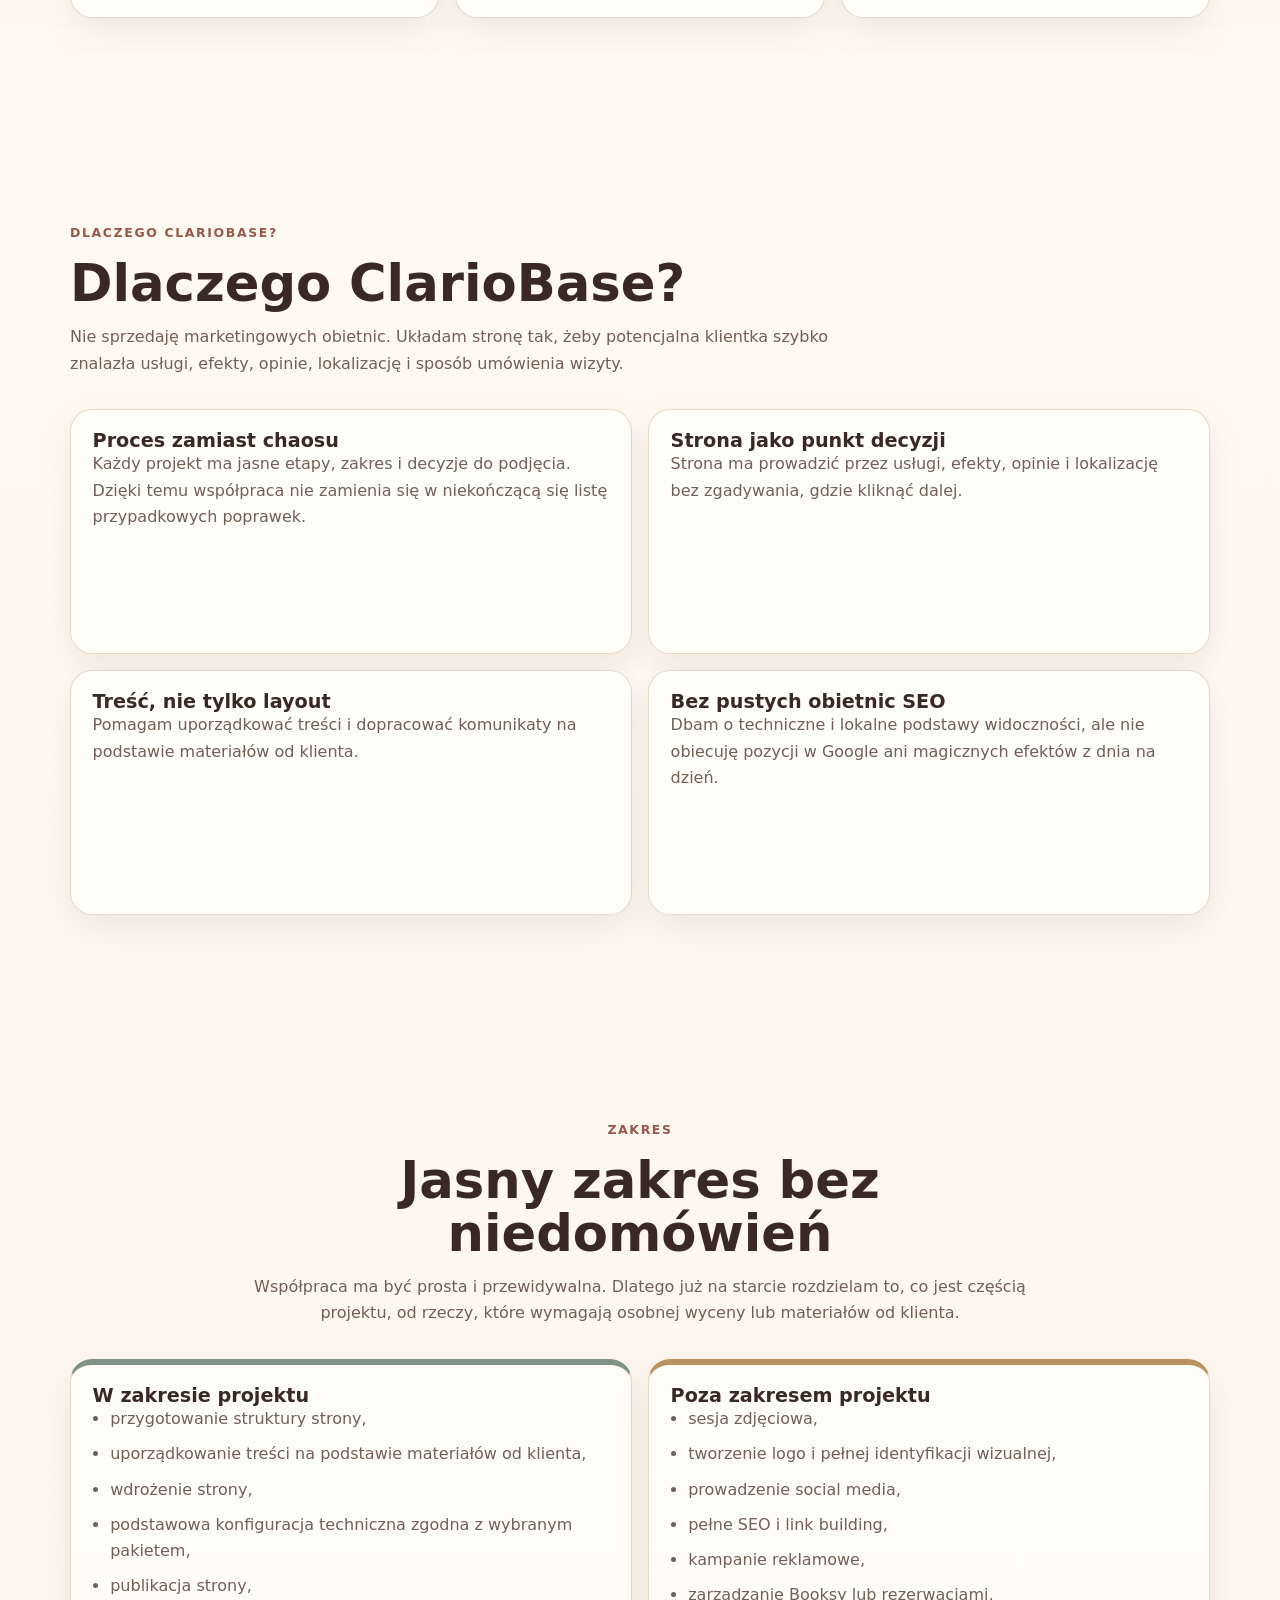
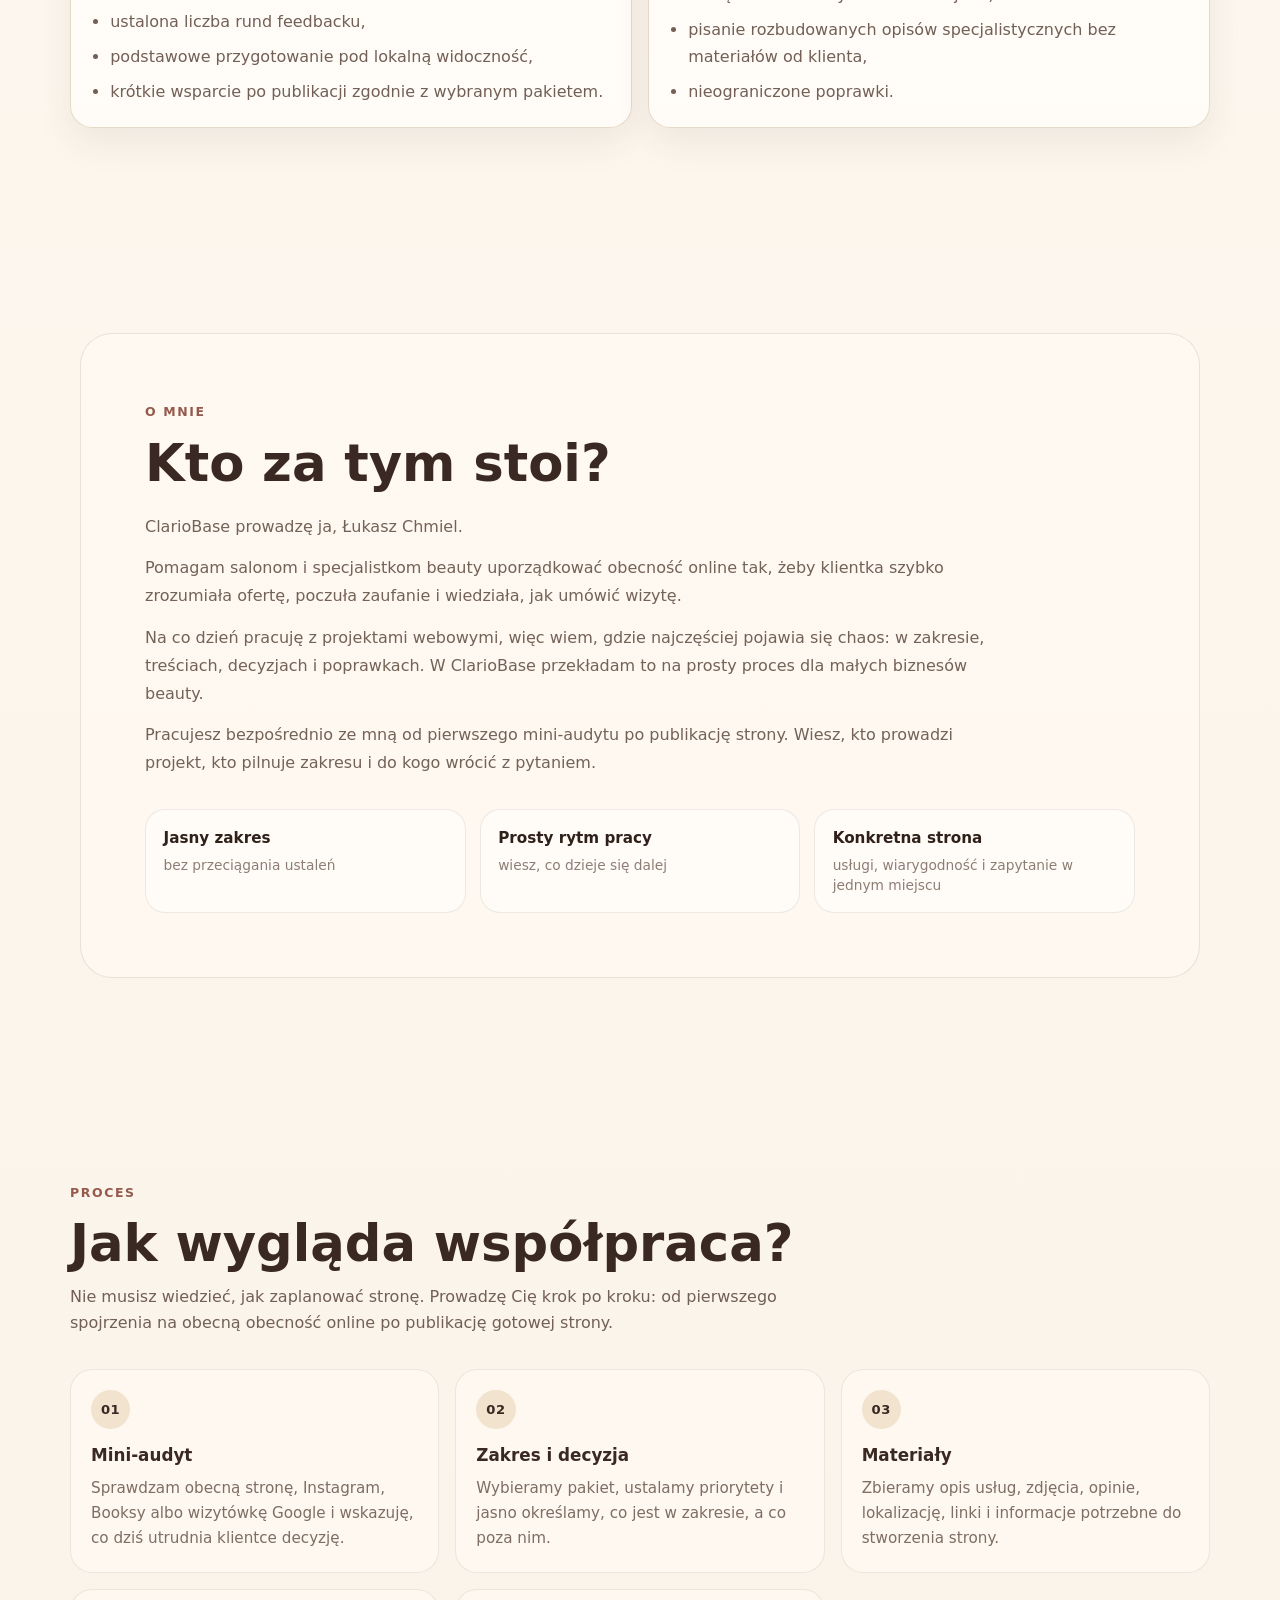
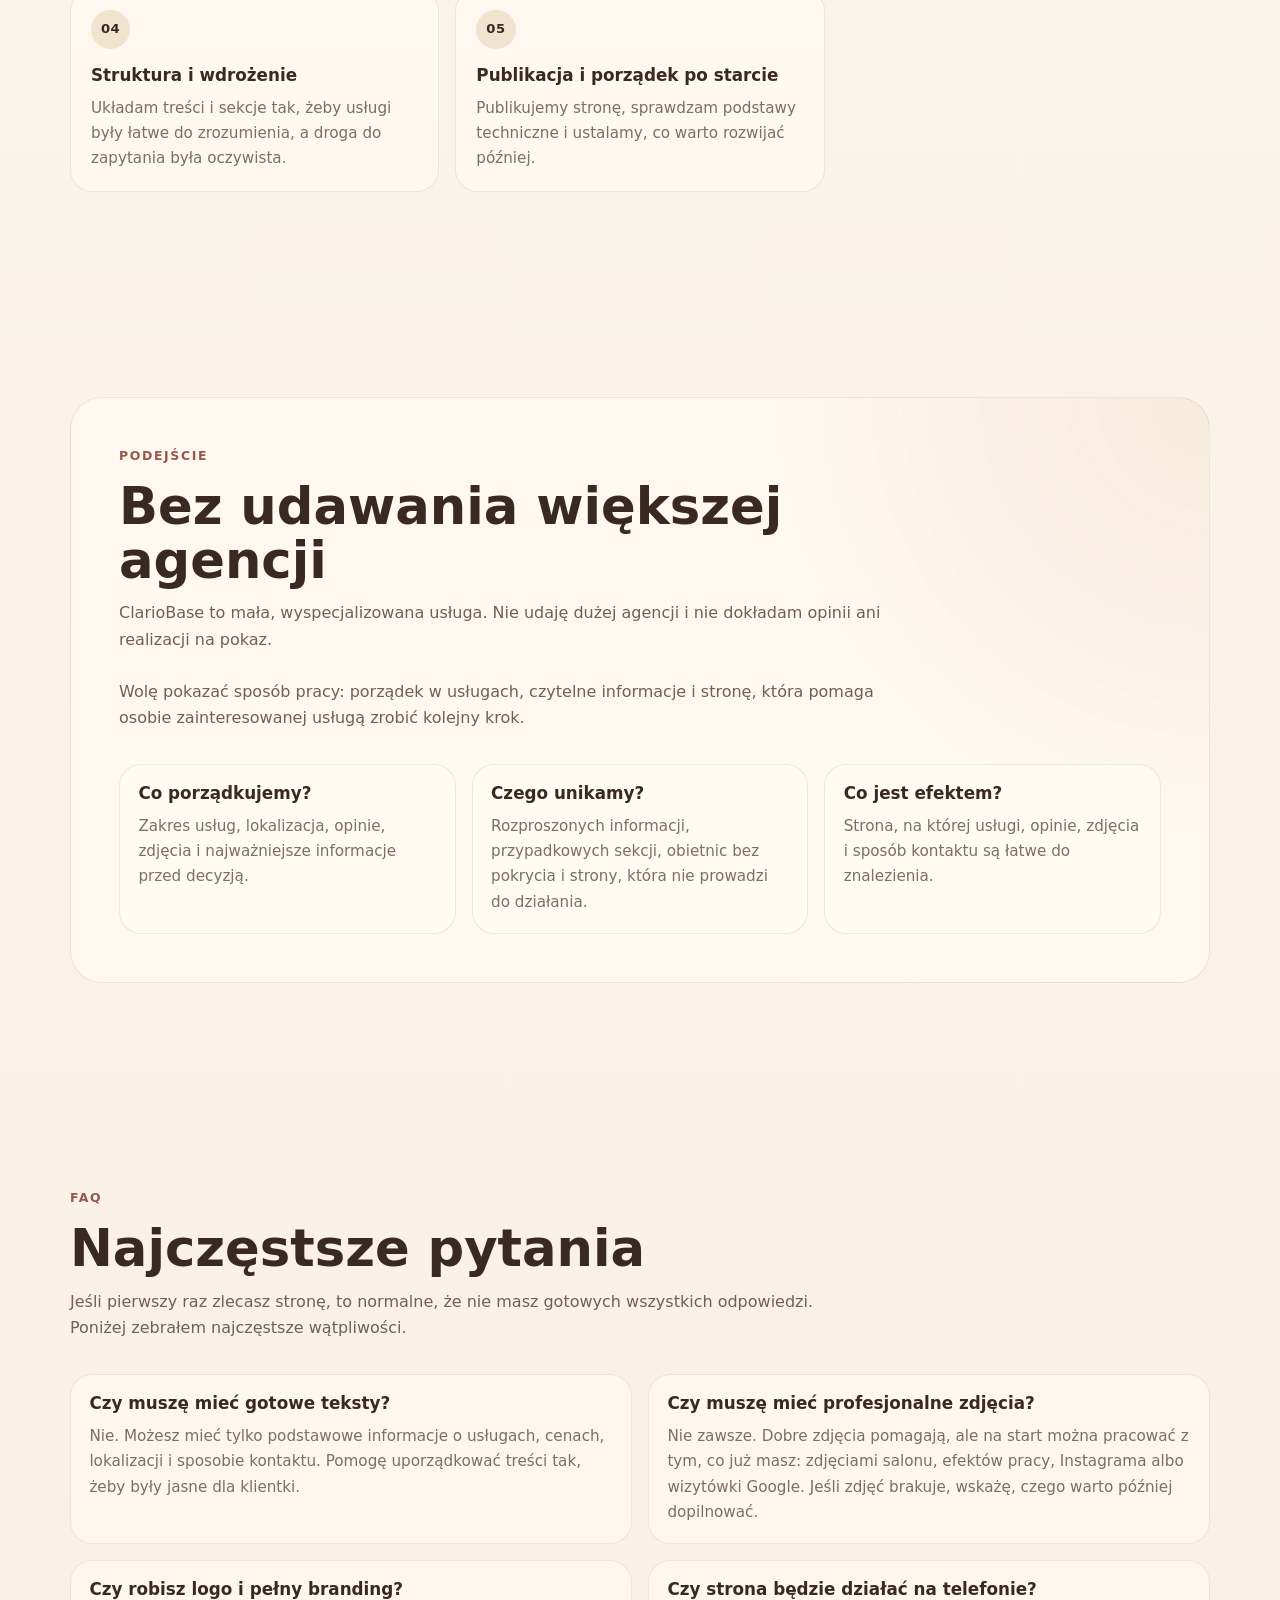
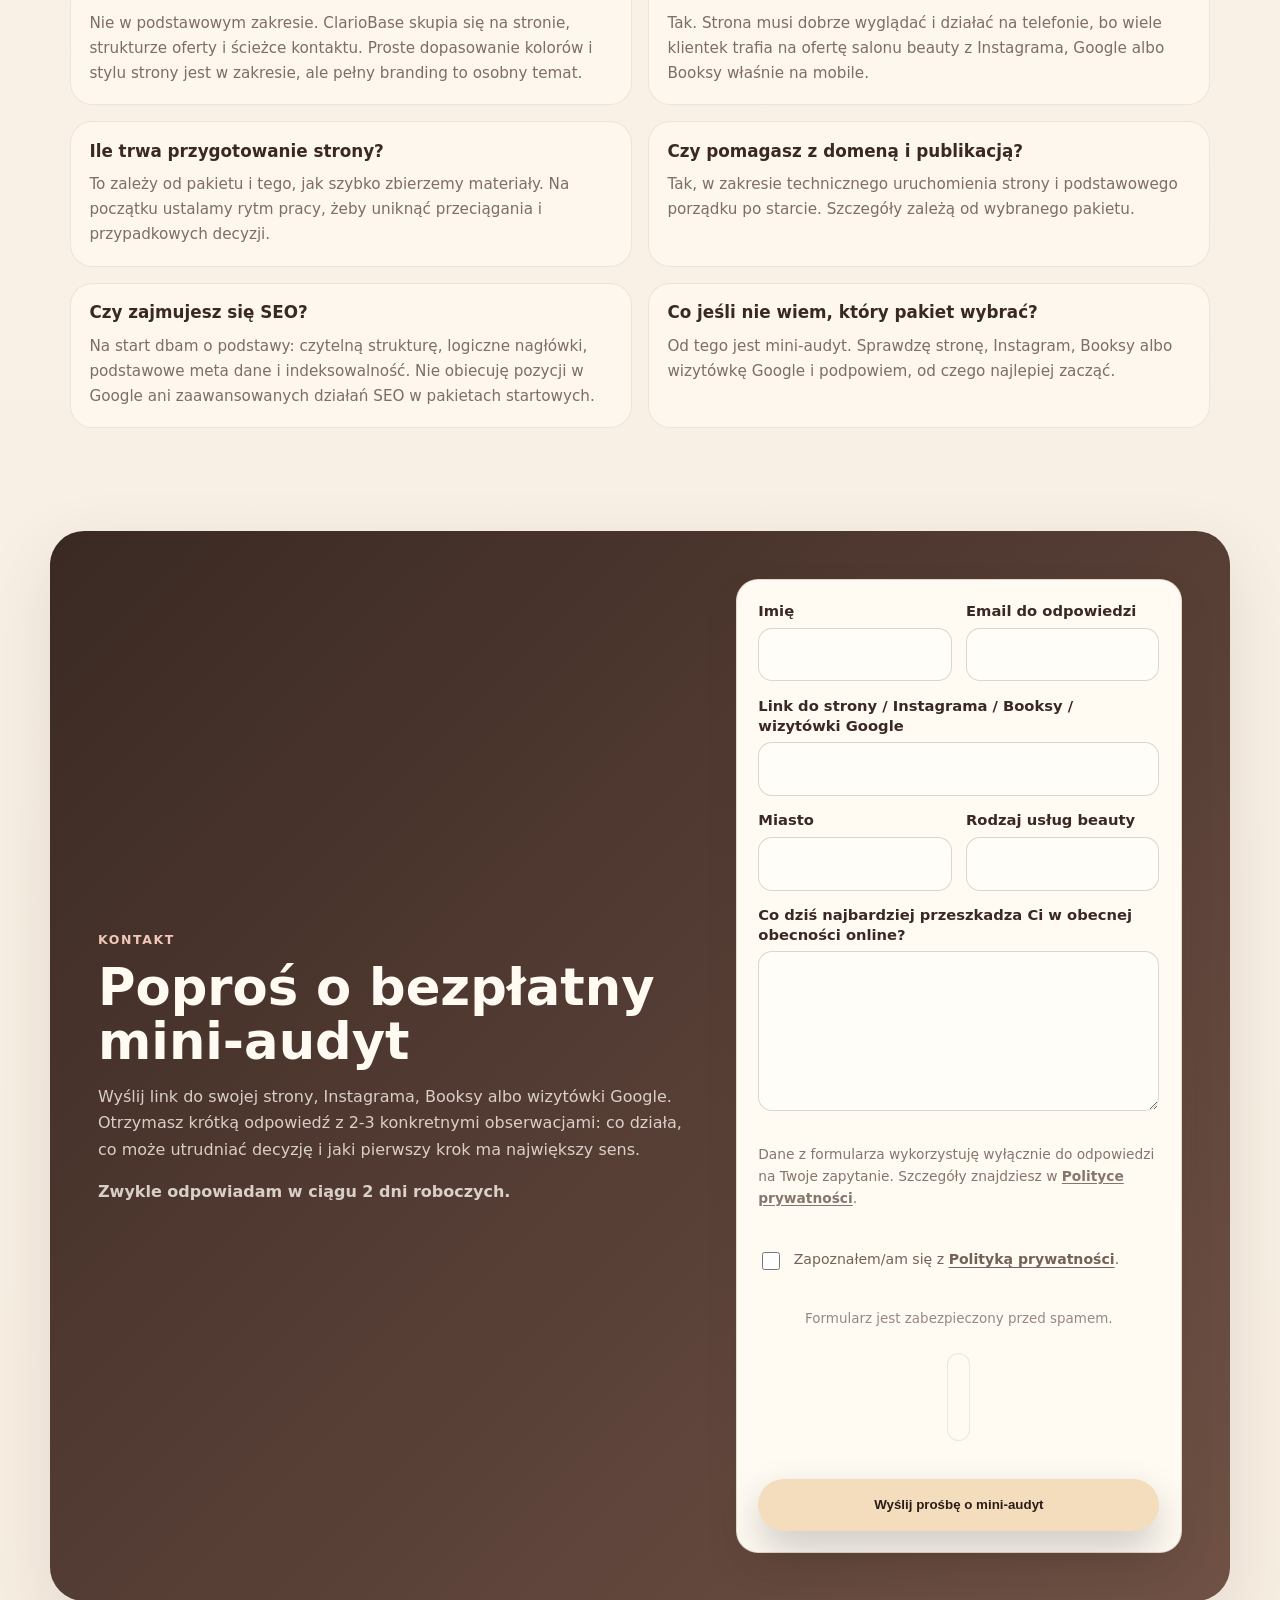
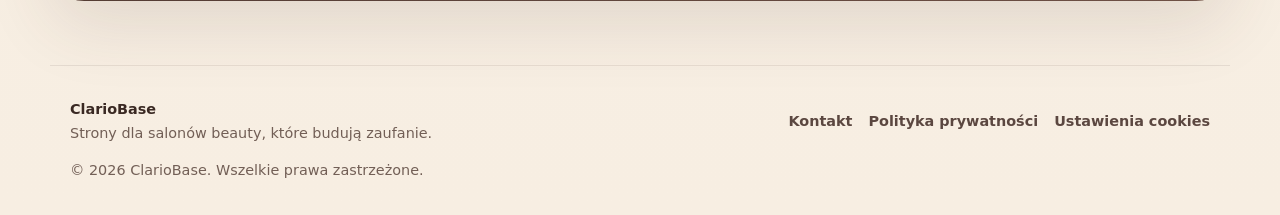
==== commit 5d6ece47: "Update page content and layout" ====
--- a/index.html
+++ b/index.html
@@ -3,6 +3,16 @@
   <head>
     <meta charset="utf-8" />
     <meta name="viewport" content="width=device-width, initial-scale=1" />
+    <script>
+      window.dataLayer = window.dataLayer || [];
+      function gtag(){ window.dataLayer.push(arguments); }
+      gtag('consent', 'default', {
+        ad_storage: 'denied',
+        analytics_storage: 'denied',
+        ad_user_data: 'denied',
+        ad_personalization: 'denied'
+      });
+    </script>
     <!-- Google Tag Manager -->
     <script>
       (function(w,d,s,l,i){w[l]=w[l]||[];w[l].push({'gtm.start':
@@ -700,11 +710,26 @@
         <nav class="footer-links" aria-label="Linki w stopce">
           <a href="#kontakt" data-analytics="cta-mini-audit" data-cta-location="footer">Kontakt</a>
           <a href="polityka-prywatnosci.html">Polityka prywatności</a>
+          <button class="footer-cookie-button" type="button" data-cookie-settings>Ustawienia cookies</button>
         </nav>
       </div>
       <p>© 2026 ClarioBase. Wszelkie prawa zastrzeżone.</p>
     </footer>
 
+    <div class="cookie-banner" role="dialog" aria-label="Ustawienia plików cookie" data-cookie-banner hidden>
+      <div class="cookie-banner__content">
+        <p>
+          Korzystam z plików cookie analitycznych, żeby sprawdzać, jak działa strona i co warto poprawić. Możesz
+          zaakceptować analitykę albo odmówić. Szczegóły znajdziesz w
+          <a href="polityka-prywatnosci.html">Polityce prywatności</a>.
+        </p>
+        <div class="cookie-banner__actions">
+          <button class="button cookie-button cookie-button--secondary" type="button" data-cookie-reject>Odrzucam</button>
+          <button class="button cookie-button cookie-button--primary" type="button" data-cookie-accept>Akceptuję analitykę</button>
+        </div>
+      </div>
+    </div>
+
     <script src="script.js" defer></script>
     <script src="https://challenges.cloudflare.com/turnstile/v0/api.js" defer></script>
   </body>
--- a/styles.css
+++ b/styles.css
@@ -1134,10 +1134,98 @@
   text-decoration: none;
 }
 
+.footer-cookie-button {
+  border: 0;
+  padding: 0;
+  color: var(--ink-soft);
+  background: transparent;
+  font: inherit;
+  font-weight: 800;
+  cursor: pointer;
+}
+
+.site-footer a:focus-visible,
+.footer-cookie-button:focus-visible {
+  outline: 2px solid rgba(143, 86, 70, .45);
+  outline-offset: 4px;
+  border-radius: 8px;
+}
+
 .footer-links {
   display: flex;
   flex-wrap: wrap;
   gap: .75rem 1rem;
+}
+
+.cookie-banner {
+  position: fixed;
+  right: 1rem;
+  bottom: 1rem;
+  z-index: 80;
+  width: min(760px, calc(100% - 2rem));
+  border: 1px solid #eadfce;
+  border-radius: 22px;
+  background: #fffaf3;
+  box-shadow: 0 20px 50px rgba(47, 33, 26, .16);
+}
+
+.cookie-banner[hidden] {
+  display: none;
+}
+
+.cookie-banner__content {
+  display: grid;
+  grid-template-columns: minmax(0, 1fr) auto;
+  gap: 1rem;
+  align-items: center;
+  padding: 1rem;
+}
+
+.cookie-banner p {
+  margin: 0;
+  color: #2f211a;
+  font-size: .92rem;
+  line-height: 1.55;
+}
+
+.cookie-banner a {
+  color: inherit;
+  font-weight: 800;
+  text-decoration: underline;
+  text-underline-offset: .18em;
+}
+
+.cookie-banner__actions {
+  display: flex;
+  gap: .65rem;
+  align-items: center;
+}
+
+.cookie-button {
+  min-height: 44px;
+  padding: .72rem 1rem;
+  border-radius: 999px;
+  border: 1px solid transparent;
+  font-size: .9rem;
+  white-space: nowrap;
+  cursor: pointer;
+}
+
+.cookie-button--primary {
+  color: #fffaf3;
+  background: var(--sage-dark);
+  border-color: var(--sage-dark);
+}
+
+.cookie-button--secondary {
+  color: #2f211a;
+  background: transparent;
+  border-color: rgba(85, 62, 49, .20);
+}
+
+.cookie-button:focus-visible {
+  outline: 3px solid rgba(143, 86, 70, .35);
+  outline-offset: 3px;
 }
 
 .legal-shell {
@@ -1497,6 +1585,28 @@
     padding: .65rem .35rem;
   }
 
+  .cookie-banner {
+    right: .75rem;
+    bottom: .75rem;
+    width: calc(100% - 1.5rem);
+    border-radius: 18px;
+  }
+
+  .cookie-banner__content {
+    grid-template-columns: 1fr;
+    padding: .95rem;
+  }
+
+  .cookie-banner__actions {
+    flex-direction: column-reverse;
+    align-items: stretch;
+  }
+
+  .cookie-button {
+    width: 100%;
+    white-space: normal;
+  }
+
   .footer-inner {
     flex-direction: column;
     align-items: flex-start;
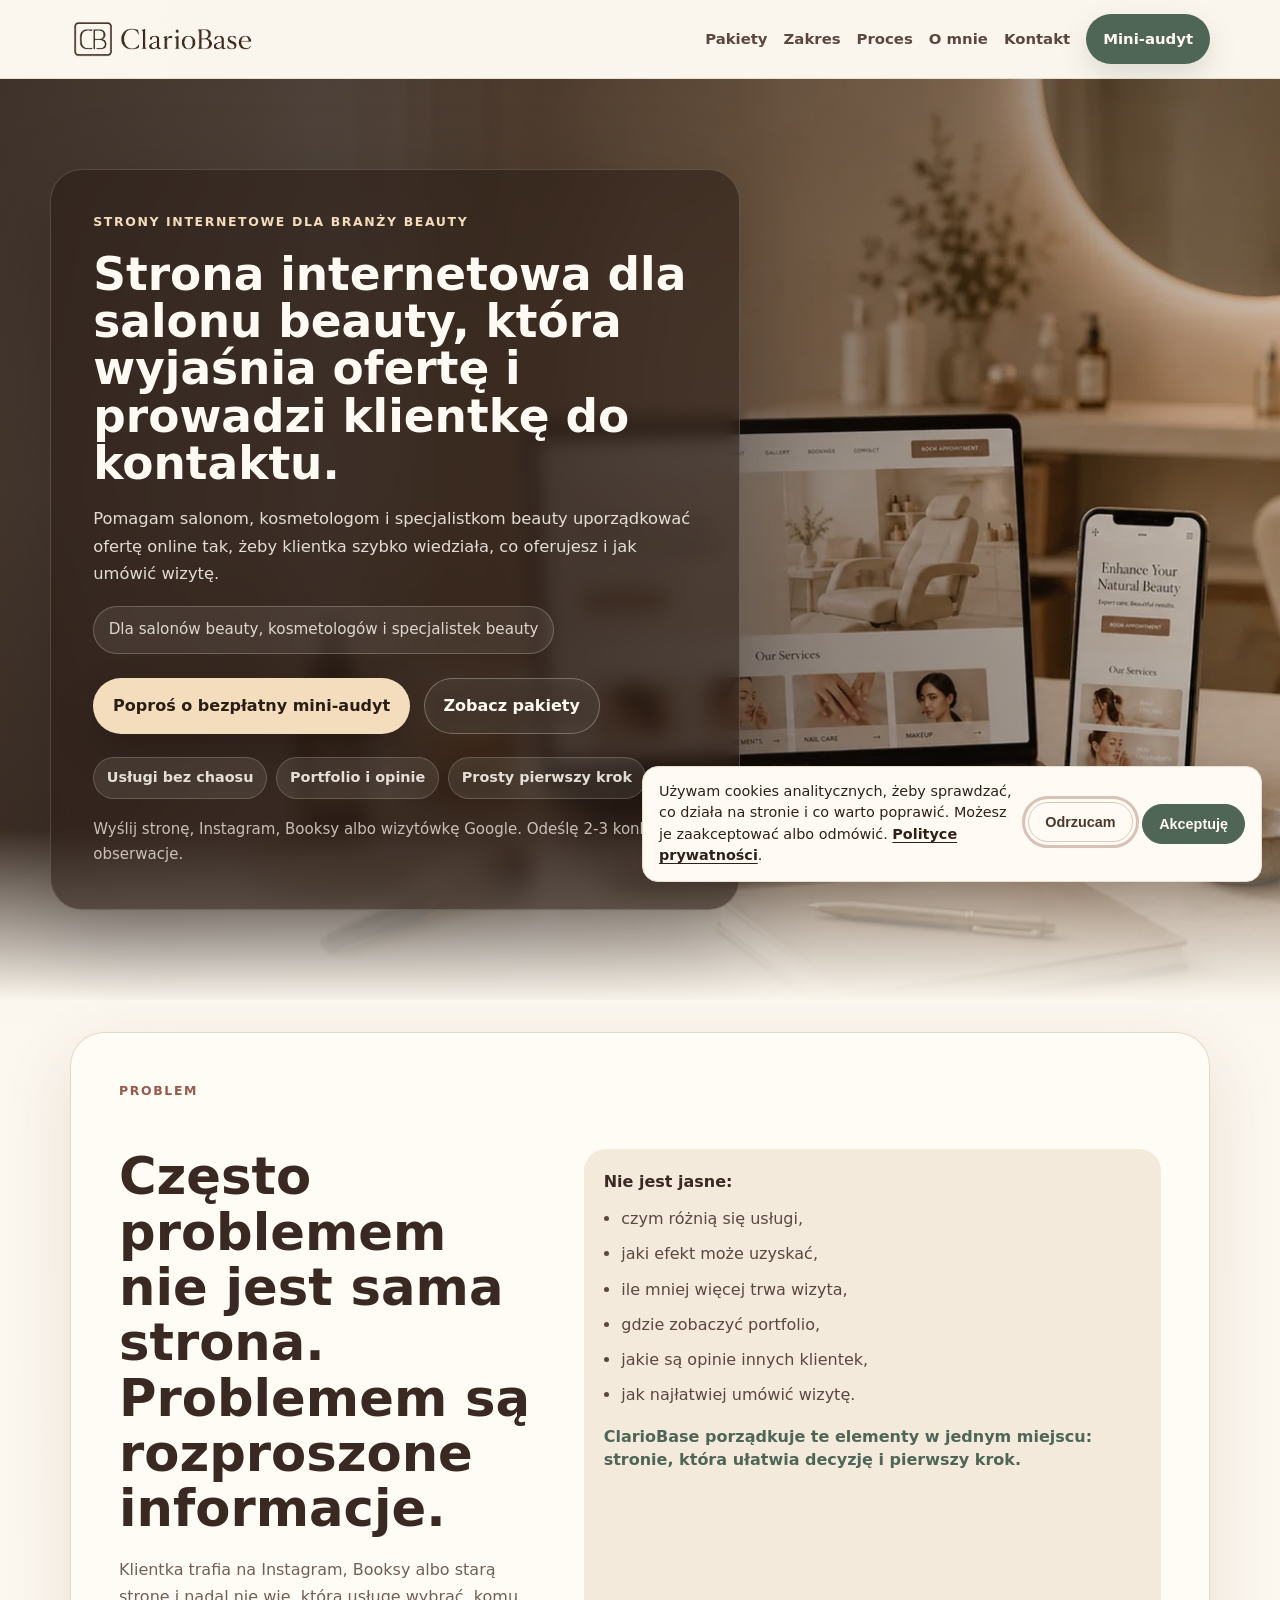
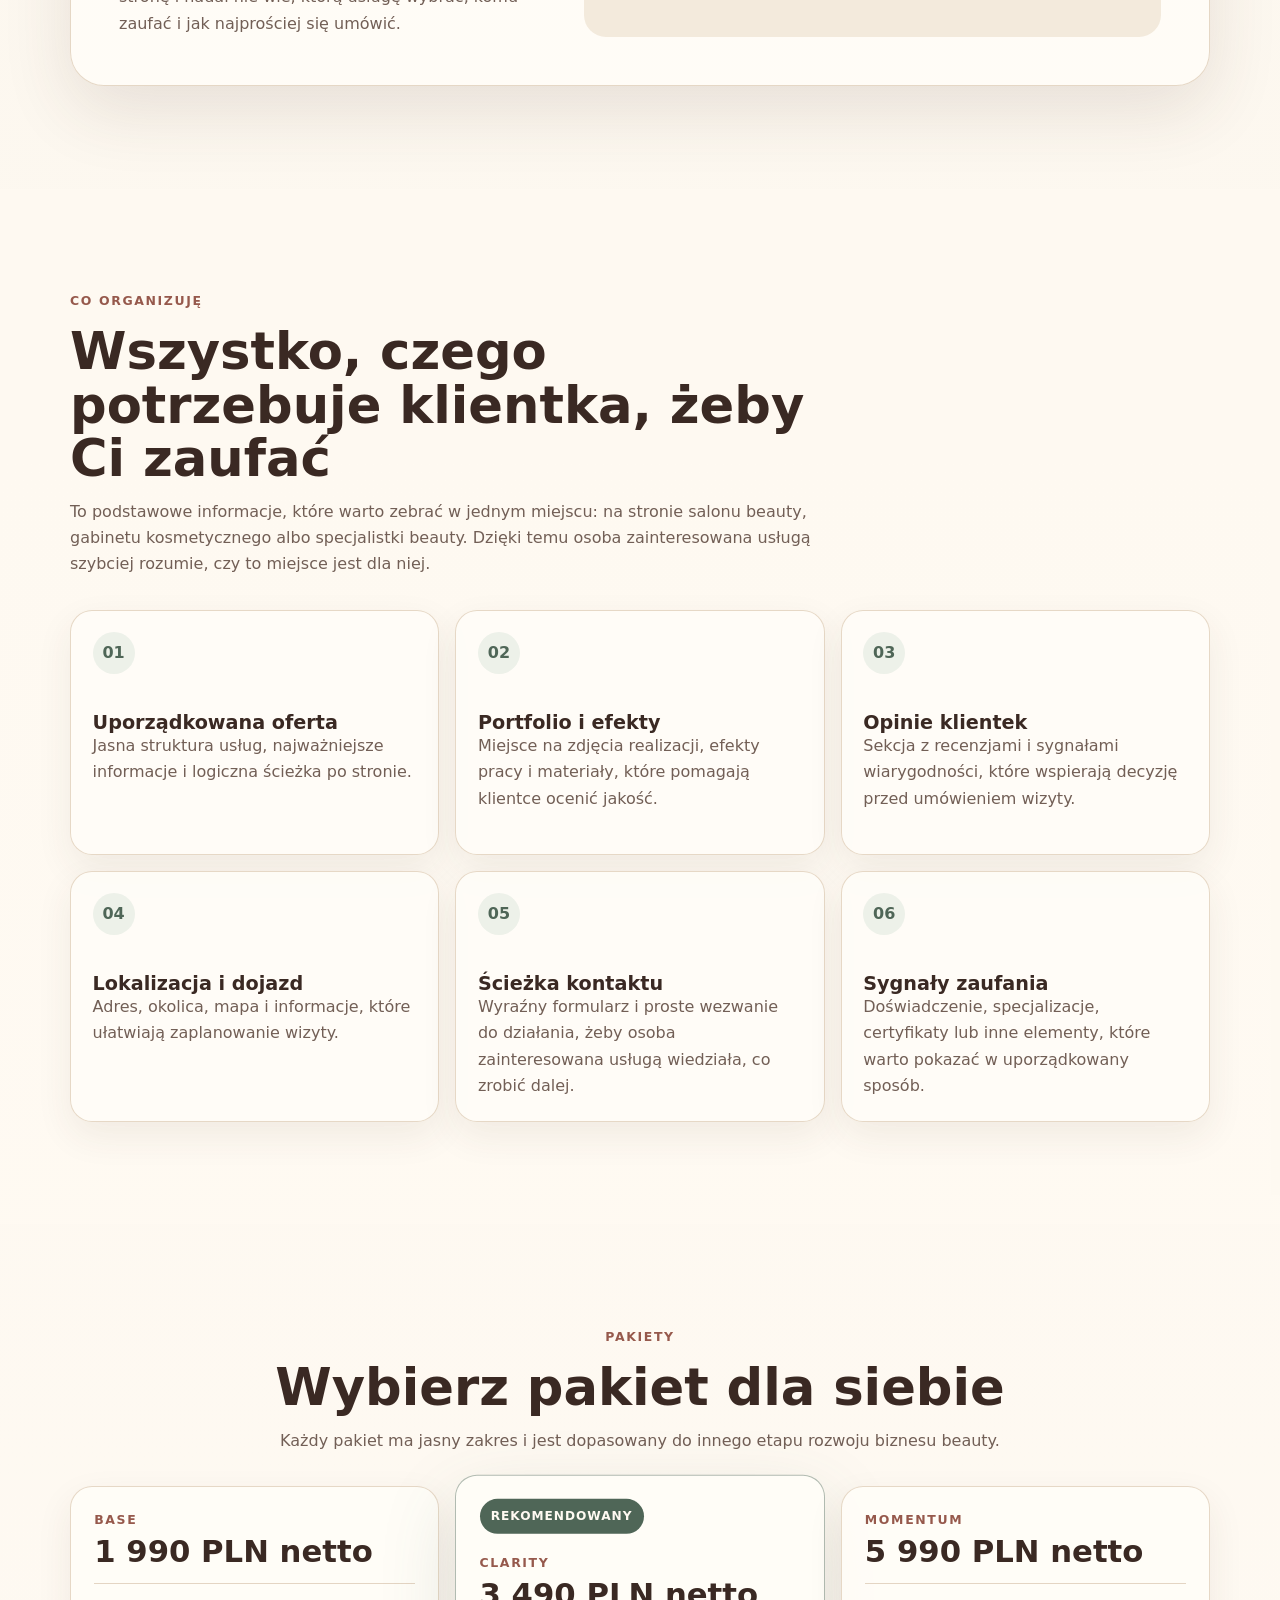
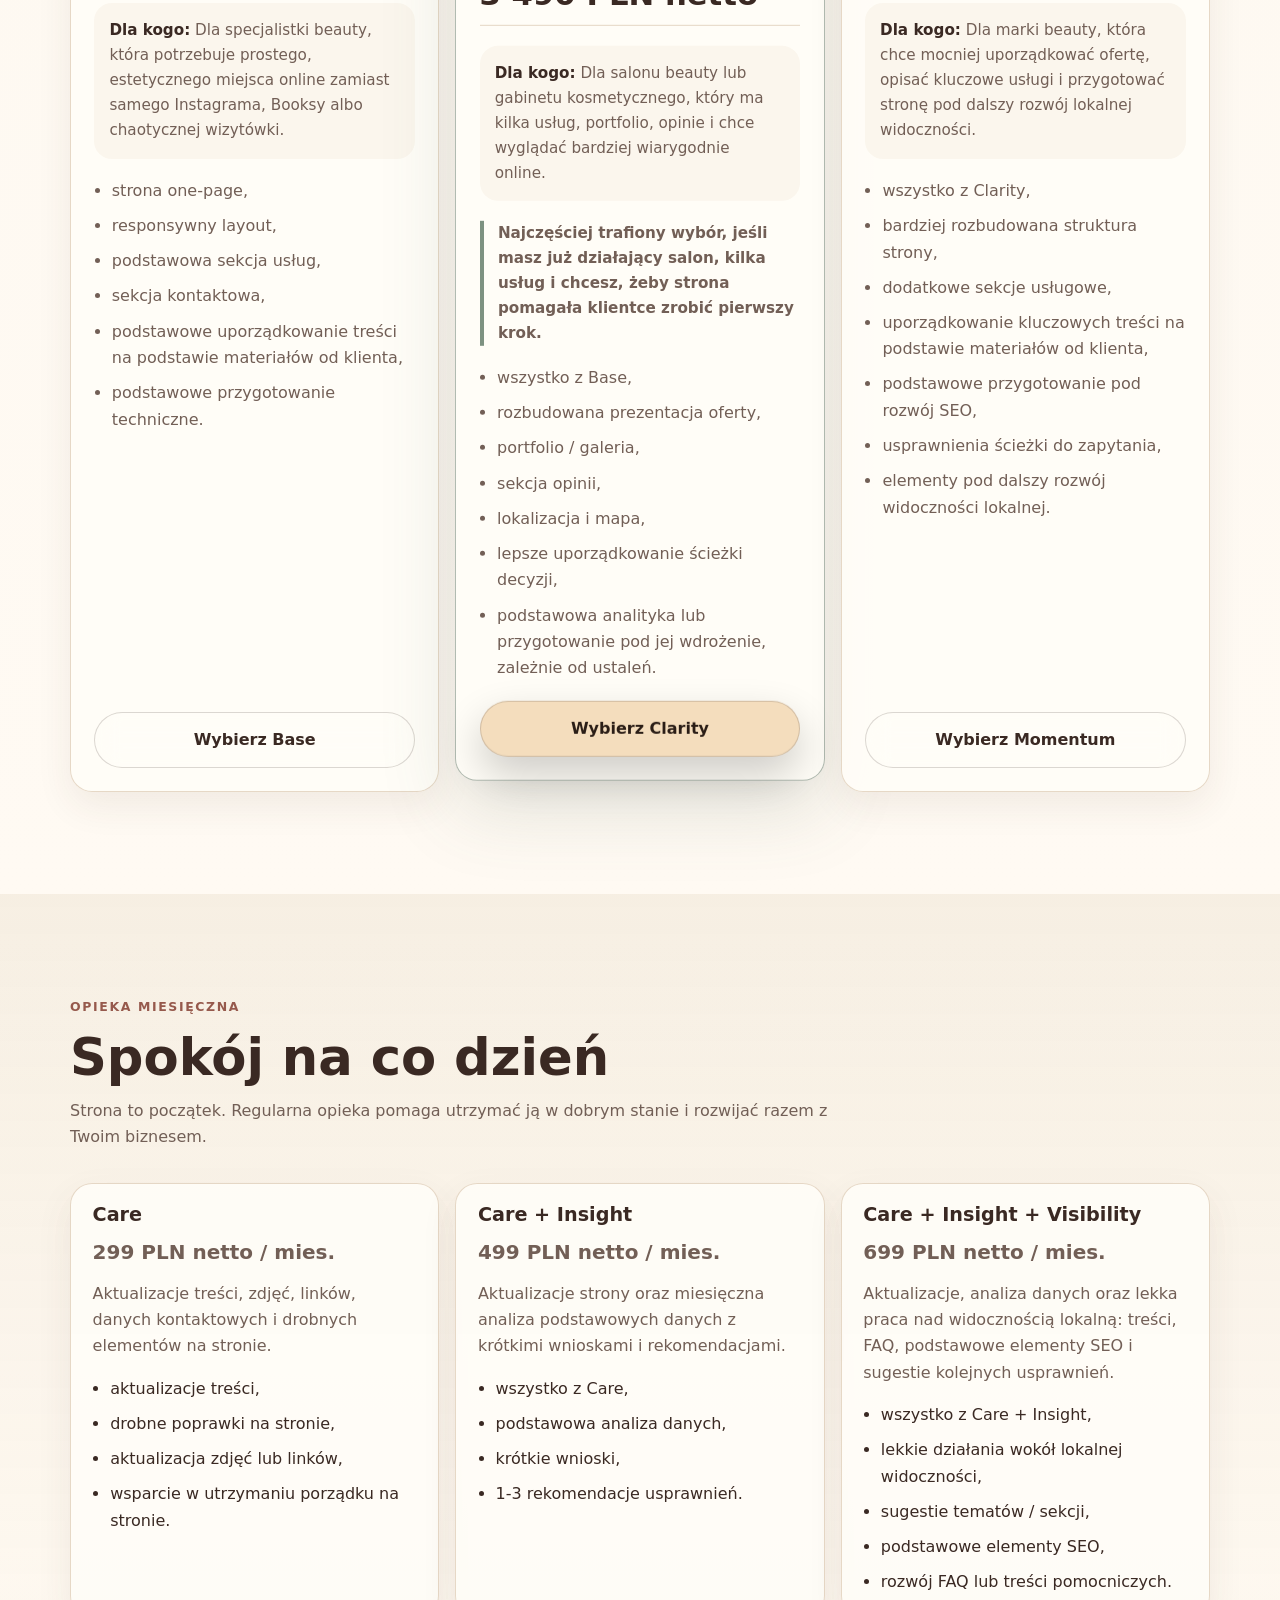
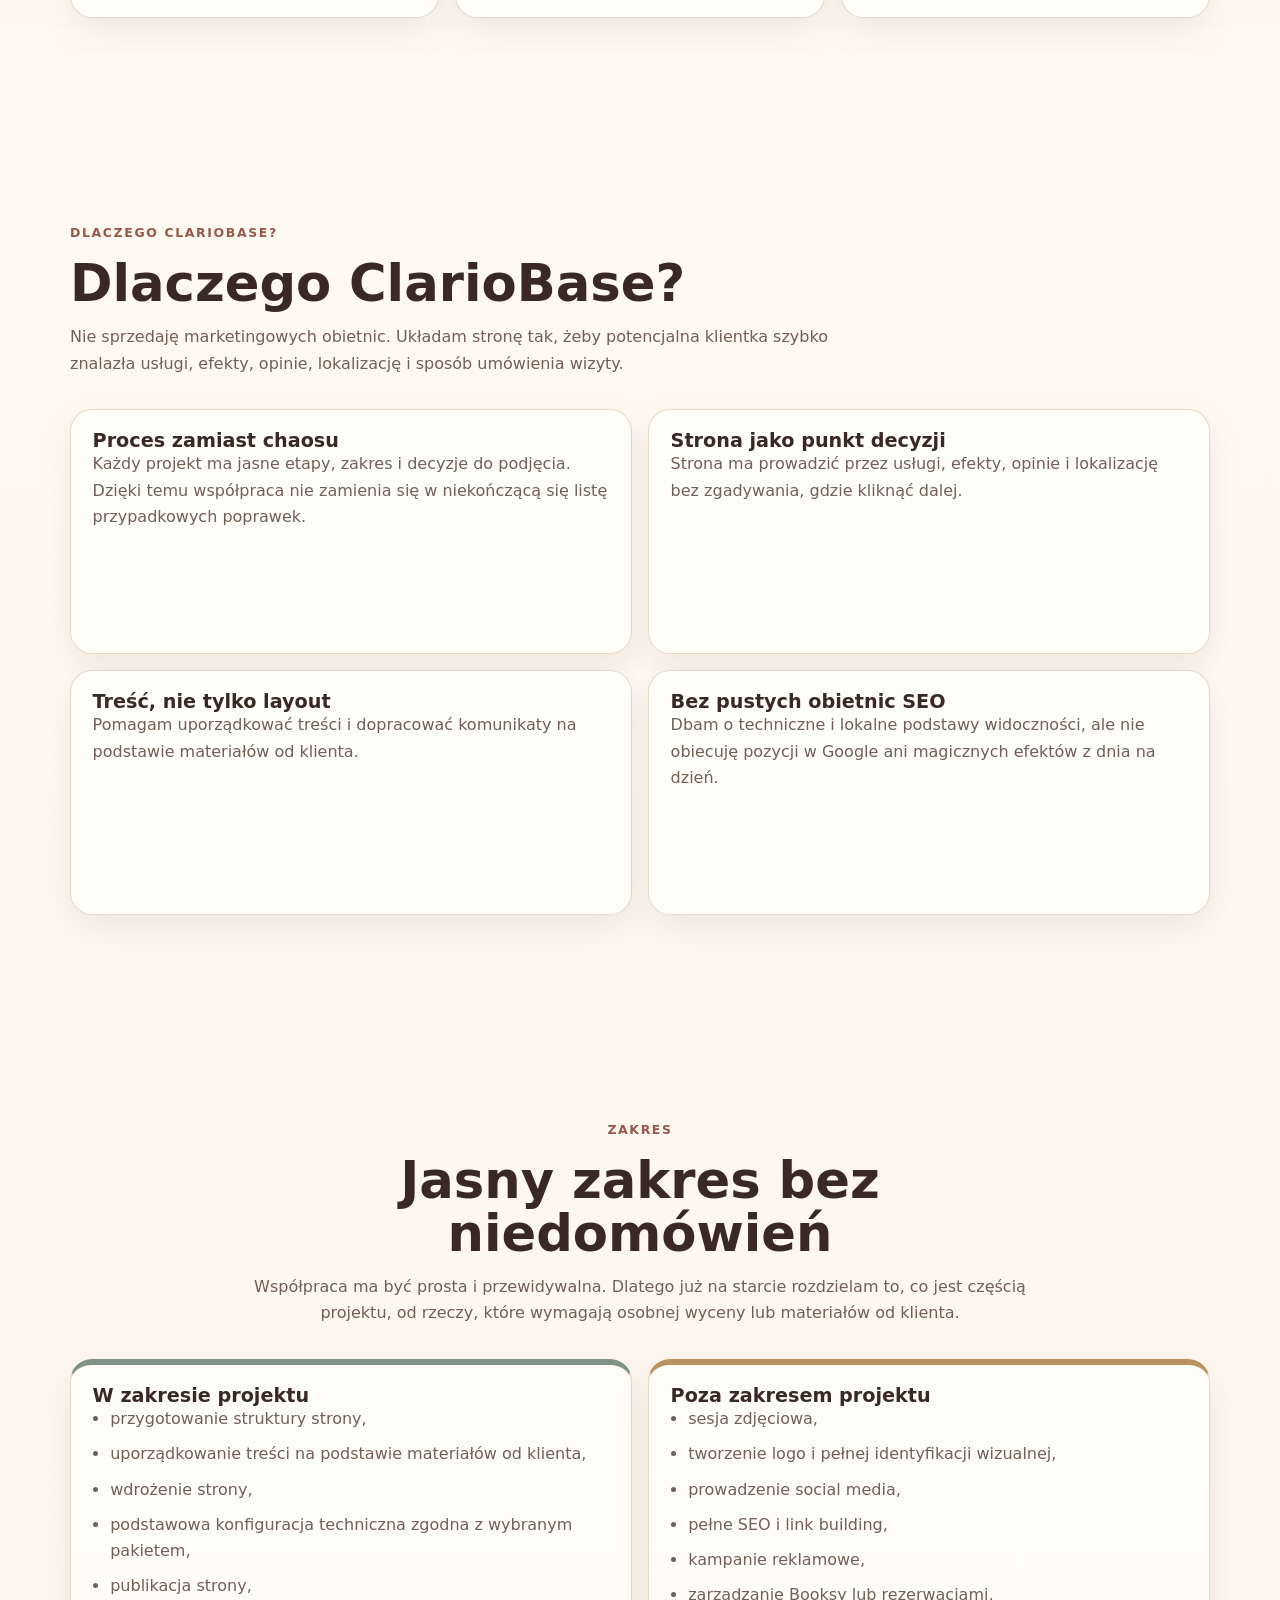
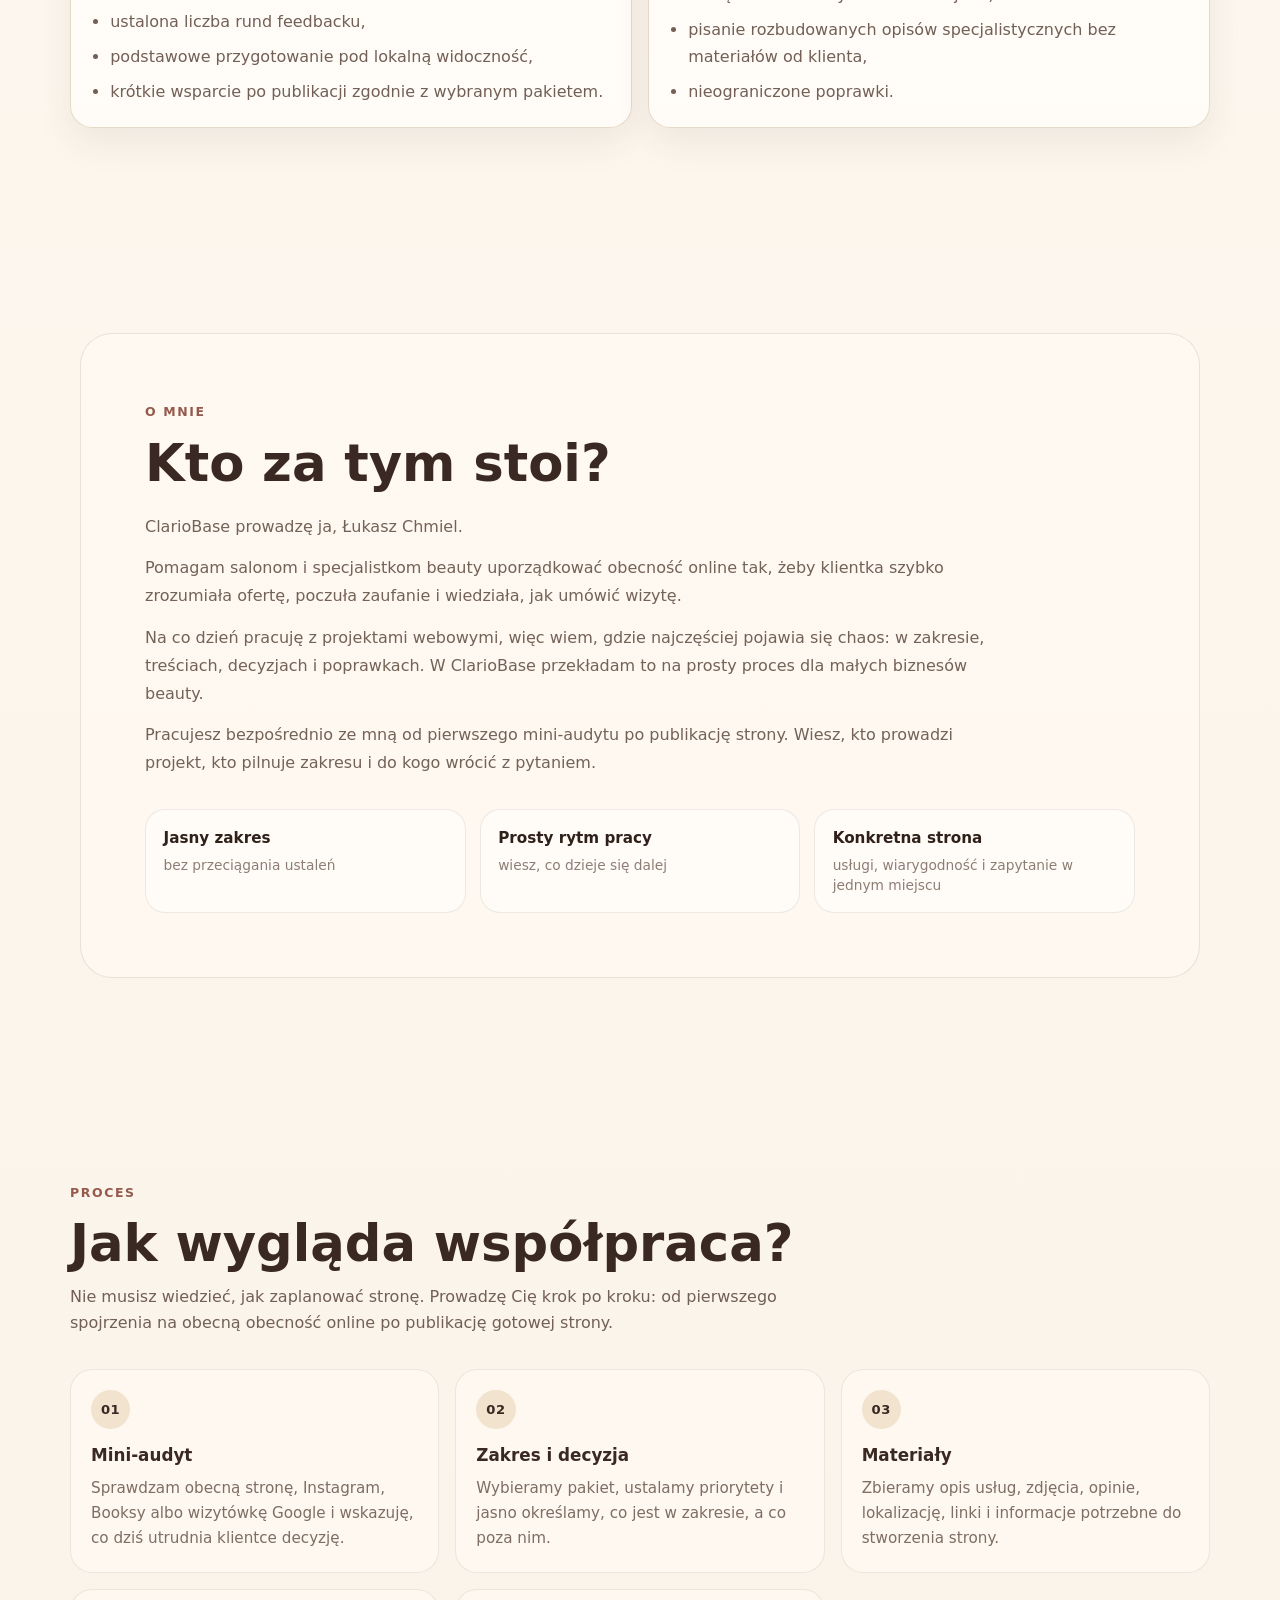
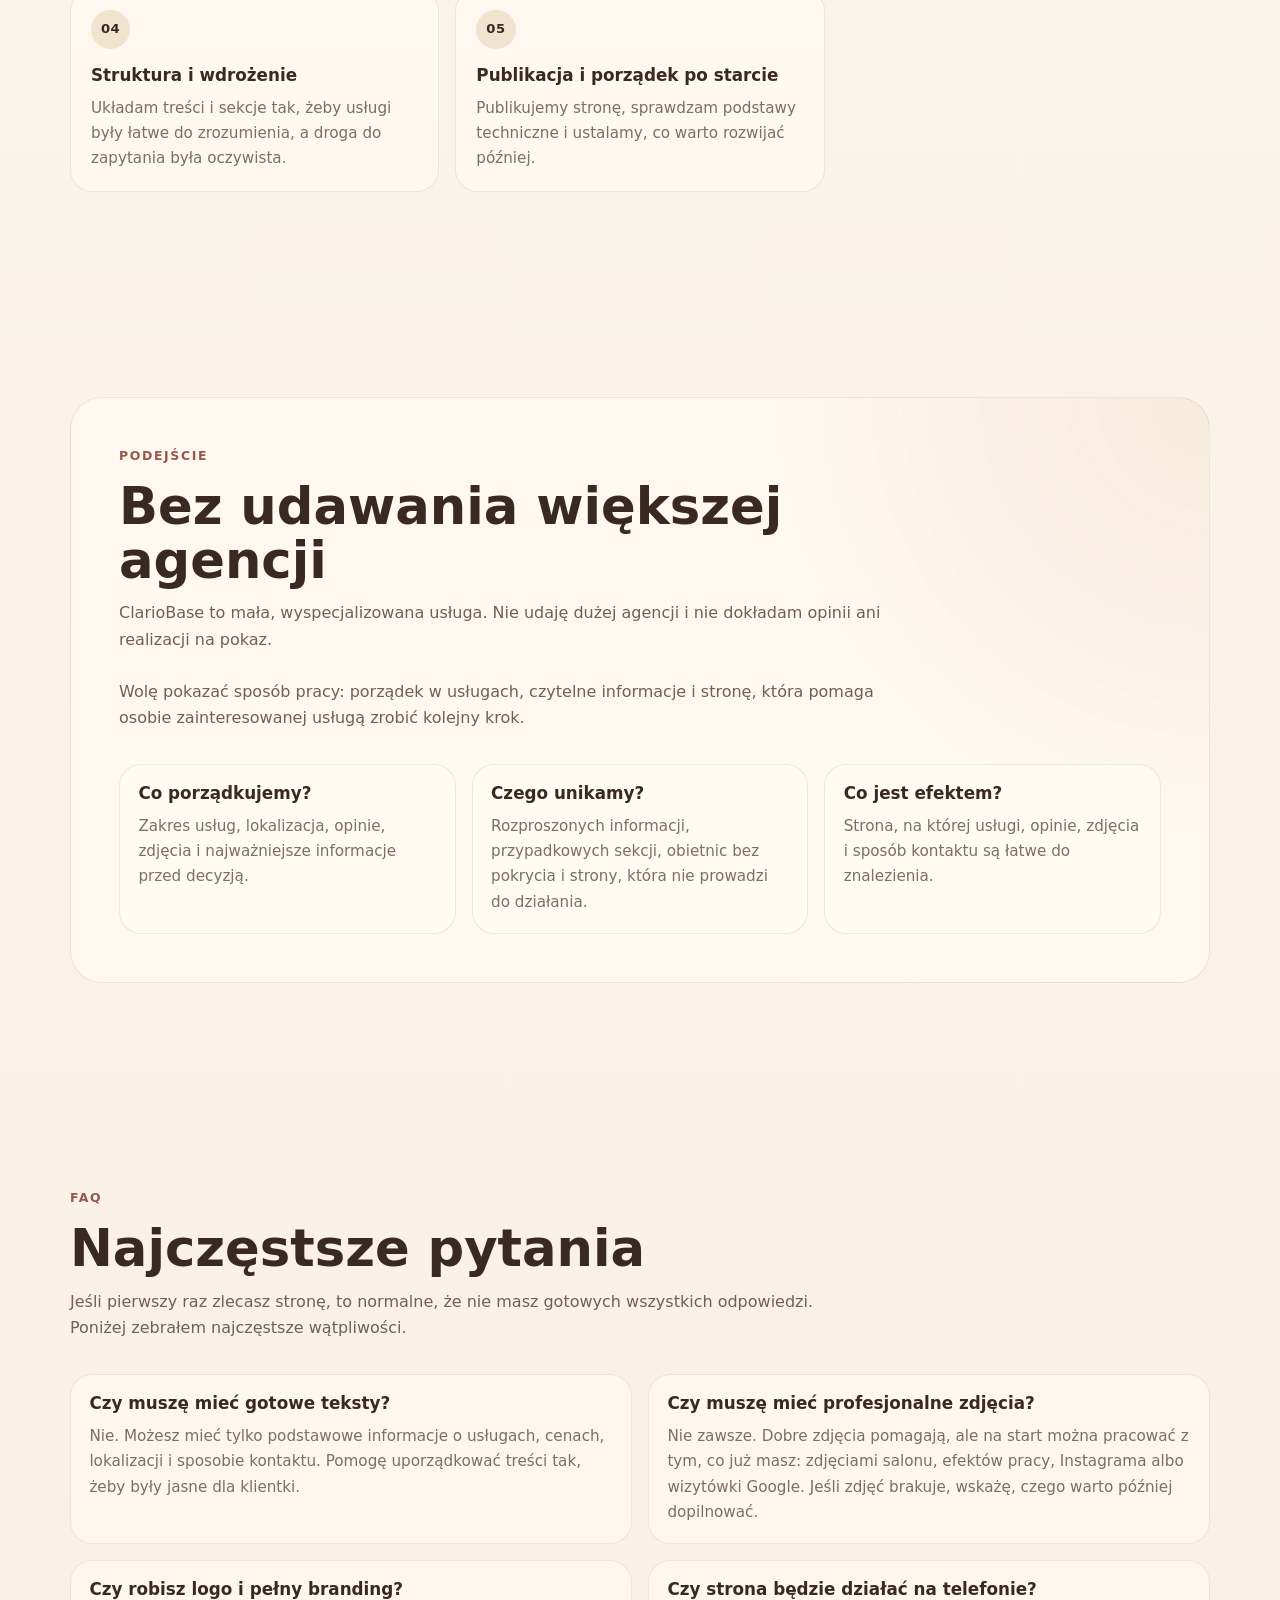
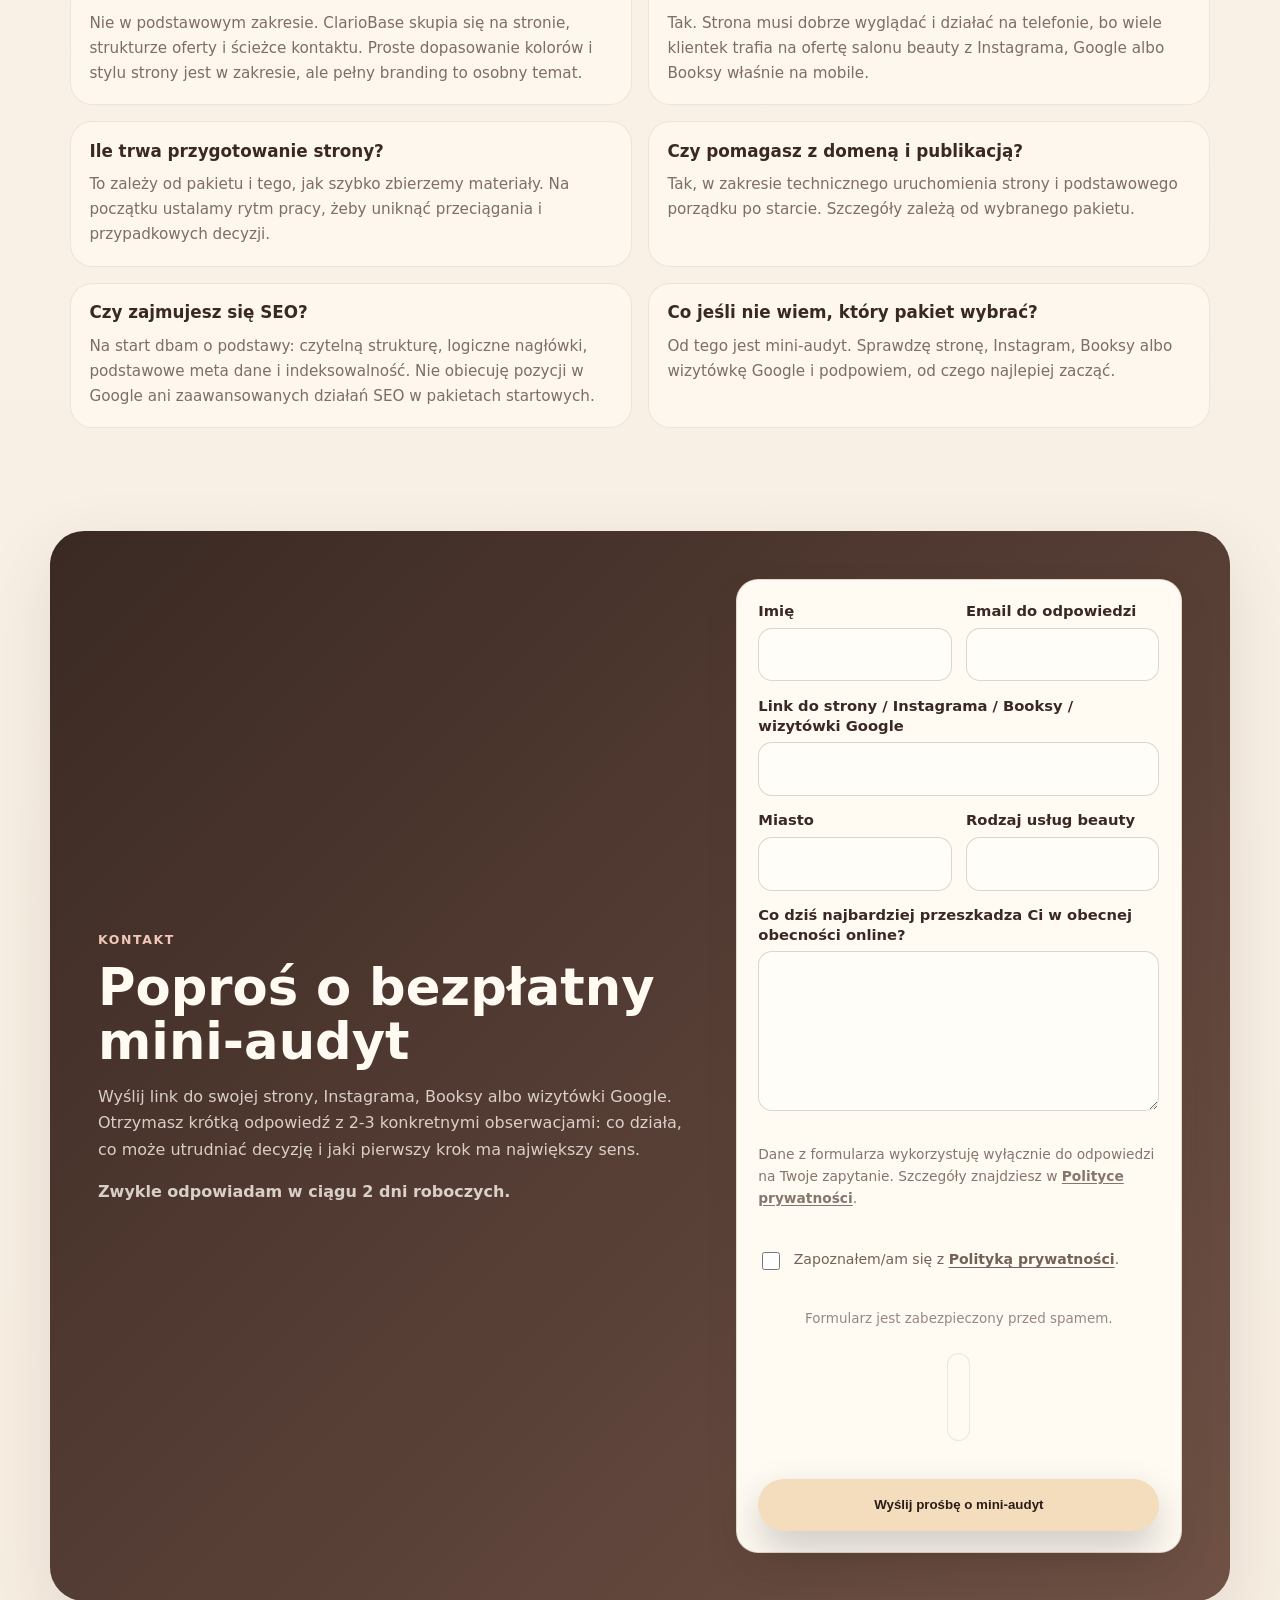
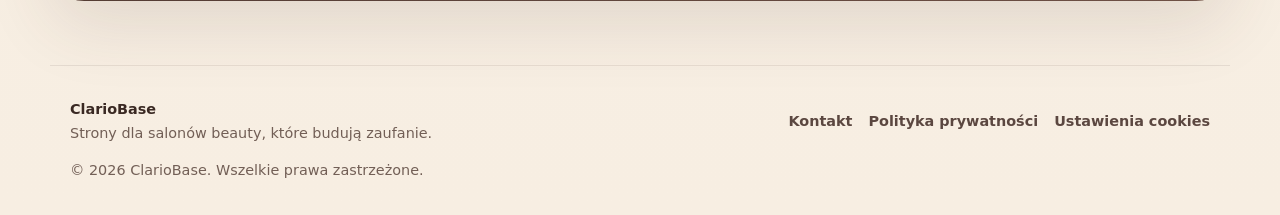
==== commit ee7177b8: "Update main page layout" ====
--- a/index.html
+++ b/index.html
@@ -719,13 +719,13 @@
     <div class="cookie-banner" role="dialog" aria-label="Ustawienia plików cookie" data-cookie-banner hidden>
       <div class="cookie-banner__content">
         <p>
-          Korzystam z plików cookie analitycznych, żeby sprawdzać, jak działa strona i co warto poprawić. Możesz
-          zaakceptować analitykę albo odmówić. Szczegóły znajdziesz w
+          Używam cookies analitycznych, żeby sprawdzać, co działa na stronie i co warto poprawić. Możesz je zaakceptować
+          albo odmówić.
           <a href="polityka-prywatnosci.html">Polityce prywatności</a>.
         </p>
         <div class="cookie-banner__actions">
           <button class="button cookie-button cookie-button--secondary" type="button" data-cookie-reject>Odrzucam</button>
-          <button class="button cookie-button cookie-button--primary" type="button" data-cookie-accept>Akceptuję analitykę</button>
+          <button class="button cookie-button cookie-button--primary" type="button" data-cookie-accept>Akceptuję</button>
         </div>
       </div>
     </div>
--- a/styles.css
+++ b/styles.css
@@ -1159,14 +1159,14 @@
 
 .cookie-banner {
   position: fixed;
-  right: 1rem;
-  bottom: 1rem;
+  right: 18px;
+  bottom: 18px;
   z-index: 80;
-  width: min(760px, calc(100% - 2rem));
+  width: min(620px, calc(100% - 36px));
   border: 1px solid #eadfce;
-  border-radius: 22px;
+  border-radius: 16px;
   background: #fffaf3;
-  box-shadow: 0 20px 50px rgba(47, 33, 26, .16);
+  box-shadow: 0 12px 32px rgba(47, 33, 26, .12);
 }
 
 .cookie-banner[hidden] {
@@ -1176,39 +1176,41 @@
 .cookie-banner__content {
   display: grid;
   grid-template-columns: minmax(0, 1fr) auto;
-  gap: 1rem;
+  gap: 14px;
   align-items: center;
-  padding: 1rem;
+  padding: 14px 16px;
 }
 
 .cookie-banner p {
   margin: 0;
   color: #2f211a;
-  font-size: .92rem;
-  line-height: 1.55;
+  font-size: .9rem;
+  line-height: 1.5;
 }
 
 .cookie-banner a {
   color: inherit;
-  font-weight: 800;
+  font-weight: 700;
   text-decoration: underline;
   text-underline-offset: .18em;
 }
 
 .cookie-banner__actions {
   display: flex;
-  gap: .65rem;
+  gap: .6rem;
   align-items: center;
 }
 
 .cookie-button {
-  min-height: 44px;
-  padding: .72rem 1rem;
+  min-height: 40px;
+  padding: 0 16px;
   border-radius: 999px;
   border: 1px solid transparent;
   font-size: .9rem;
+  font-weight: 700;
   white-space: nowrap;
   cursor: pointer;
+  box-shadow: none;
 }
 
 .cookie-button--primary {
@@ -1218,9 +1220,9 @@
 }
 
 .cookie-button--secondary {
-  color: #2f211a;
-  background: transparent;
-  border-color: rgba(85, 62, 49, .20);
+  color: #4c372c;
+  background: #fffaf3;
+  border-color: #d8c8b8;
 }
 
 .cookie-button:focus-visible {
@@ -1586,24 +1588,24 @@
   }
 
   .cookie-banner {
-    right: .75rem;
-    bottom: .75rem;
-    width: calc(100% - 1.5rem);
+    right: 12px;
+    bottom: 12px;
+    width: calc(100% - 24px);
     border-radius: 18px;
   }
 
   .cookie-banner__content {
     grid-template-columns: 1fr;
-    padding: .95rem;
+    gap: .75rem;
+    padding: 14px;
   }
 
   .cookie-banner__actions {
-    flex-direction: column-reverse;
     align-items: stretch;
   }
 
   .cookie-button {
-    width: 100%;
+    flex: 1 1 0;
     white-space: normal;
   }
 
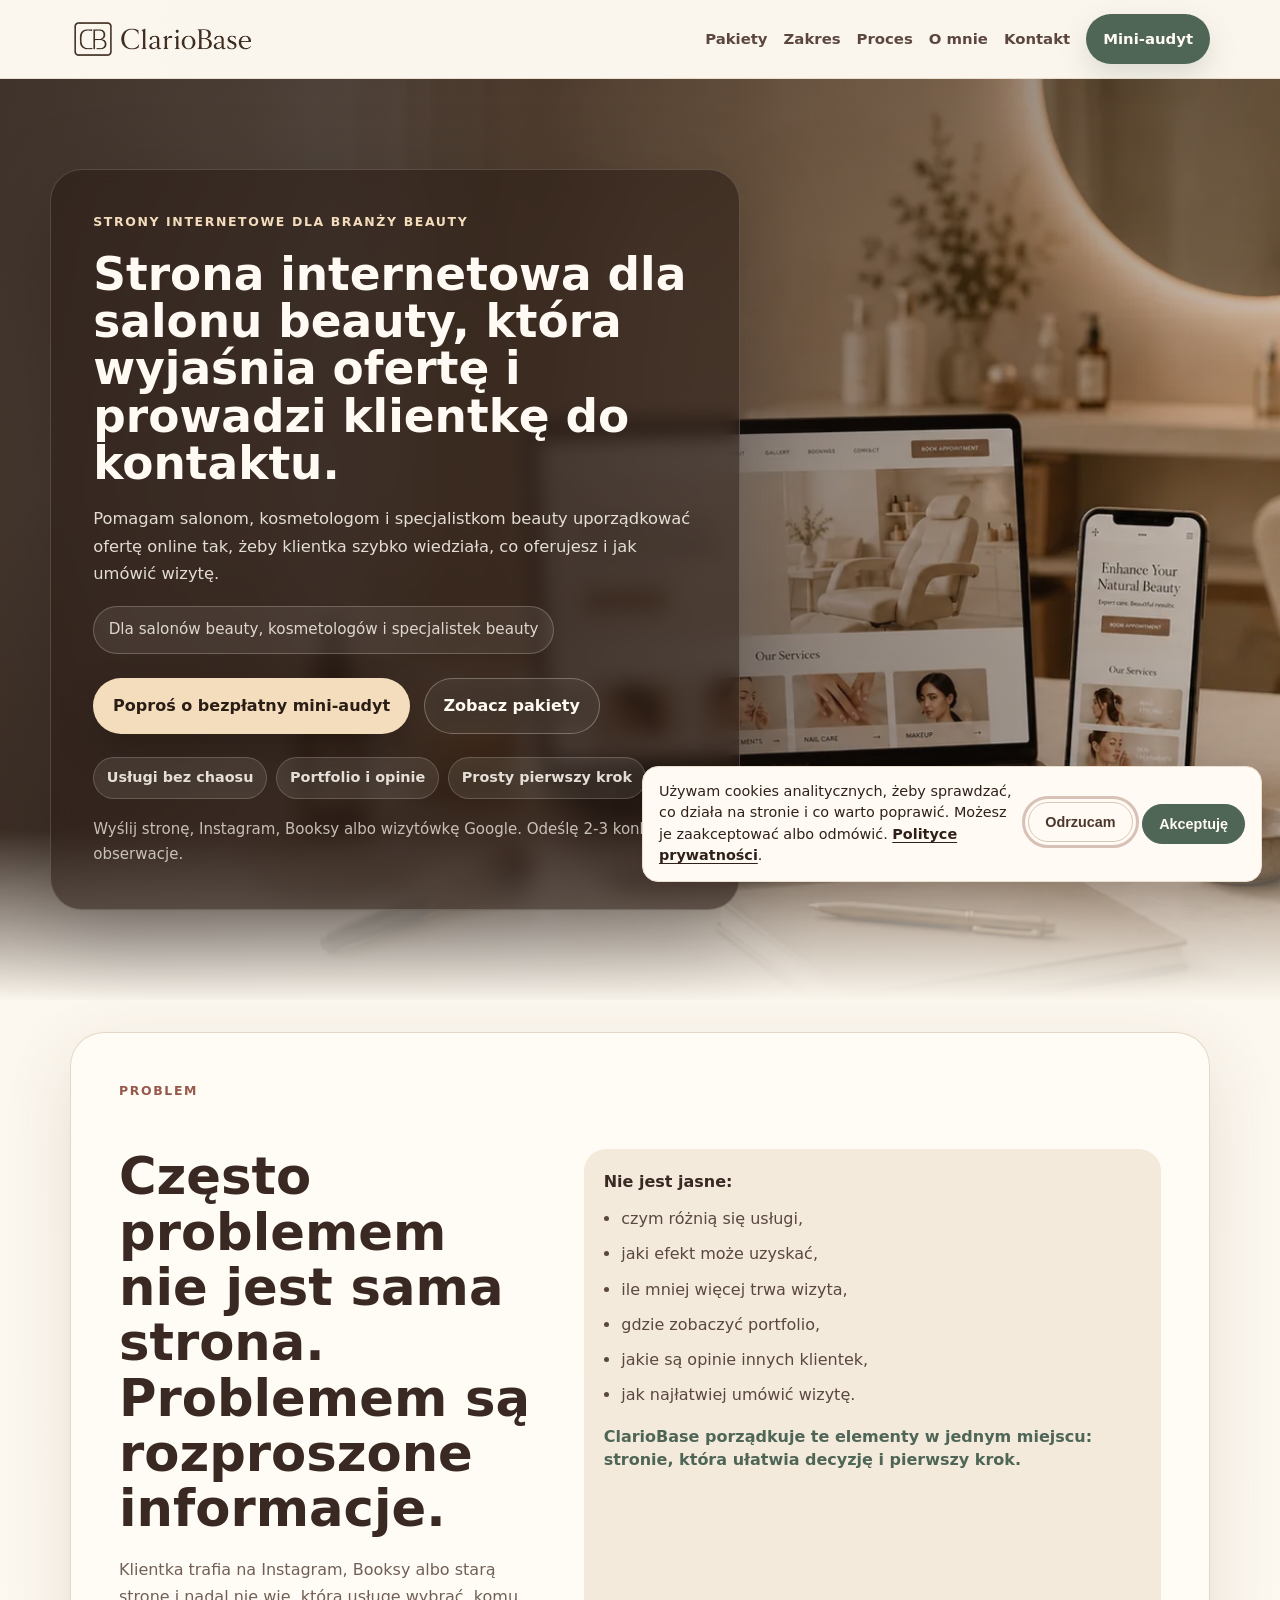
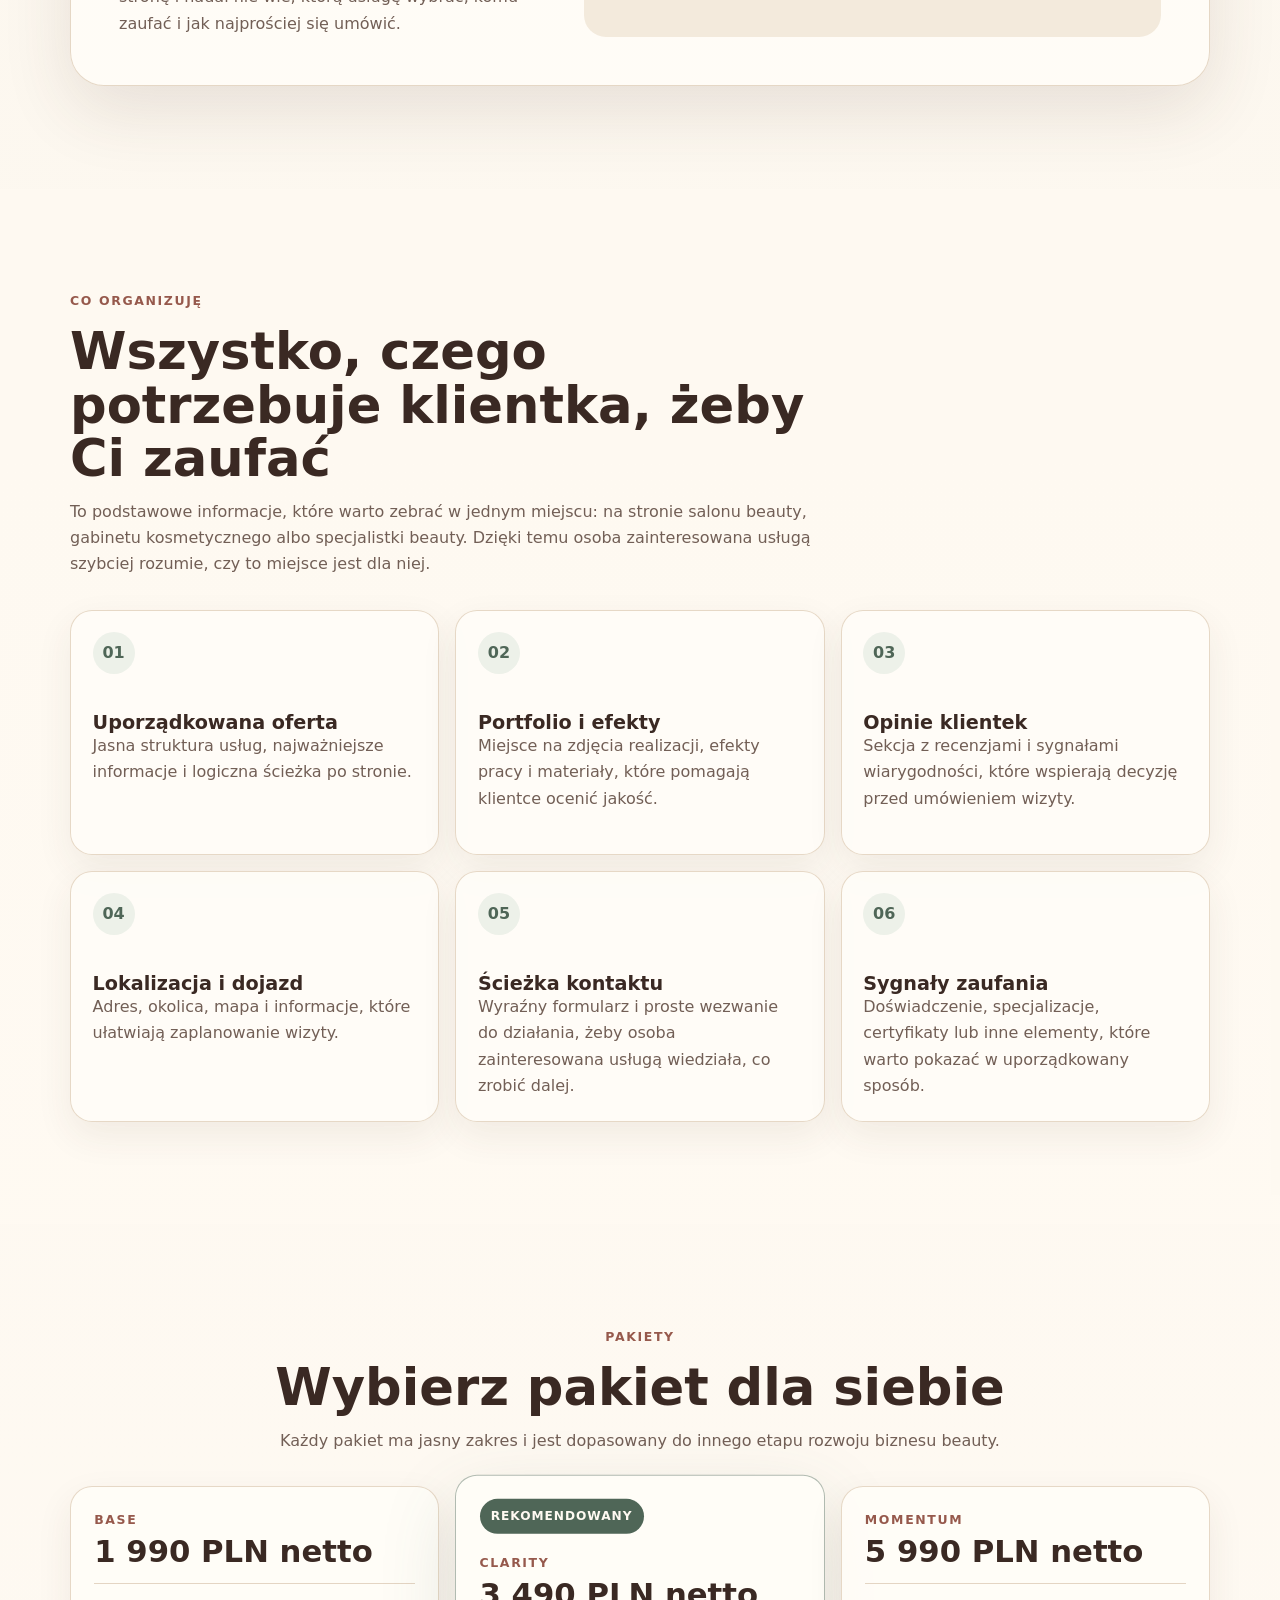
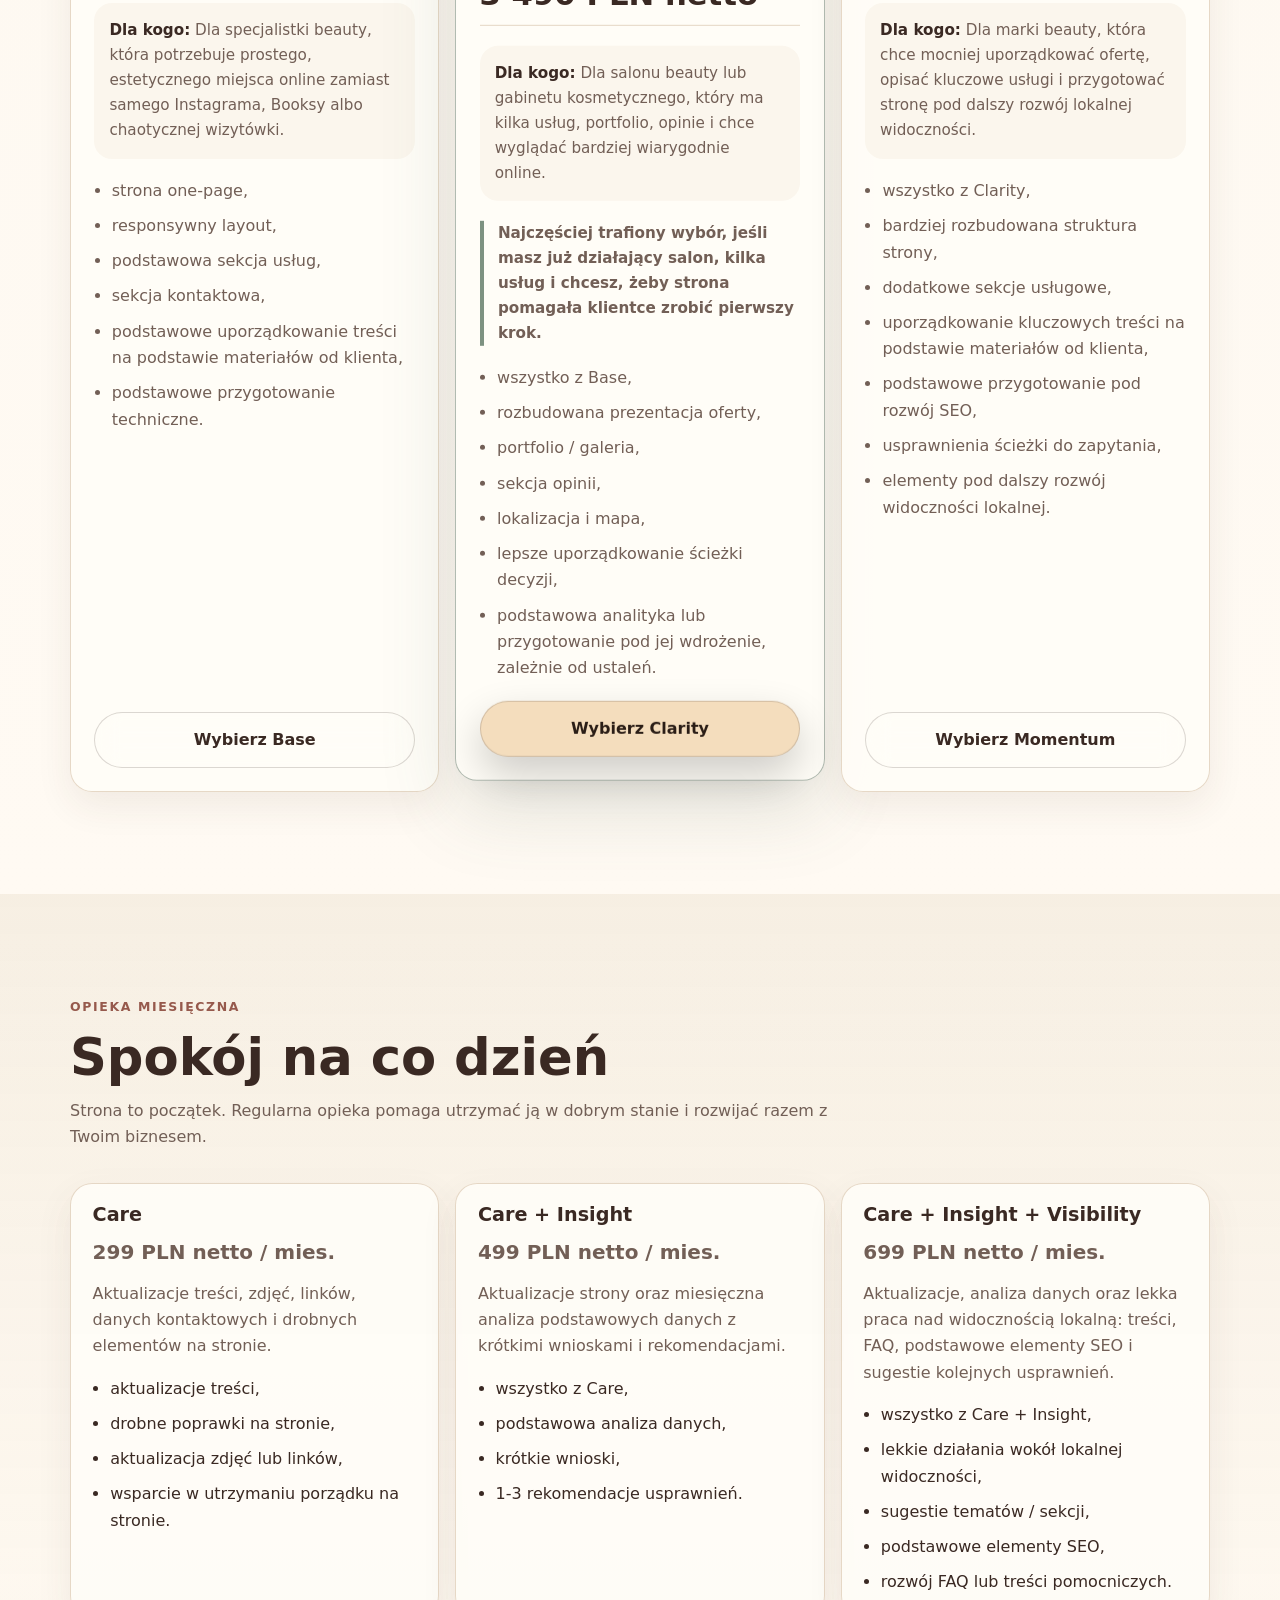
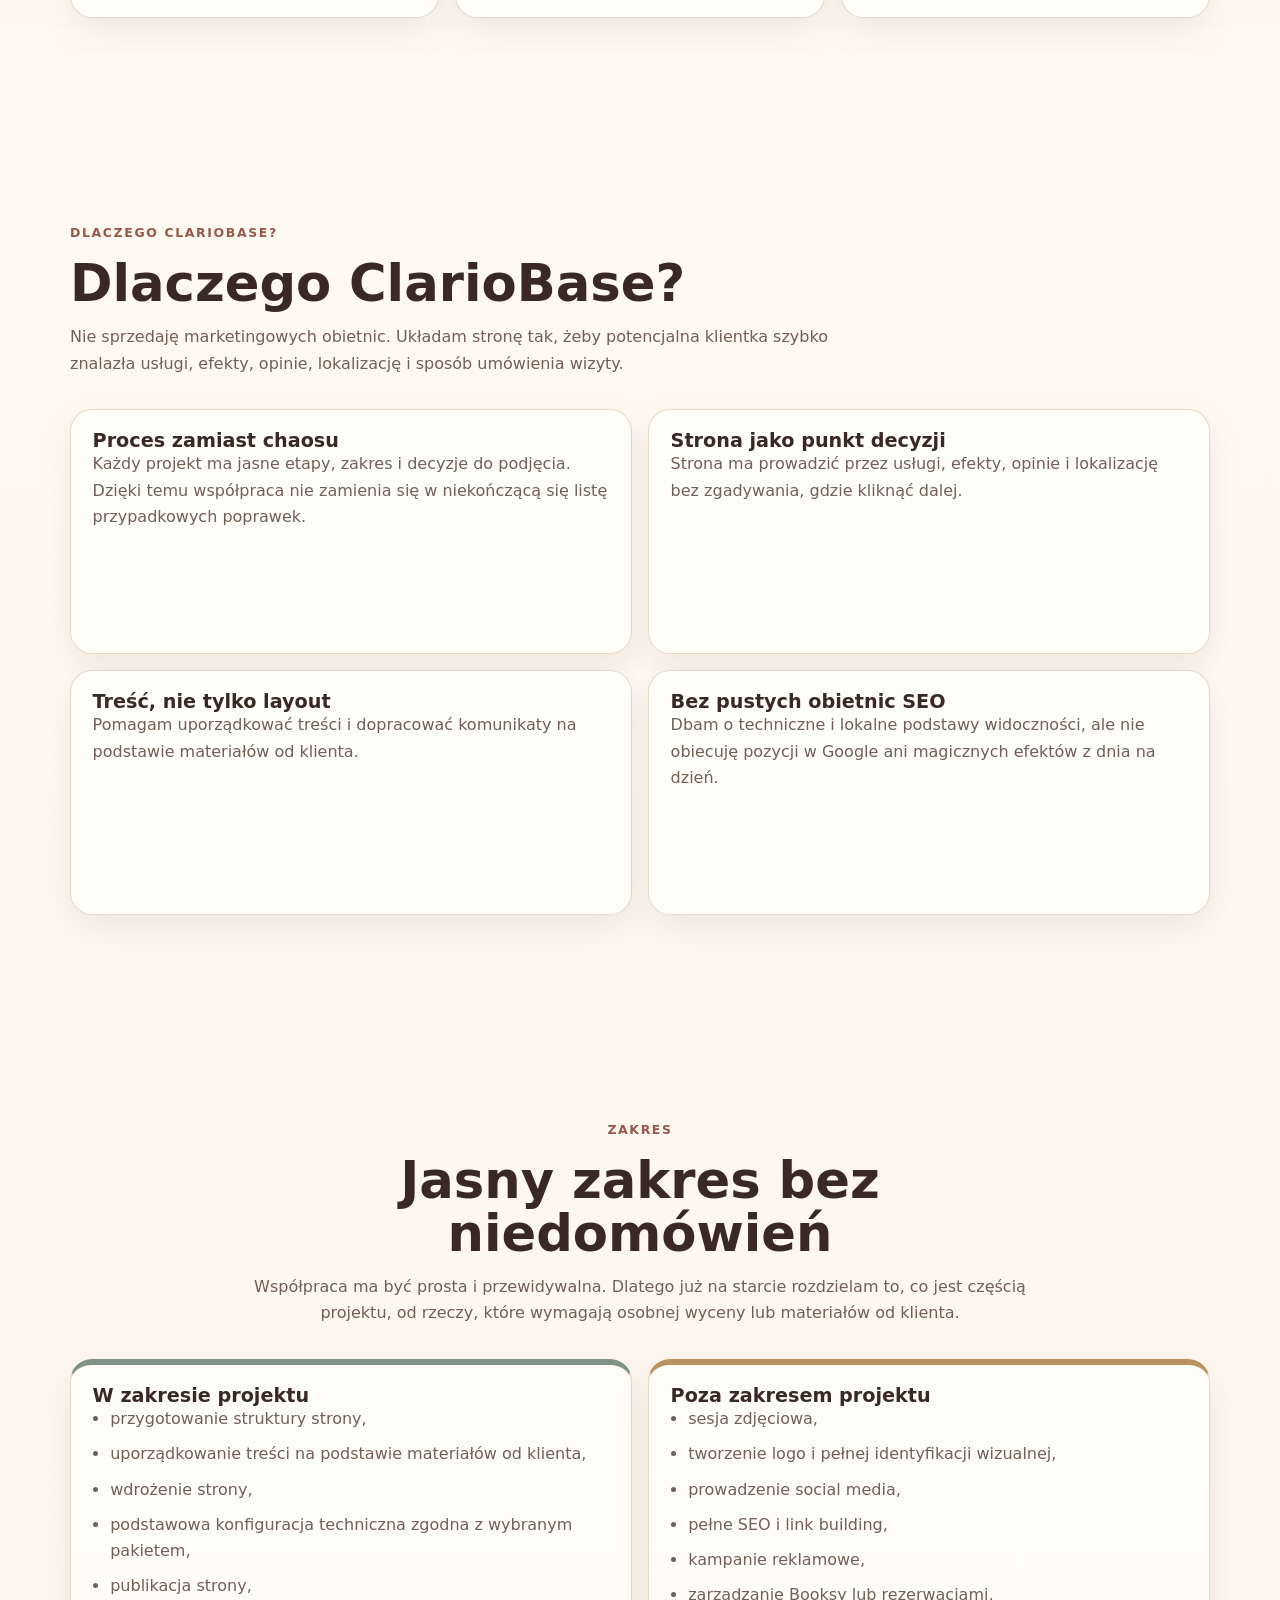
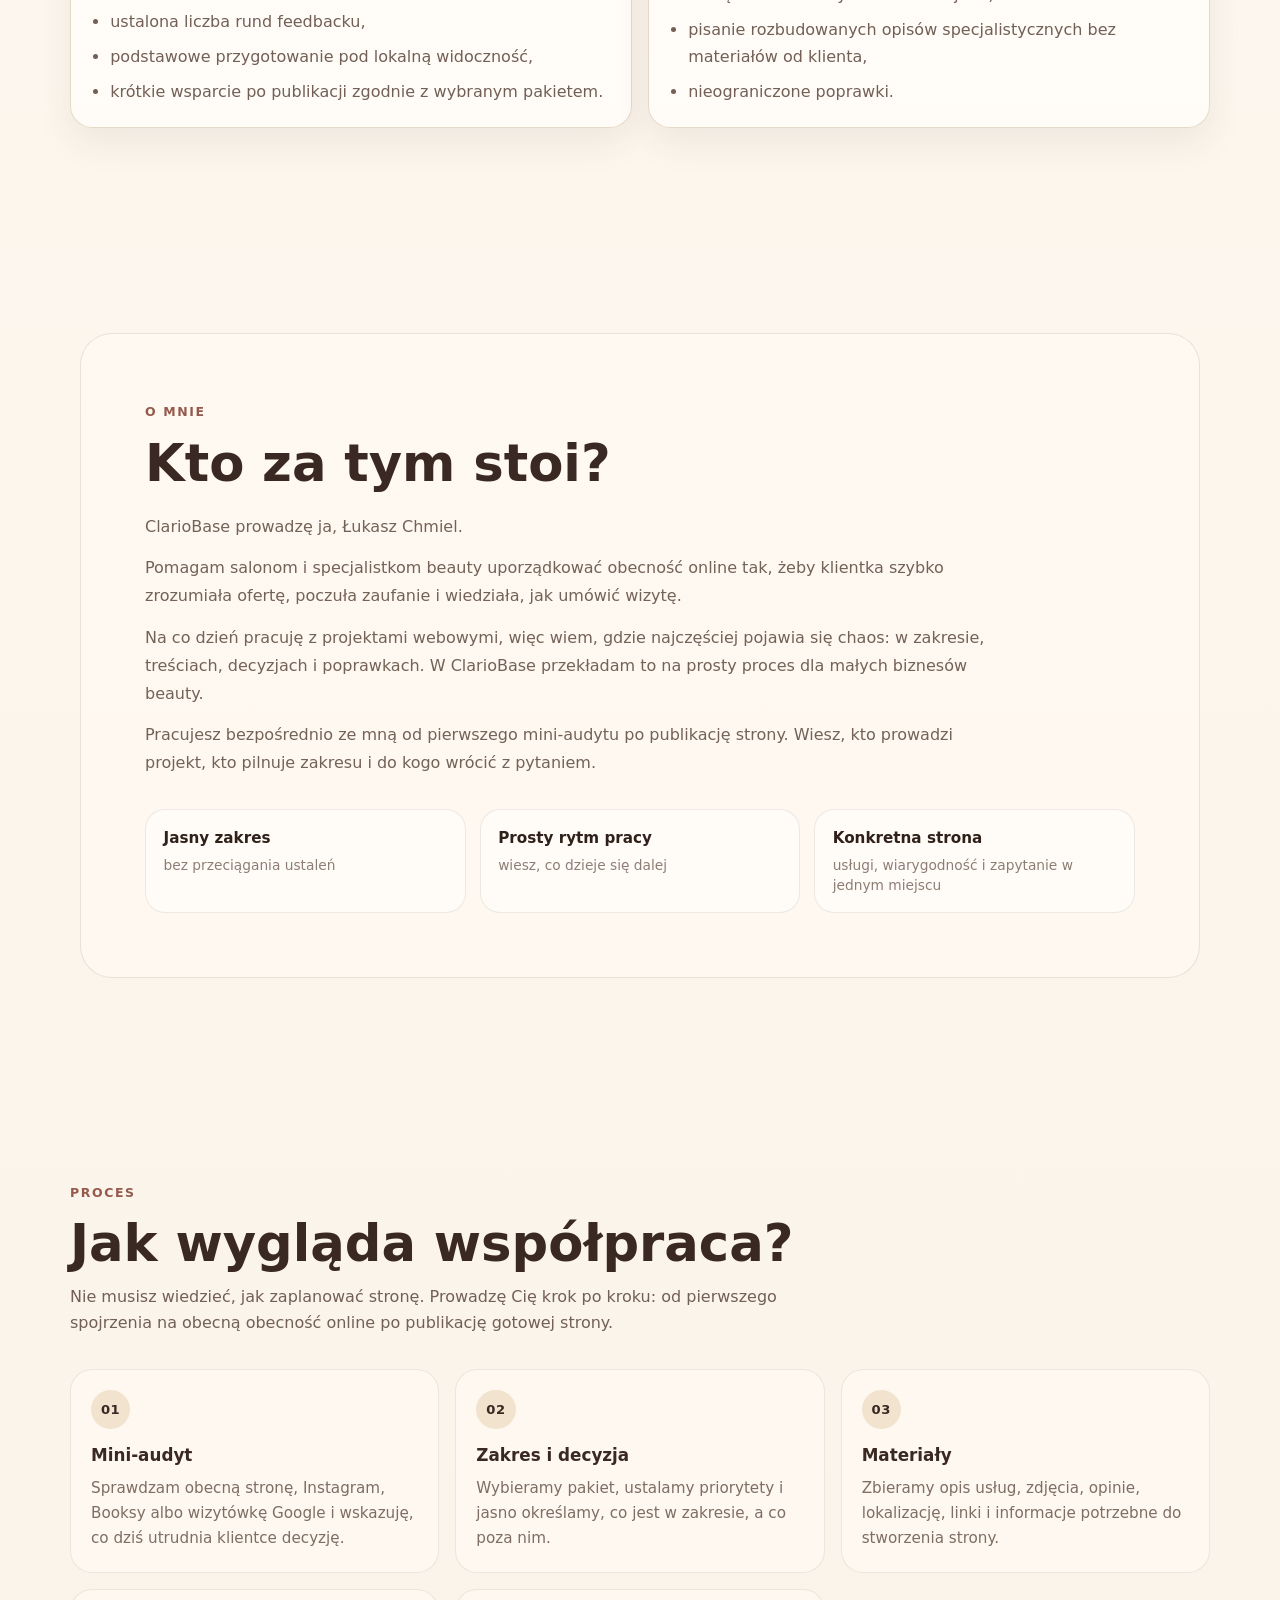
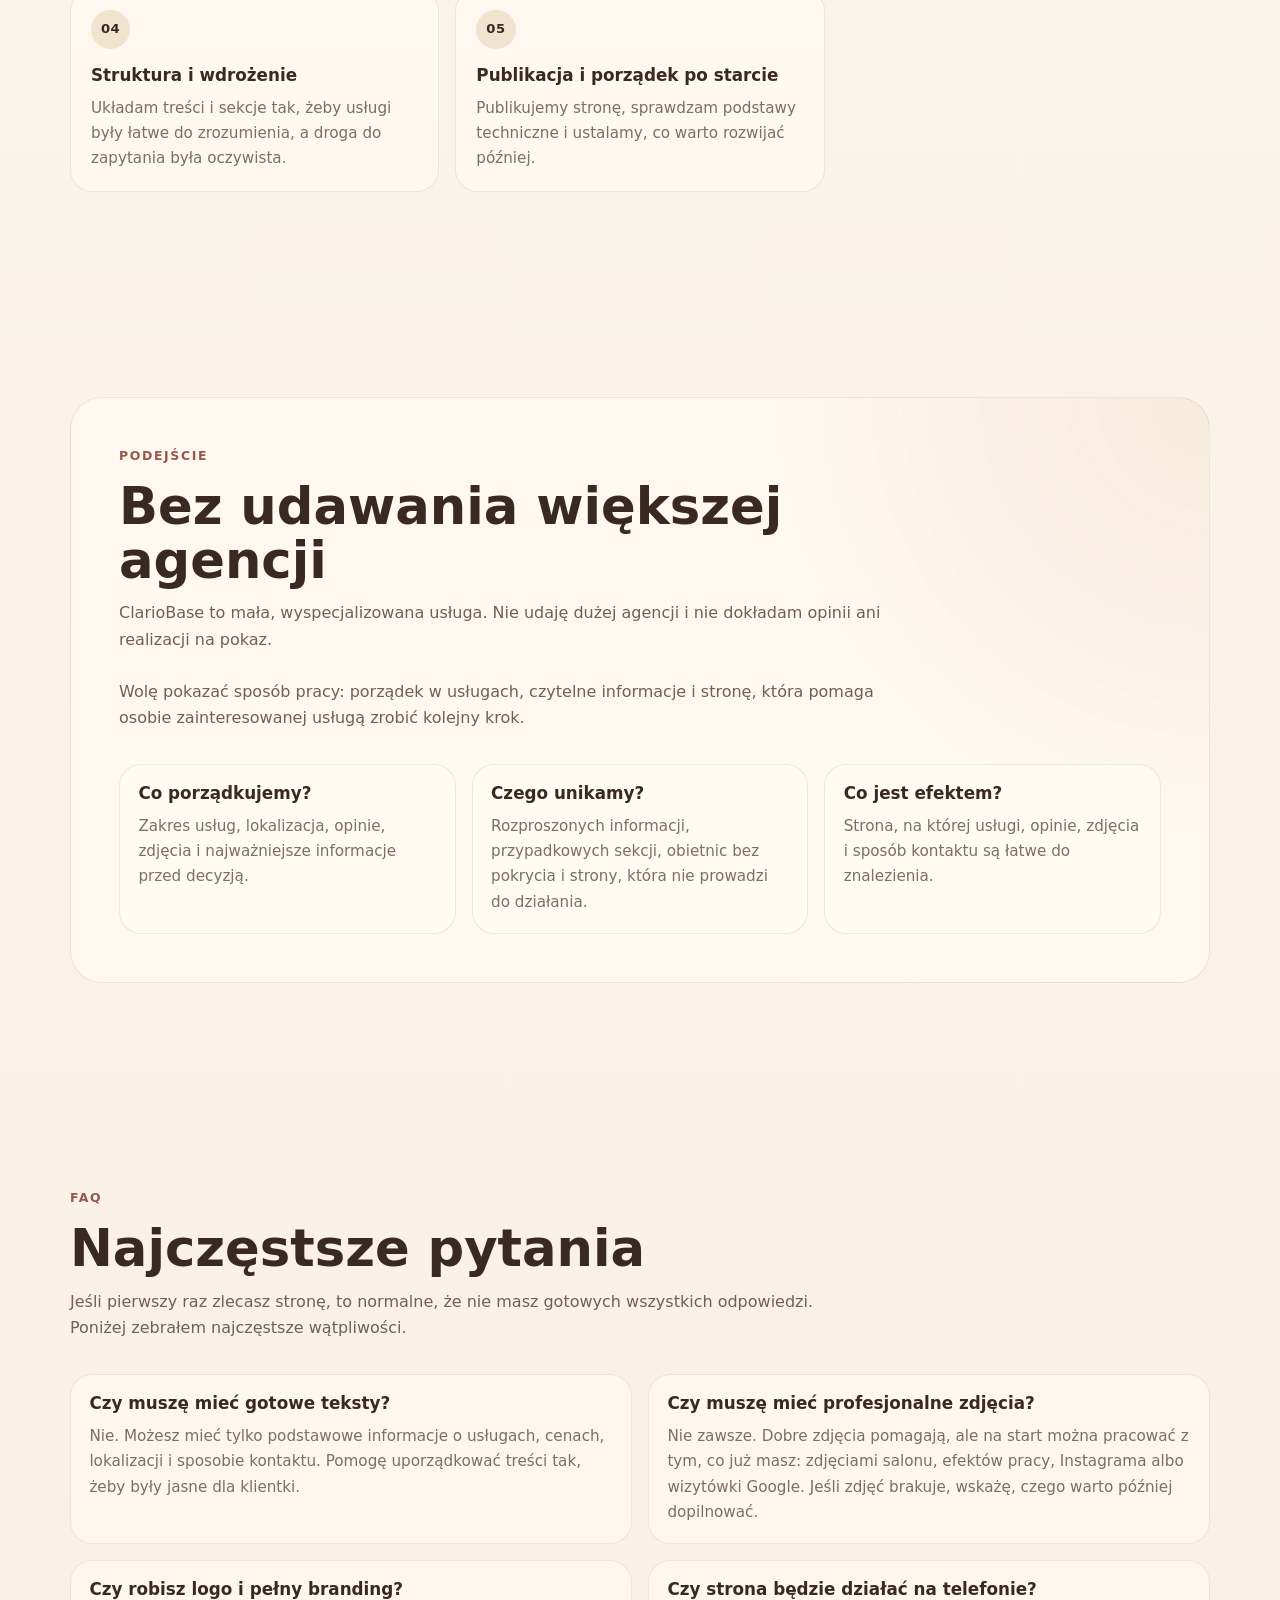
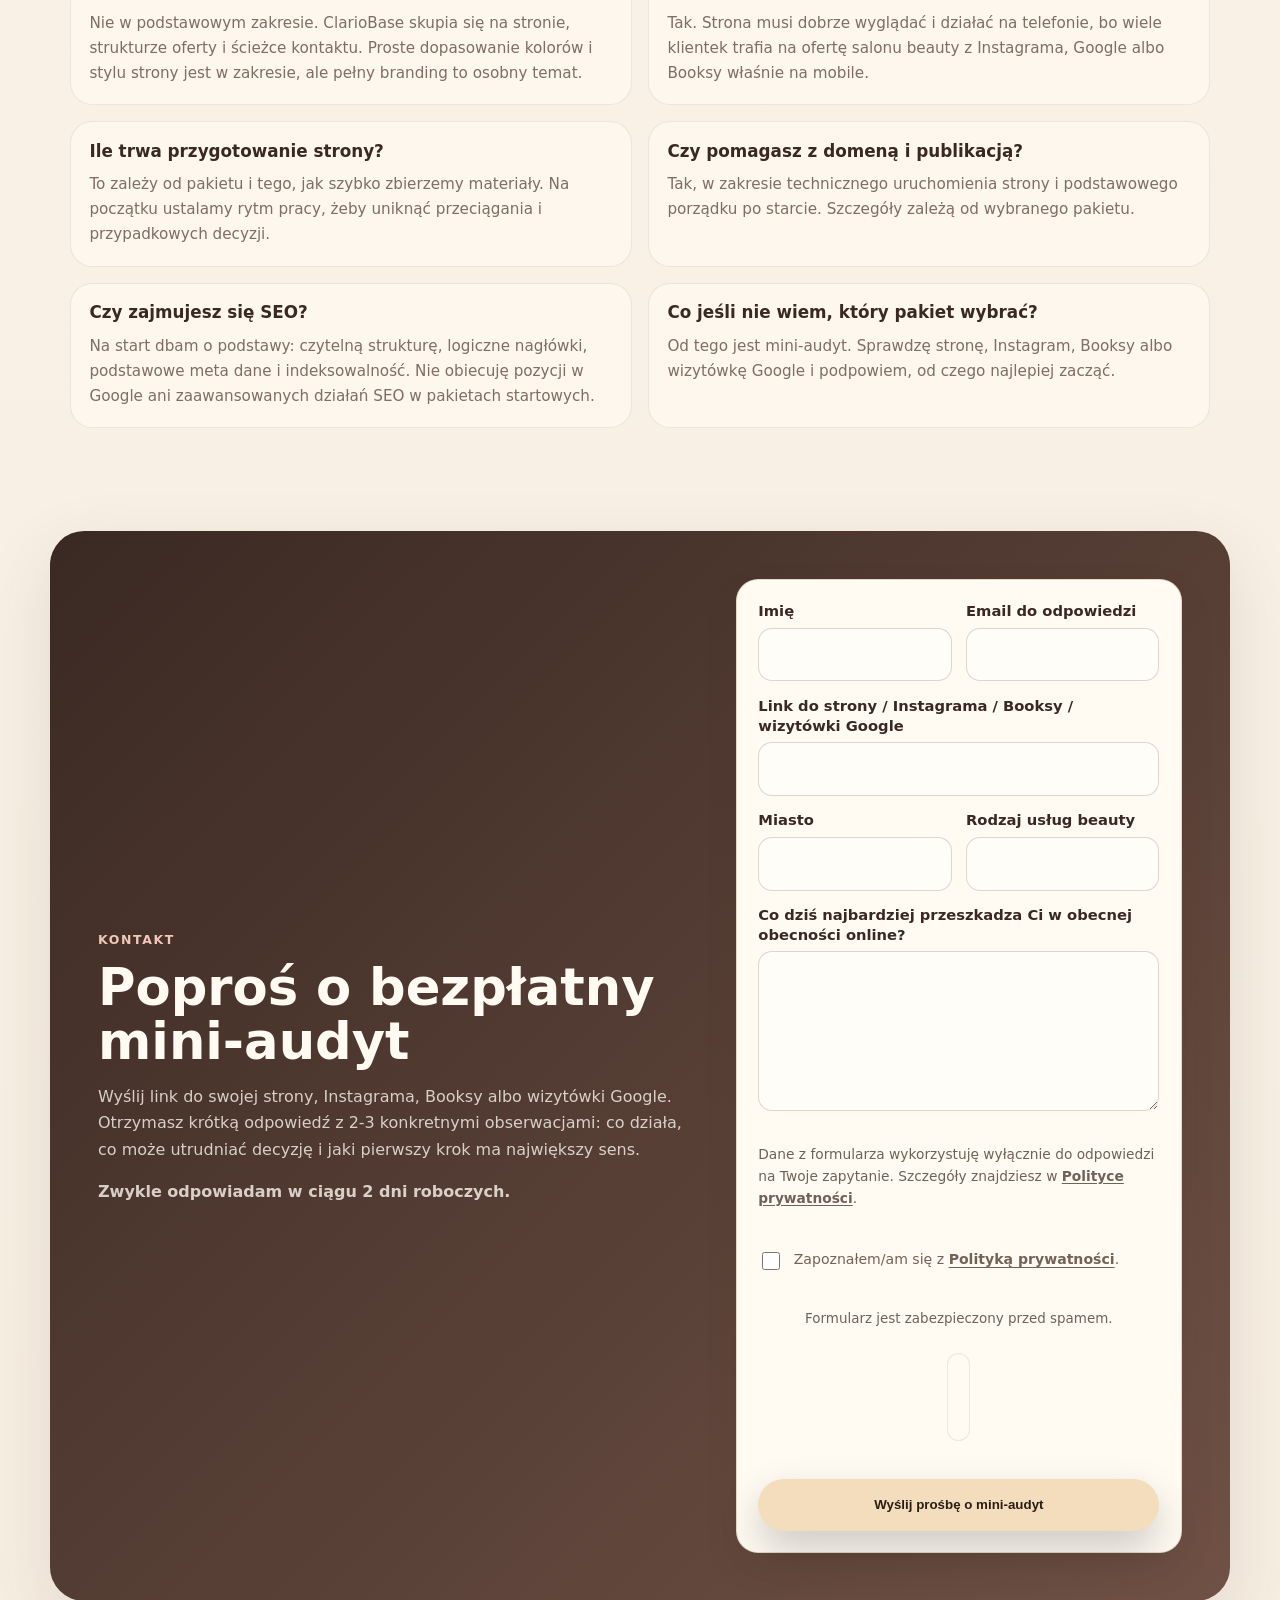
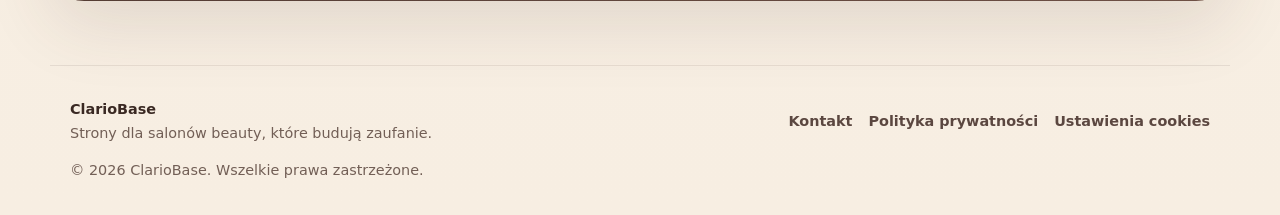
==== commit d92da111: "Improve form contrast and shrink header logo" ====
--- a/index.html
+++ b/index.html
@@ -143,7 +143,7 @@
       <nav class="nav" aria-label="Główna nawigacja">
         <a class="site-logo" href="index.html" aria-label="ClarioBase, strona główna">
           <img
-            src="assets/clariobase-logo-transparent.webp"
+            src="assets/clariobase-logo-370.webp"
             alt="ClarioBase"
             width="185"
             height="39"
--- a/styles.css
+++ b/styles.css
@@ -972,7 +972,7 @@
 .form-legal-note {
   max-width: 100%;
   margin: 1rem 0 .75rem;
-  color: rgba(76, 55, 44, .68);
+  color: #6f6258;
   font-size: .86rem;
   line-height: 1.6;
 }
@@ -983,6 +983,10 @@
   font-weight: 800;
   text-decoration: underline;
   text-underline-offset: .18em;
+}
+
+.form-legal-note a {
+  color: #6f6258;
 }
 
 .form-consent {
@@ -1036,7 +1040,7 @@
 
 .form-security-note {
   margin: 1.25rem 0 .55rem;
-  color: rgba(76, 55, 44, .58);
+  color: #6f6258;
   font-size: .84rem;
   line-height: 1.45;
   text-align: center;
